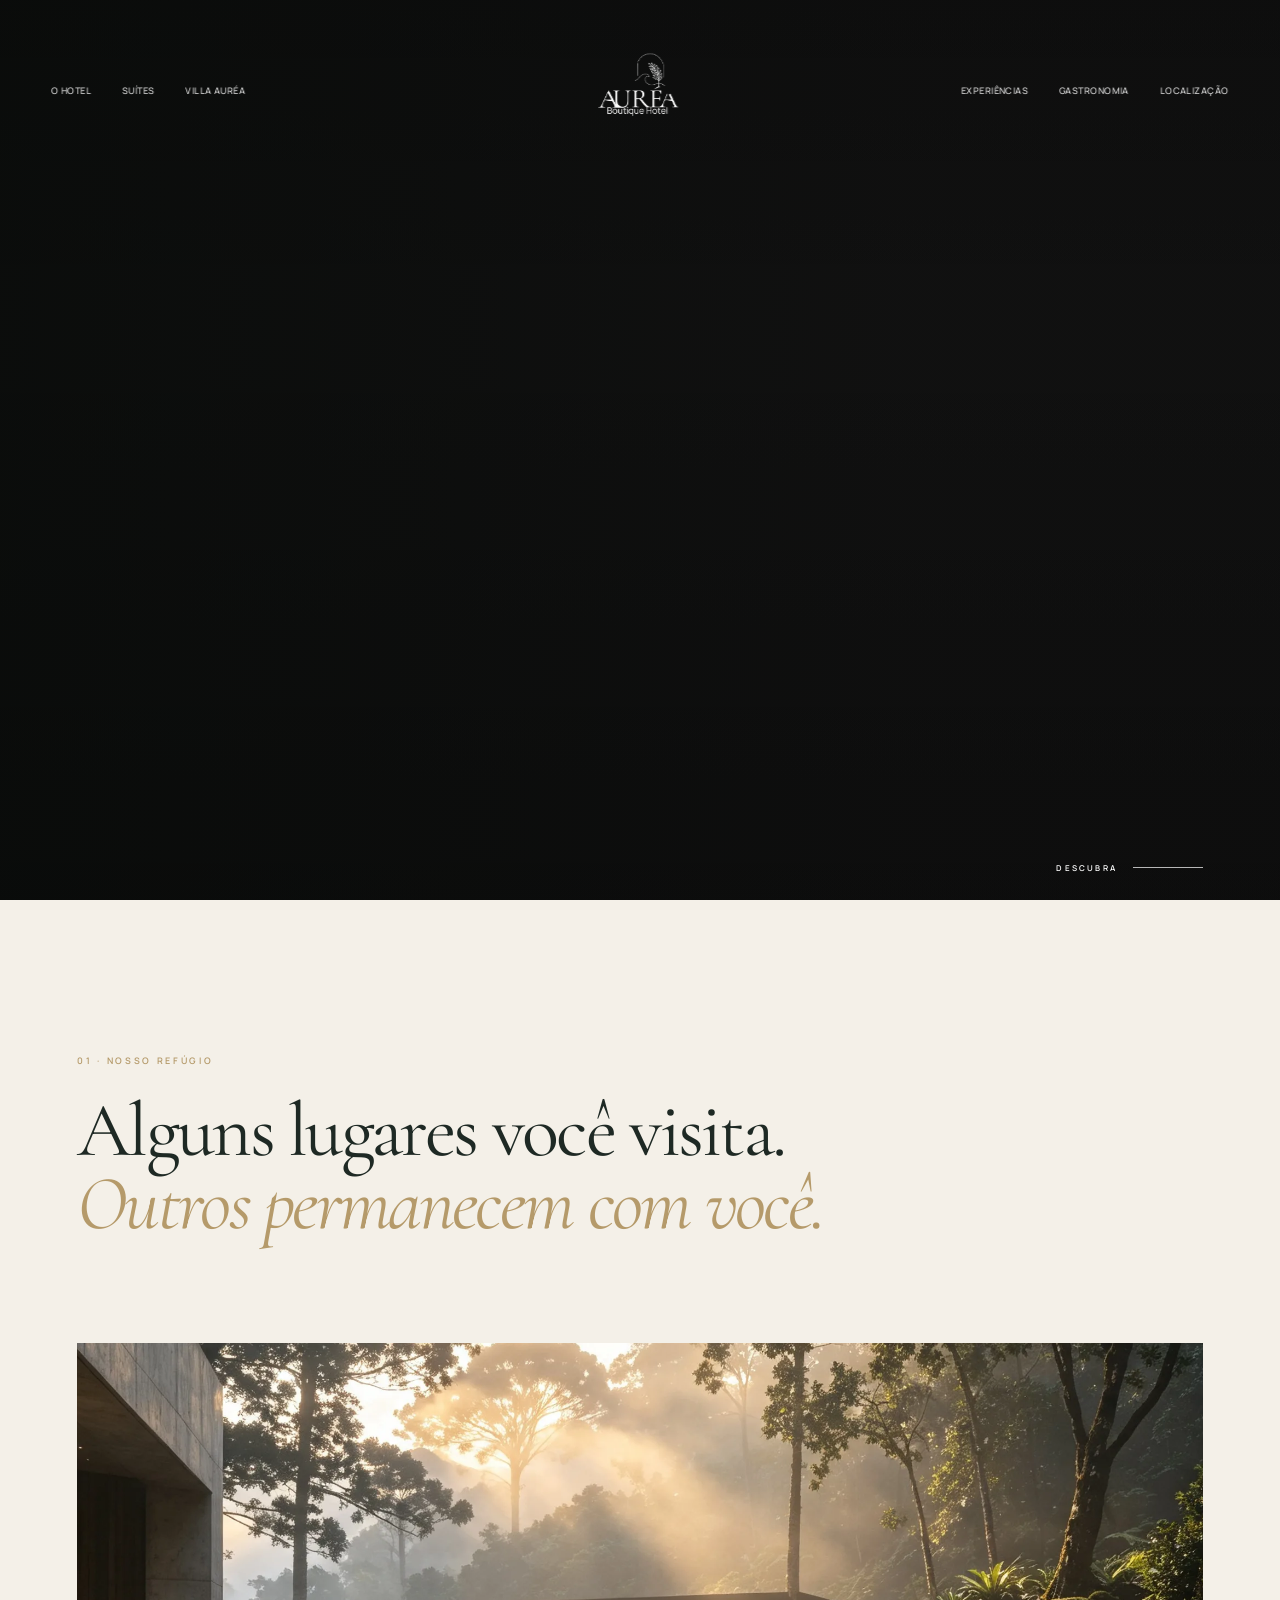
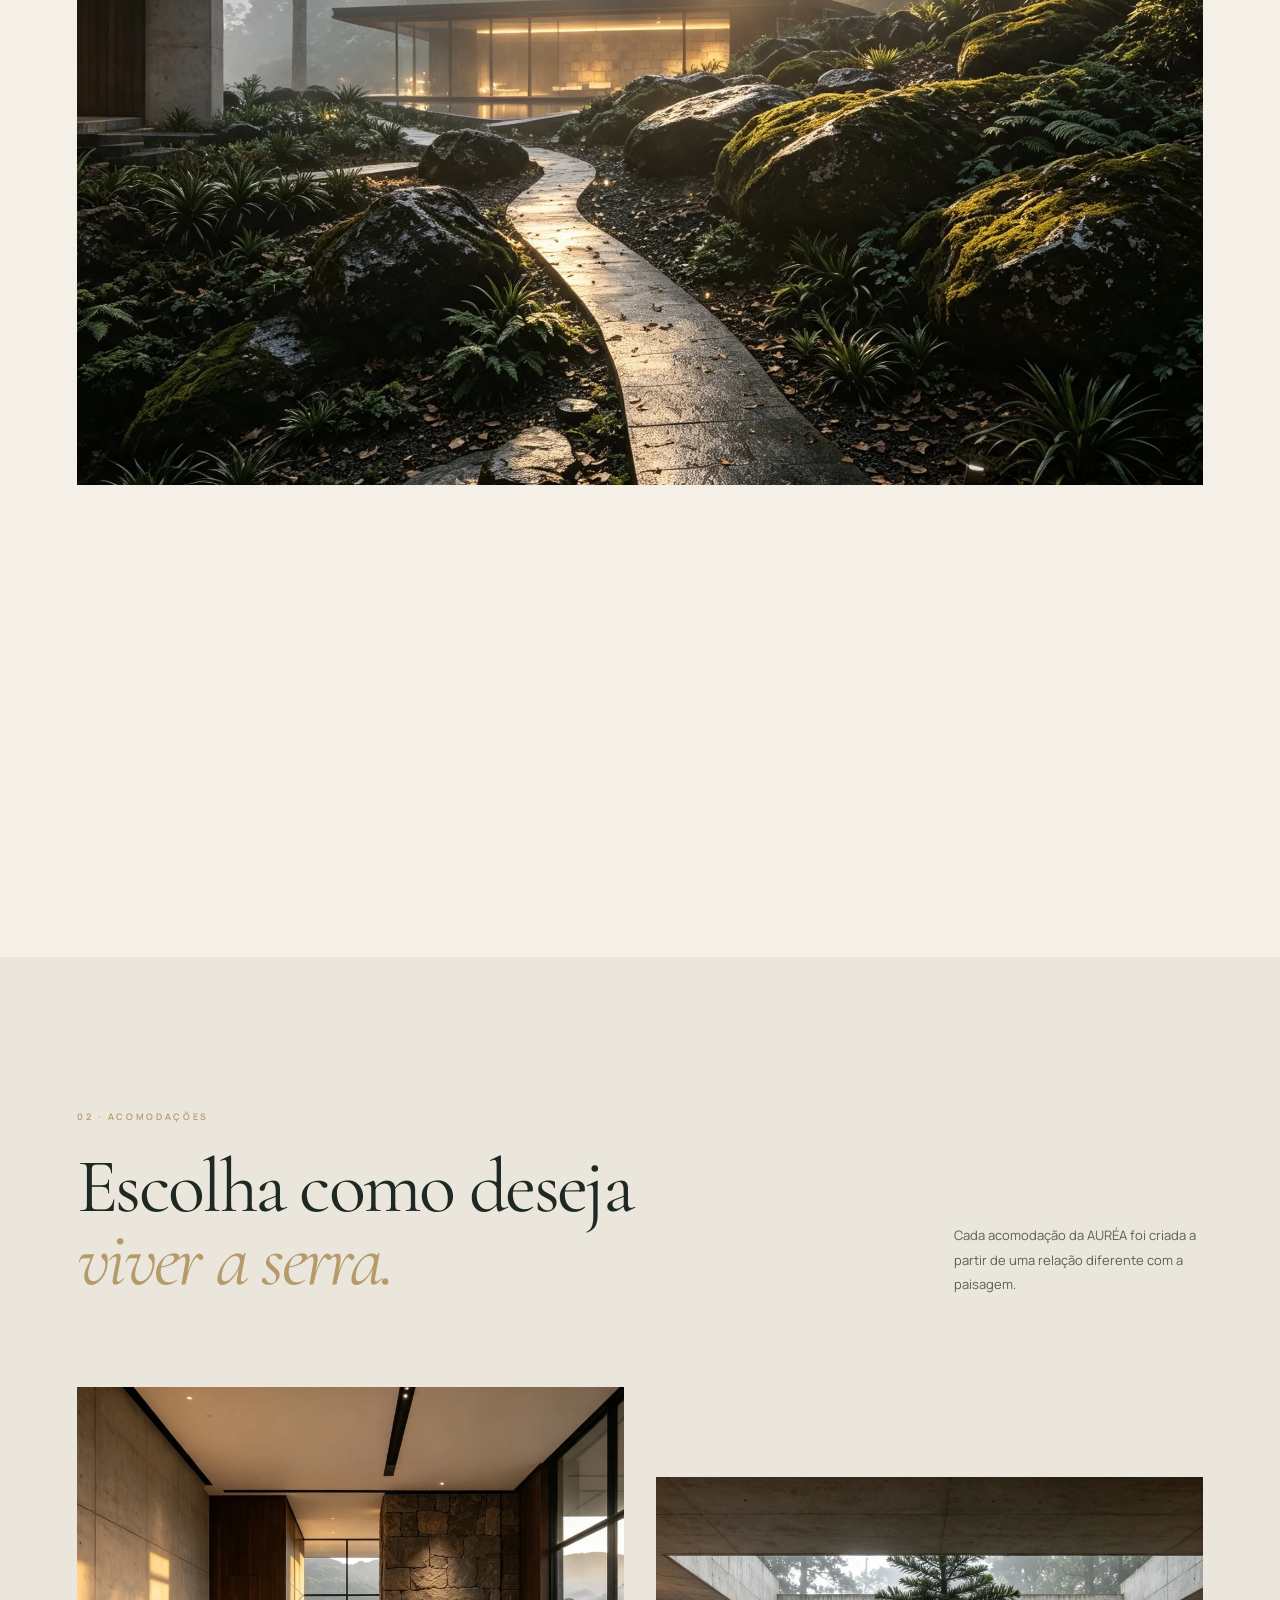
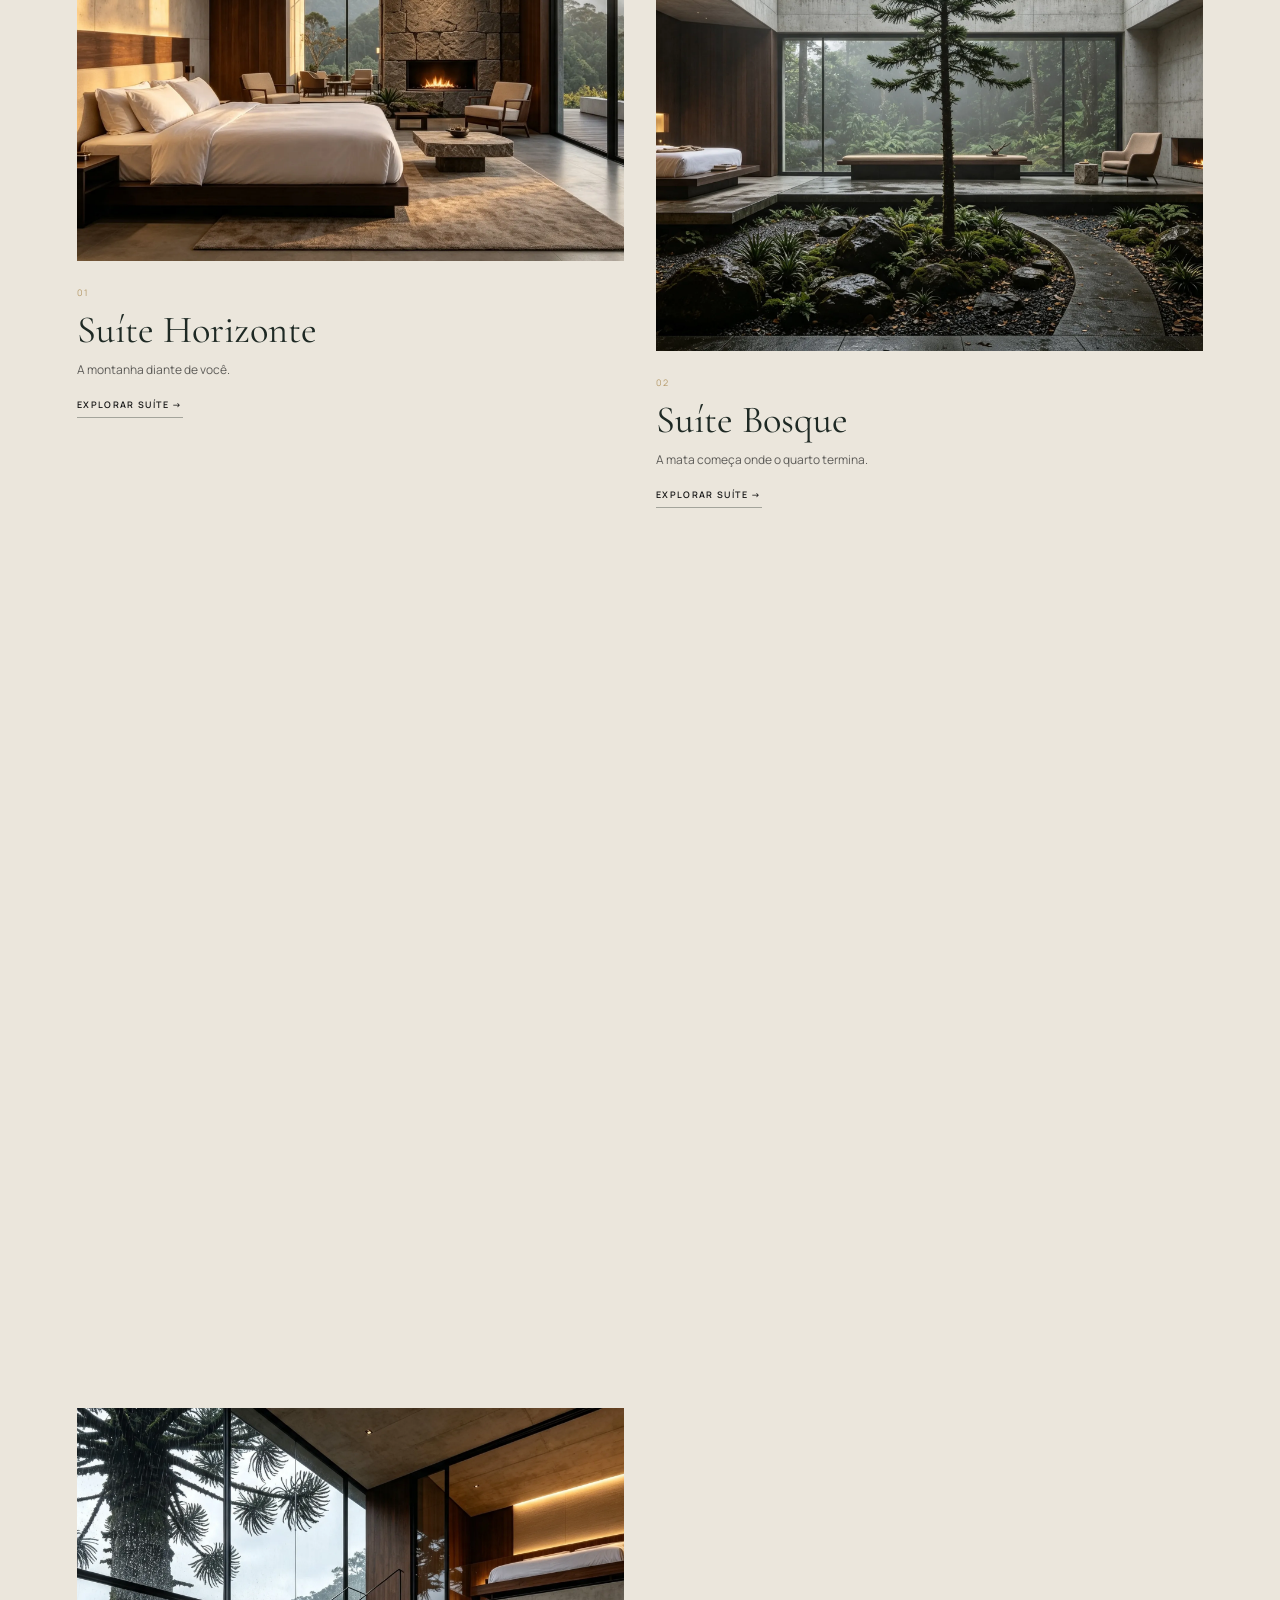
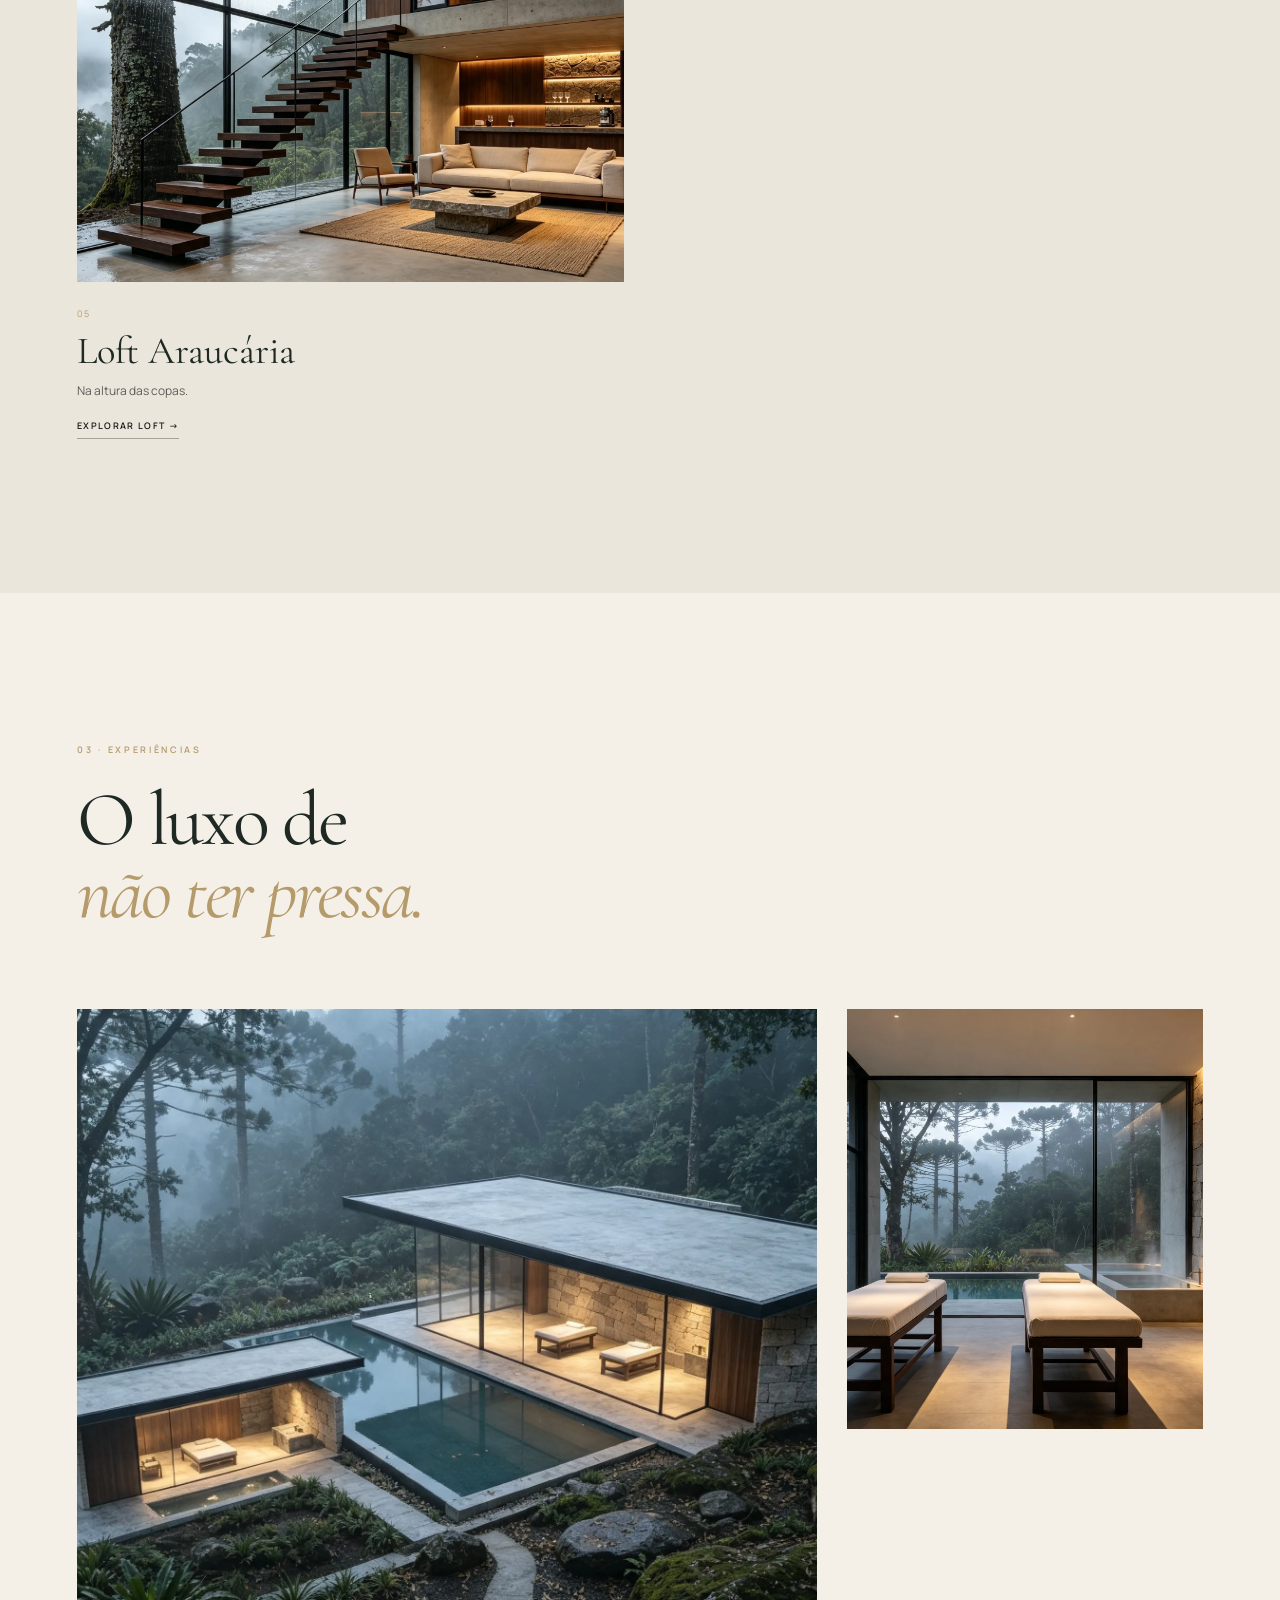
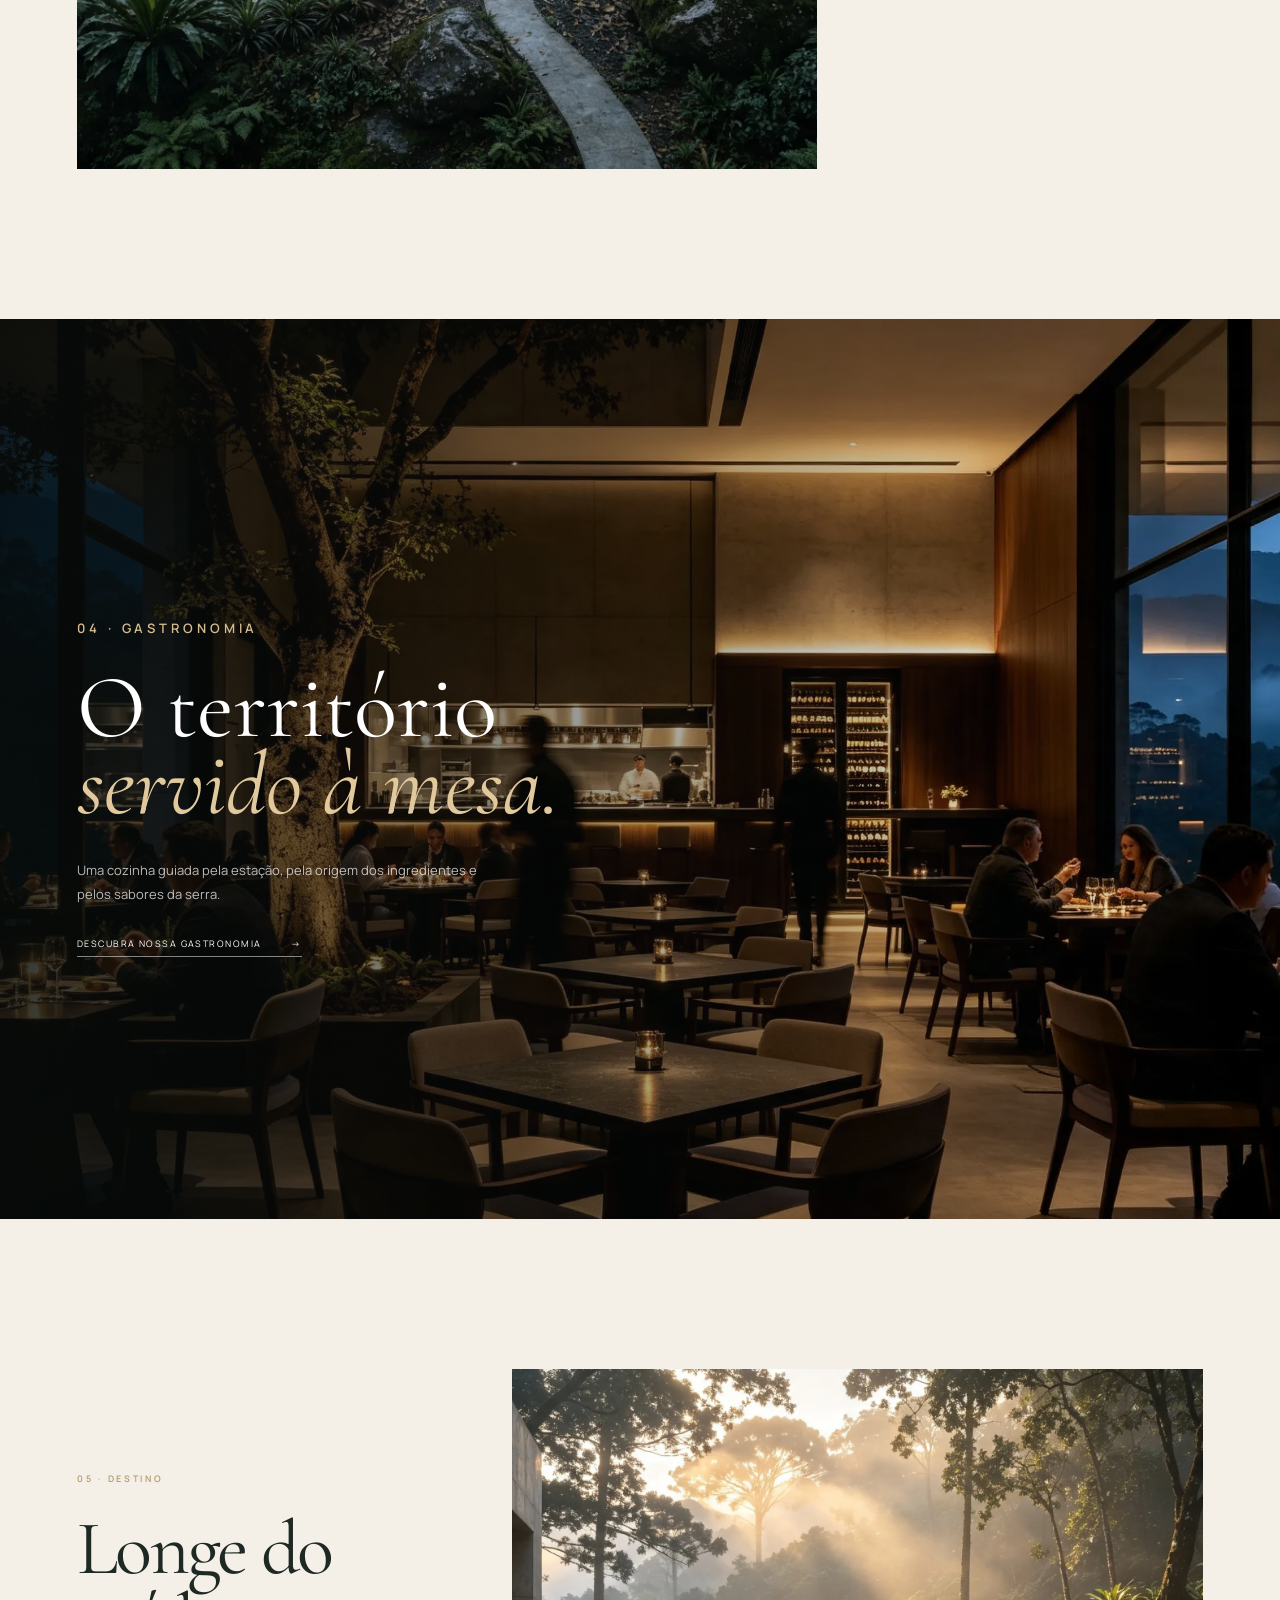
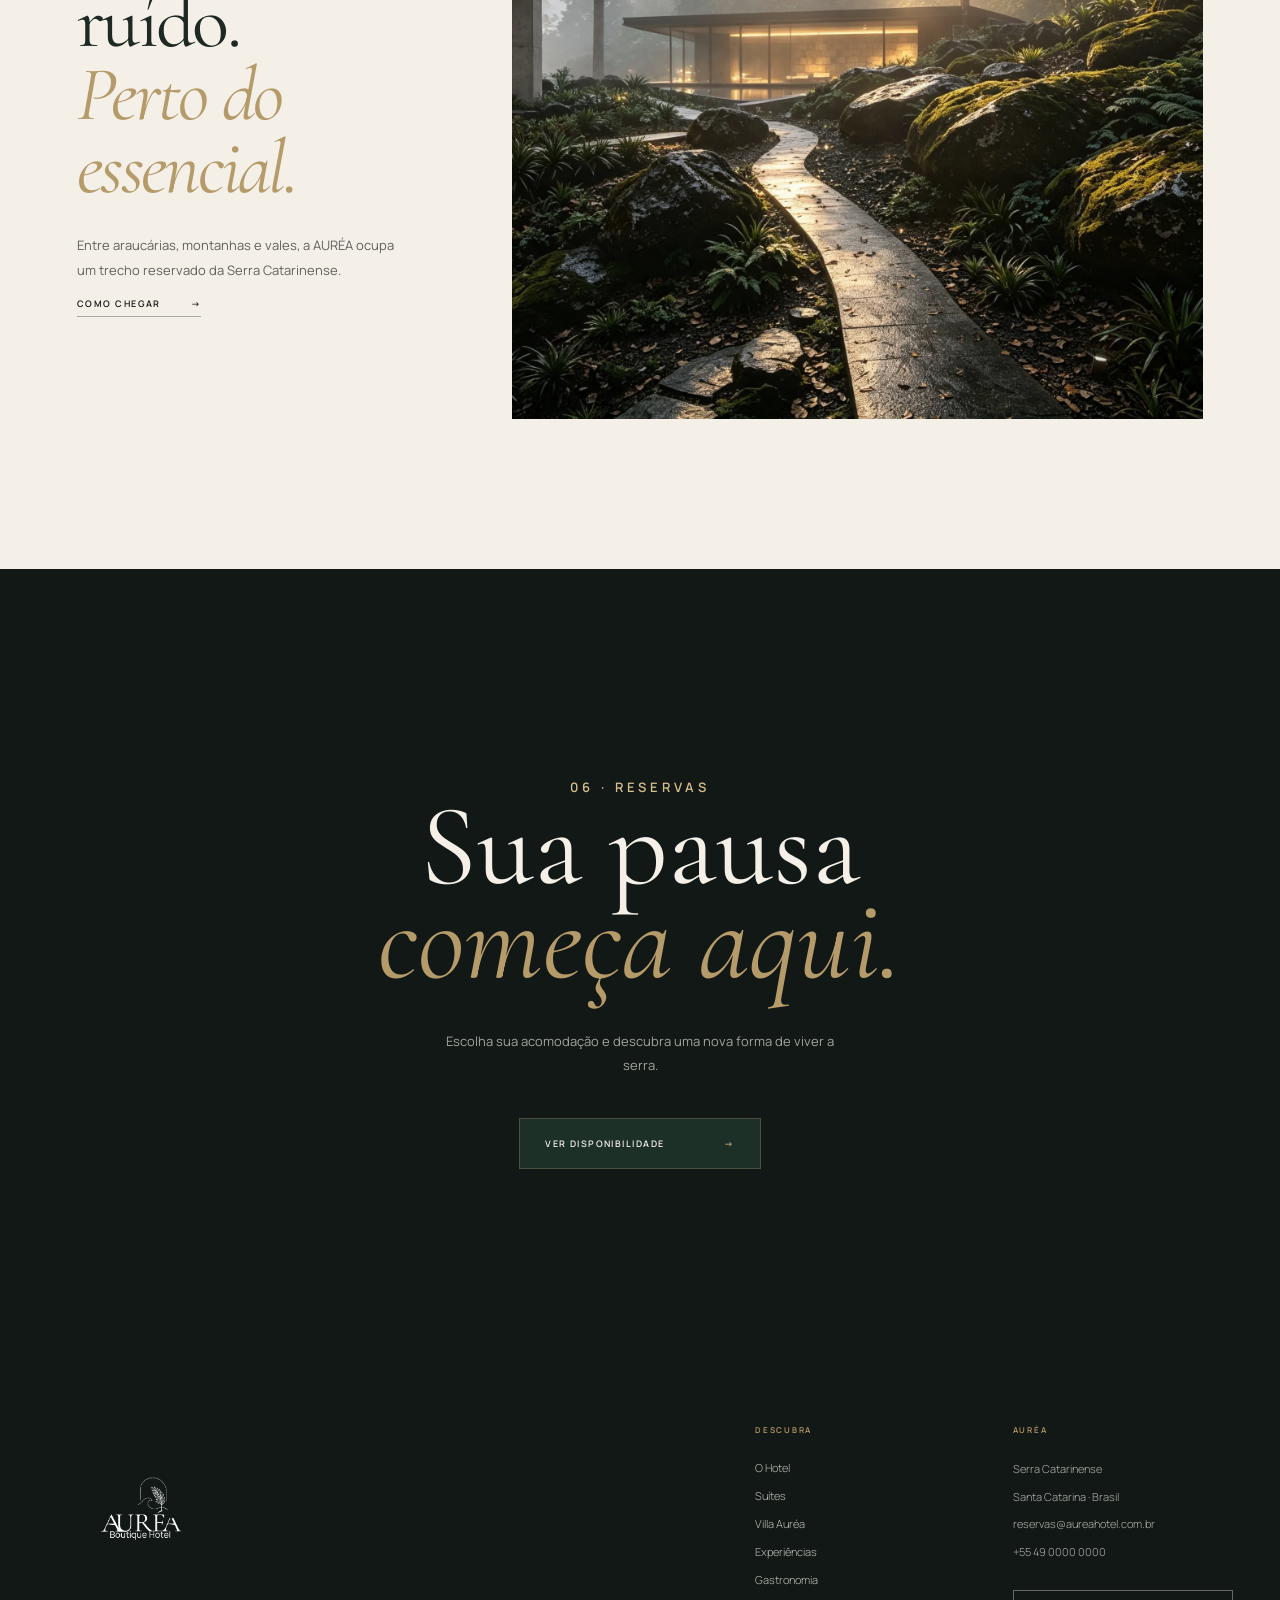
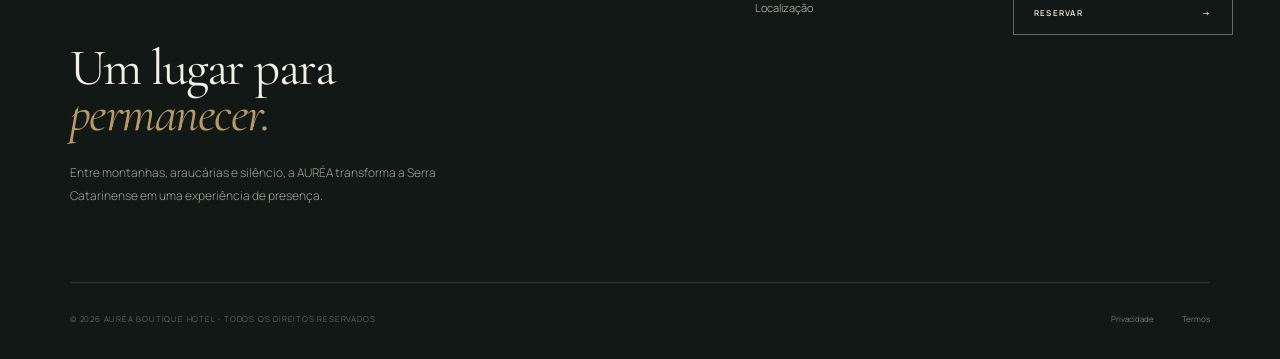
==== index.html @ 73537bba "Otimiza LCP do hero" ====
<!DOCTYPE html>
<html lang="pt-BR">

<head>

  <meta charset="UTF-8">

  <meta
    name="viewport"
    content="width=device-width, initial-scale=1.0"
  >

  <title>AURÉA Boutique Hotel | Serra Catarinense</title>

  <meta
    name="description"
    content="AURÉA Boutique Hotel — hospedagem, natureza e experiências na Serra Catarinense. Um refúgio pensado para desacelerar e viver a paisagem."
  >

  <meta
    name="robots"
    content="index, follow"
  >

  <meta
    name="theme-color"
    content="#17251f"
  >

  <link
    rel="icon"
    type="image/png"
    href="assets/favicon.png"
  >

  <!-- =====================================================
     OPEN GRAPH — COMPARTILHAMENTO
====================================================== -->

<meta
  property="og:title"
  content="AURÉA Boutique Hotel | Serra Catarinense"
>

<meta
  property="og:description"
  content="Hospedagem, natureza e experiências cuidadosamente pensadas para viver a Serra Catarinense."
>

<meta
  property="og:type"
  content="website"
>

<meta
  property="og:url"
  content="https://aurea-alpha-ten.vercel.app/"
>

<meta
  property="og:image"
  content="https://aurea-alpha-ten.vercel.app/assets/og-aurea.jpg"
>

<meta
  property="og:image:width"
  content="1200"
>

<meta
  property="og:image:height"
  content="630"
>

<meta
  property="og:image:alt"
  content="AURÉA Boutique Hotel na Serra Catarinense"
>

<meta
  property="og:site_name"
  content="AURÉA Boutique Hotel"
>

<!-- =====================================================
     X / TWITTER CARD
====================================================== -->

<meta
  property="twitter:card"
  content="summary_large_image"
>

<meta
  property="twitter:title"
  content="AURÉA Boutique Hotel | Serra Catarinense"
>

<meta
  property="twitter:description"
  content="Hospedagem, natureza e experiências cuidadosamente pensadas para viver a Serra Catarinense."
>

<meta
  property="twitter:image"
  content="https://aurea-alpha-ten.vercel.app/assets/og-aurea.jpg"
>

  <!-- =====================================================
       FONTES
  ====================================================== -->
  <!-- =====================================================
       FONTES
  ====================================================== -->

  <link
    rel="preconnect"
    href="https://fonts.googleapis.com"
  >

  <link
    rel="preconnect"
    href="https://fonts.gstatic.com"
    crossorigin
  >

  <link
    href="https://fonts.googleapis.com/css2?family=Cormorant+Garamond:ital,wght@0,400;0,500;0,600;1,400&family=Manrope:wght@300;400;500;600&display=swap"
    rel="stylesheet"
  >


  <!-- =====================================================
       CSS DA HOME
  ====================================================== -->

  <link
    rel="stylesheet"
    href="style.css"
  >


  <!-- =====================================================
       COMPONENTES GLOBAIS
  ====================================================== -->

  <link
    rel="stylesheet"
    href="header.css"
  >

  <link
    rel="stylesheet"
    href="footer.css"
  >

  <link
    rel="stylesheet"
    href="animations.css"
  >


  <!-- =====================================================
       JAVASCRIPT
  ====================================================== -->

  <script
    defer
    src="script.js"
  ></script>

  <script
    defer
    src="animations.js"
  ></script>

</head>


<body>


  <!-- =====================================================
     HEADER
===================================================== -->

<header class="site-header header-light">


  <!-- MENU ESQUERDO DESKTOP -->

  <nav class="site-nav site-nav-left">

    <a href="hotel.html">
      O Hotel
    </a>

    <a href="suites.html">
      Suítes
    </a>

    <a href="villa.html">
      Villa Auréa
    </a>

  </nav>


  <!-- LOGO -->

  <a
    href="index.html"
    class="site-logo"
    aria-label="AURÉA Boutique Hotel"
  >

    <img
      src="assets/logo-aurea.png"
      alt="AURÉA Boutique Hotel"
    >

  </a>


  <!-- MENU DIREITO DESKTOP -->

  <nav class="site-nav site-nav-right">

    <a href="experiencias.html">
      Experiências
    </a>

    <a href="gastronomia.html">
      Gastronomia
    </a>

    <a href="localizacao.html">
      Localização
    </a>

  </nav>


  <!-- =================================================
       BOTÃO MOBILE
  ================================================== -->

  <button
    class="mobile-menu-toggle"
    type="button"
    aria-label="Abrir menu"
    aria-expanded="false"
    aria-controls="mobile-menu"
  >

    <span></span>
    <span></span>

  </button>


  <!-- =================================================
       MENU MOBILE
  ================================================== -->

  <div
    class="mobile-menu"
    id="mobile-menu"
  >


    <nav class="mobile-menu-nav">

      <a href="hotel.html">
        O Hotel
      </a>

      <a href="suites.html">
        Suítes
      </a>

      <a href="villa.html">
        Villa Auréa
      </a>

      <a href="experiencias.html">
        Experiências
      </a>

      <a href="gastronomia.html">
        Gastronomia
      </a>

      <a href="localizacao.html">
        Localização
      </a>

    </nav>


    <div class="mobile-menu-footer">

      <a
        href="reservas.html"
        class="mobile-menu-reserve"
      >

        <span>
          Reservar estadia
        </span>

        <span>
          →
        </span>

      </a>

    </div>


  </div>


</header>



  <main>


    <!-- =====================================================
         HERO
    ====================================================== -->

    <section
      class="hero"
      id="inicio"
    >


      <!-- VÍDEO -->

      <video
        class="hero-video"
        autoplay
        muted
        playsinline
        preload="auto"
      >

        <source
          src="assets/aurea-entrada.mp4"
          type="video/mp4"
        >

      </video>


      <!-- OVERLAY -->

      <div class="hero-overlay"></div>


      <!-- CONTEÚDO -->

      <div class="hero-content hero-reveal">


        <p class="hero-eyebrow">
          SERRA CATARINENSE · BRASIL
        </p>


        <h1 class="hero-title">

          Uma pausa que você

          <em>
            vai querer prolongar.
          </em>

        </h1>


        <p class="hero-description">

          Hospedagem, natureza e experiências
          cuidadosamente pensadas para transformar
          sua estadia em uma memória.

        </p>


        <a
          href="reservas.html"
          class="main-button motion-button"
        >

          <span>
            Reservar minha estadia
          </span>

          <span class="arrow">
            →
          </span>

        </a>


      </div>


      <!-- INDICADOR -->

      <div class="discover">

        <span>
          Descubra
        </span>

        <span class="discover-line"></span>

      </div>


    </section>



    <!-- =====================================================
         O HOTEL
    ====================================================== -->

    <section
      class="hotel-section"
      id="hotel"
    >


      <div class="container">


        <!-- CABEÇALHO -->

        <div class="section-header reveal">


          <p class="section-number">
            01 · NOSSO REFÚGIO
          </p>


          <h2>

            Alguns lugares você visita.

            <em>
              Outros permanecem com você.
            </em>

          </h2>


        </div>


        <!-- IMAGEM -->

        <div class="hotel-landscape reveal">

          <img
            src="assets/caminho-ate-o-hotel.webp"
            alt="Caminho até o AURÉA Boutique Hotel"
          >

        </div>


        <!-- DESCRIÇÃO -->

        <div class="hotel-description reveal reveal-delay-1">


          <div class="hotel-statement">

            <p>
              Um refúgio criado para
              desacelerar o tempo.
            </p>

          </div>


          <div class="hotel-copy">

            <p>

              Cercada pela natureza da Serra Catarinense,
              a AURÉA nasceu para quem entende que luxo
              também pode significar silêncio, tempo e
              espaço para simplesmente estar.

            </p>


            <p>

              Arquitetura, paisagem e hospitalidade se
              encontram em uma experiência cuidadosamente
              pensada para transformar cada estadia em algo
              que permanece.

            </p>


            <a
              href="suites.html"
              class="editorial-link motion-link"
            >

              Descubra as acomodações

              <span>
                →
              </span>

            </a>


          </div>


        </div>


      </div>


    </section>



    <!-- =====================================================
         SUÍTES
    ====================================================== -->

    <section
      class="suites-section"
      id="suites"
    >


      <div class="container">


        <!-- HEADING -->

        <div class="suites-heading reveal">


          <div>

            <p class="section-number">
              02 · ACOMODAÇÕES
            </p>


            <h2>
              Escolha como deseja
              <em>viver a serra.</em>
            </h2>

          </div>


          <p class="suites-intro">

            Cada acomodação da AURÉA foi criada a partir
            de uma relação diferente com a paisagem.

          </p>


        </div>



        <!-- GRID -->

        <div class="suites-grid">


          <!-- =================================================
               HORIZONTE
          ================================================== -->

          <article
            class="suite-card suite-large reveal"
          >


            <div class="suite-image">

              <img
                src="assets/suite-horizonte.webp"
                alt="Suíte Horizonte"
              >

            </div>


            <div class="suite-info">


              <div>

                <span class="suite-number">
                  01
                </span>

                <h3>
                  Suíte Horizonte
                </h3>

              </div>


              <p>
                A montanha diante de você.
              </p>


              <a
                href="suites.html"
                class="motion-link"
              >
                Explorar suíte
                <span>→</span>
              </a>


            </div>


          </article>



          <!-- =================================================
               BOSQUE
          ================================================== -->

          <article
            class="suite-card reveal reveal-delay-1"
          >


            <div class="suite-image">

              <img
                src="assets/suite-bosque.webp"
                alt="Suíte Bosque"
              >

            </div>


            <div class="suite-info">


              <div>

                <span class="suite-number">
                  02
                </span>

                <h3>
                  Suíte Bosque
                </h3>

              </div>


              <p>
                A mata começa onde o quarto termina.
              </p>


              <a
                href="suites.html"
                class="motion-link"
              >
                Explorar suíte
                <span>→</span>
              </a>


            </div>


          </article>



          <!-- =================================================
               PEDRA
          ================================================== -->

          <article
            class="suite-card reveal reveal-delay-2"
          >


            <div class="suite-image">

              <img
                src="assets/suite-pedra.webp"
                alt="Suíte Pedra"
              >

            </div>


            <div class="suite-info">


              <div>

                <span class="suite-number">
                  03
                </span>

                <h3>
                  Suíte Pedra
                </h3>

              </div>


              <p>
                Pedra, água e silêncio.
              </p>


              <a
                href="suites.html"
                class="motion-link"
              >
                Explorar suíte
                <span>→</span>
              </a>


            </div>


          </article>



          <!-- =================================================
               BRUMA
          ================================================== -->

          <article
            class="suite-card reveal reveal-delay-1"
          >


            <div class="suite-image">

              <img
                src="assets/suite-bruma.webp"
                alt="Suíte Bruma"
              >

            </div>


            <div class="suite-info">


              <div>

                <span class="suite-number">
                  04
                </span>

                <h3>
                  Suíte Bruma
                </h3>

              </div>


              <p>
                Acima do vale, entre as nuvens.
              </p>


              <a
                href="suites.html"
                class="motion-link"
              >
                Explorar suíte
                <span>→</span>
              </a>


            </div>


          </article>



          <!-- =================================================
               ARAUCÁRIA
          ================================================== -->

          <article
            class="suite-card reveal reveal-delay-2"
          >


            <div class="suite-image">

              <img
                src="assets/loft-araucaria.webp"
                alt="Loft Araucária"
              >

            </div>


            <div class="suite-info">


              <div>

                <span class="suite-number">
                  05
                </span>

                <h3>
                  Loft Araucária
                </h3>

              </div>


              <p>
                Na altura das copas.
              </p>


              <a
                href="suites.html"
                class="motion-link"
              >
                Explorar loft
                <span>→</span>
              </a>


            </div>


          </article>


        </div>


      </div>


    </section>



    <!-- =====================================================
         EXPERIÊNCIAS
    ====================================================== -->

    <section
      class="experiences-section"
      id="experiencias"
    >


      <div class="container">


        <!-- HEADING -->

        <div class="experiences-heading reveal">


          <p class="section-number">
            03 · EXPERIÊNCIAS
          </p>


          <h2>

            O luxo de

            <em>
              não ter pressa.
            </em>

          </h2>


        </div>



        <!-- LAYOUT -->

        <div class="experience-layout">


          <!-- IMAGEM PRINCIPAL -->

          <div class="experience-main reveal">

            <img
              src="assets/spa-em-angulo-maior.webp"
              alt="Spa do AURÉA Boutique Hotel"
            >

          </div>


          <!-- LATERAL -->

          <div class="experience-side">


            <div
              class="experience-side-image reveal reveal-delay-1"
            >

              <img
                src="assets/spa-do-hotel.webp"
                alt="Área de spa"
              >

            </div>


            <div
              class="experience-copy reveal reveal-delay-2"
            >


              <span>
                WELLNESS
              </span>


              <h3>
                Corpo em pausa.
                Mente presente.
              </h3>


              <p>

                Rituais de bem-estar, água aquecida e
                ambientes que convidam a desacelerar.

              </p>


              <a
                href="experiencias.html"
                class="editorial-link motion-link"
              >

                Conheça as experiências

                <span>
                  →
                </span>

              </a>


            </div>


          </div>


        </div>


      </div>


    </section>



    <!-- =====================================================
         GASTRONOMIA
    ====================================================== -->

    <section
      class="gastronomy-section"
      id="gastronomia"
    >


      <!-- IMAGEM -->

      <div class="gastronomy-image reveal">

        <img
          src="assets/restaurante-hotel.webp"
          alt="Restaurante do AURÉA Boutique Hotel"
        >

      </div>


      <!-- CONTEÚDO -->

      <div class="gastronomy-content reveal reveal-delay-1">


        <p class="section-number light">
          04 · GASTRONOMIA
        </p>


        <h2>

          O território

          <em>
            servido à mesa.
          </em>

        </h2>


        <p>

          Uma cozinha guiada pela estação, pela origem
          dos ingredientes e pelos sabores da serra.

        </p>


        <a
          href="gastronomia.html"
          class="light-link motion-link"
        >

          Descubra nossa gastronomia

          <span>
            →
          </span>

        </a>


      </div>


    </section>



    <!-- =====================================================
         LOCALIZAÇÃO
    ====================================================== -->

    <section
      class="location-section"
      id="localizacao"
    >


      <div class="container">


        <div class="location-grid">


          <!-- COPY -->

          <div class="location-copy reveal">


            <p class="section-number">
              05 · DESTINO
            </p>


            <h2>

              Longe do ruído.

              <em>
                Perto do essencial.
              </em>

            </h2>


            <p>

              Entre araucárias, montanhas e vales,
              a AURÉA ocupa um trecho reservado da
              Serra Catarinense.

            </p>


            <a
              href="localizacao.html"
              class="editorial-link motion-link"
            >

              Como chegar

              <span>
                →
              </span>

            </a>


          </div>


          <!-- IMAGEM -->

          <div class="location-image reveal reveal-delay-1">

            <img
              src="assets/caminho-ate-o-hotel.webp"
              alt="Paisagem próxima ao AURÉA"
            >

          </div>


        </div>


      </div>


    </section>



    <!-- =====================================================
         RESERVAS
    ====================================================== -->

    <section
      class="booking-section"
      id="reservas"
    >


      <div class="booking-content reveal">


        <p class="section-number light">
          06 · RESERVAS
        </p>


        <h2>

          Sua pausa

          <em>
            começa aqui.
          </em>

        </h2>


        <p>

          Escolha sua acomodação e descubra
          uma nova forma de viver a serra.

        </p>


        <a
          href="reservas.html"
          class="booking-button motion-button"
        >

          Ver disponibilidade

          <span>
            →
          </span>

        </a>


      </div>


    </section>


  </main>



  <!-- =====================================================
       FOOTER GLOBAL
  ====================================================== -->

  <footer class="site-footer">


    <div class="site-footer-inner">


      <!-- =================================================
           PARTE SUPERIOR
      ================================================== -->

      <div class="site-footer-top">


        <!-- MARCA -->

        <div class="site-footer-brand reveal">


          <a
            href="index.html"
            class="site-footer-logo"
            aria-label="AURÉA Boutique Hotel"
          >

            <img
              src="assets/logo-aurea.png"
              alt="AURÉA Boutique Hotel"
            >

          </a>


          <h2>
            Um lugar para
            <em>permanecer.</em>
          </h2>


          <p>
            Entre montanhas, araucárias e silêncio,
            a AURÉA transforma a Serra Catarinense
            em uma experiência de presença.
          </p>


        </div>



        <!-- COLUNAS -->

        <div
          class="site-footer-columns reveal reveal-delay-1"
        >


          <!-- NAVEGAÇÃO -->

          <div class="site-footer-column">


            <h3>
              Descubra
            </h3>


            <nav>

              <a href="hotel.html">
                O Hotel
              </a>

              <a href="suites.html">
                Suítes
              </a>

              <a href="villa.html">
                Villa Auréa
              </a>

              <a href="experiencias.html">
                Experiências
              </a>

              <a href="gastronomia.html">
                Gastronomia
              </a>

              <a href="localizacao.html">
                Localização
              </a>

            </nav>


          </div>



          <!-- CONTATO -->

          <div class="site-footer-column">


            <h3>
              AURÉA
            </h3>


            <div class="site-footer-contact">

              <span>
                Serra Catarinense
              </span>

              <span>
                Santa Catarina · Brasil
              </span>

              <span>
                reservas@aureahotel.com.br
              </span>

              <span>
                +55 49 0000 0000
              </span>

            </div>


            <a
              href="reservas.html"
              class="site-footer-reserve motion-button"
            >

              <span>
                Reservar
              </span>

              <span>
                →
              </span>

            </a>


          </div>


        </div>


      </div>



      <!-- =================================================
           PARTE INFERIOR
      ================================================== -->

      <div class="site-footer-bottom">


        <p>
          © 2026 AURÉA BOUTIQUE HOTEL · TODOS OS DIREITOS RESERVADOS
        </p>


        <div class="site-footer-bottom-links">

          <a href="#">
            Privacidade
          </a>

          <a href="#">
            Termos
          </a>

        </div>


      </div>


    </div>


  </footer>


</body>

</html>
---- style.css ----
/* =========================================================
   AURÉA BOUTIQUE HOTEL
========================================================= */


/* =========================================================
   VARIÁVEIS
========================================================= */

:root {
  --cream: #f4f0e8;
  --cream-dark: #e7e0d3;

  --forest: #1e2924;
  --forest-dark: #111815;

  --gold: #b59a6a;

  --white: #ffffff;
  --black: #161616;

  --text: rgba(22, 22, 22, 0.66);
}


/* =========================================================
   RESET
========================================================= */

*,
*::before,
*::after {
  margin: 0;
  padding: 0;
  box-sizing: border-box;
}

html {
  scroll-behavior: smooth;
}

body {
  background: var(--cream);
  color: var(--black);

  font-family: "Manrope", sans-serif;

  overflow-x: hidden;

  -webkit-font-smoothing: antialiased;
  text-rendering: optimizeLegibility;
}

img,
video {
  display: block;
}

img {
  max-width: 100%;
}

a,
a:visited,
a:hover,
a:active {
  color: inherit;
  text-decoration: none;
}


/* =========================================================
   TIPOGRAFIA
========================================================= */

h1,
h2,
h3,
h4,
h5,
h6 {
  font-family: "Cormorant Garamond", serif;
  font-weight: 400;
}

p,
a,
span,
nav,
button {
  font-family: "Manrope", sans-serif;
}


/* =========================================================
   CONTAINER
========================================================= */

.container {
  width: min(88%, 1500px);
  margin: 0 auto;
}


/* =========================================================
   HEADER
========================================================= */

.header {
  position: absolute;

  top: 0;
  left: 0;

  z-index: 100;

  width: 100%;
  height: 102px;

  padding: 0 clamp(40px, 7vw, 110px);

  display: grid;

  grid-template-columns:
    1fr
    auto
    1fr;

  align-items: center;

  color: var(--white);
}


/* =========================================================
   LOGO
========================================================= */

.logo {
  grid-column: 2;

  justify-self: center;

  display: flex;

  align-items: center;
  justify-content: center;
}

.logo img {
  width: 165px;
  height: auto;

  max-width: none;

  object-fit: contain;

  filter:
    brightness(0)
    invert(1)
    drop-shadow(
      0 2px 10px
      rgba(0, 0, 0, 0.25)
    );
}


/* =========================================================
   NAVEGAÇÃO
========================================================= */

.nav {
  display: flex;
  align-items: center;
}

.nav-left {
  grid-column: 1;

  justify-self: end;

  gap: clamp(28px, 3vw, 55px);

  padding-right:
    clamp(
      45px,
      6vw,
      90px
    );
}

.nav-right {
  grid-column: 3;

  justify-self: start;

  gap: clamp(24px, 2.5vw, 45px);

  padding-left:
    clamp(
      45px,
      6vw,
      90px
    );
}

.nav a {
  position: relative;

  font-size: 10px;

  font-weight: 500;

  letter-spacing: 0.08em;

  text-transform: uppercase;

  white-space: nowrap;

  opacity: 0.9;

  transition: opacity 0.3s ease;
}

.nav a:hover {
  opacity: 1;
}

.nav a::after {
  content: "";

  position: absolute;

  left: 0;
  bottom: -8px;

  width: 100%;
  height: 1px;

  background: var(--white);

  transform: scaleX(0);

  transform-origin: right;

  transition: transform 0.35s ease;
}

.nav a:hover::after {
  transform: scaleX(1);

  transform-origin: left;
}


/* =========================================================
   HERO
========================================================= */

.hero {
  position: relative;

  width: 100%;

  height: 100vh;

  min-height: 650px;

  overflow: hidden;

  background: #111;
}


/* =========================================================
   VIDEO HERO
========================================================= */

.hero-video {
  position: absolute;

  top: -7%;
  left: -5%;

  z-index: 0;

  width: 110%;
  height: 114%;

  object-fit: cover;
  object-position: center 42%;

  background: #111;
}


/* =========================================================
   OVERLAY HERO
========================================================= */

.hero-overlay {
  position: absolute;

  inset: 0;

  z-index: 1;

  pointer-events: none;

  background:

    linear-gradient(
      90deg,
      rgba(7, 10, 8, 0.60) 0%,
      rgba(7, 10, 8, 0.34) 35%,
      rgba(7, 10, 8, 0.06) 70%
    ),

    linear-gradient(
      180deg,
      rgba(0, 0, 0, 0.18),
      transparent 35%,
      rgba(0, 0, 0, 0.22)
    );
}


/* =========================================================
   HERO CONTENT
========================================================= */

.hero-content {
  position: absolute;

  z-index: 5;

  top: 51%;

  left:
    clamp(
      45px,
      7vw,
      110px
    );

  transform: translateY(-50%);

  width:
    min(
      730px,
      60vw
    );

  color: var(--white);
}

.hero-eyebrow {
  margin-bottom: 24px;

  font-size: 10px;

  font-weight: 600;

  letter-spacing: 0.28em;

  text-transform: uppercase;
}

.hero-title {
  font-family: "Cormorant Garamond", serif;

  font-size:
    clamp(
      62px,
      6.8vw,
      106px
    );

  line-height: 0.89;

  letter-spacing: -0.04em;
}

.hero-title em {
  display: block;

  margin-top: 10px;

  font-family: "Cormorant Garamond", serif;

  font-style: italic;
}

.hero-description {
  margin-top: 30px;

  max-width: 430px;

  font-size: 13px;

  line-height: 1.85;

  font-weight: 300;

  color:
    rgba(
      255,
      255,
      255,
      0.8
    );
}


/* =========================================================
   BOTÃO HERO
========================================================= */

.main-button,
.hero-button {
  margin-top: 34px;

  width: 285px;
  height: 56px;

  padding: 0 22px;

  display: flex;

  align-items: center;

  justify-content: space-between;

  background: var(--cream);

  color: var(--forest);

  font-size: 9px;

  font-weight: 600;

  letter-spacing: 0.14em;

  text-transform: uppercase;

  transition:
    background 0.3s ease,
    transform 0.3s ease;
}

.main-button:hover,
.hero-button:hover {
  background: var(--white);

  transform: translateY(-2px);
}

.arrow {
  font-size: 17px;

  transition: transform 0.3s ease;
}

.main-button:hover .arrow,
.hero-button:hover .arrow {
  transform: translateX(5px);
}


/* =========================================================
   DESCUBRA
========================================================= */

.discover {
  position: absolute;

  z-index: 10;

  right: 6vw;

  bottom: 27px;

  display: flex;

  align-items: center;

  gap: 16px;

  color: var(--white);
}

.discover span:first-child {
  font-size: 8px;

  font-weight: 600;

  letter-spacing: 0.28em;

  text-transform: uppercase;
}

.discover-line {
  width: 70px;

  height: 1px;

  background:
    rgba(
      255,
      255,
      255,
      0.7
    );
}


/* =========================================================
   ELEMENTOS DE SEÇÃO
========================================================= */

.section-number,
.section-kicker {
  margin-bottom: 28px;

  font-size: 9px;

  font-weight: 600;

  letter-spacing: 0.30em;

  text-transform: uppercase;

  color: var(--gold);
}

.section-number.light {
  color: #d6bd8f;
}


/* =========================================================
   NOSSO REFÚGIO
========================================================= */

.hotel-section {
  padding:
    clamp(
      120px,
      12vw,
      200px
    )
    0;

  background: var(--cream);
}

.section-header {
  max-width: 1100px;

  margin-bottom:
    clamp(
      60px,
      8vw,
      105px
    );
}

.section-header h2,
.suites-heading h2,
.experiences-heading h2,
.location-copy h2 {
  font-size:
    clamp(
      60px,
      6vw,
      100px
    );

  line-height: 0.95;

  letter-spacing: -0.035em;

  color: var(--forest);
}

.section-header h2 em,
.suites-heading h2 em,
.experiences-heading h2 em,
.location-copy h2 em {
  display: block;

  color: var(--gold);

  font-style: italic;
}


/* =========================================================
   IMAGEM NOSSO REFÚGIO
========================================================= */

.hotel-landscape {
  position: relative;

  width: 100%;

  height:
    clamp(
      450px,
      58vw,
      750px
    );

  overflow: hidden;
}

.hotel-landscape img {
  width: 118%;
  height: 118%;

  max-width: none;

  object-fit: cover;
  object-position: center 43%;

  transform: translate(-7%, -8%);
}


/* =========================================================
   TEXTO NOSSO REFÚGIO
========================================================= */

.hotel-description {
  margin-top: 70px;

  display: grid;

  grid-template-columns:
    1.25fr
    0.65fr;

  gap: 10vw;
}

.hotel-statement p {
  max-width: 620px;

  font-family: "Cormorant Garamond", serif;

  font-size:
    clamp(
      38px,
      3.8vw,
      58px
    );

  line-height: 1.08;

  color: var(--forest);
}

.hotel-copy {
  max-width: 460px;
}

.hotel-copy p {
  margin-bottom: 20px;

  font-size: 13px;

  line-height: 1.9;

  color: var(--text);
}


/* =========================================================
   LINK EDITORIAL
========================================================= */

.editorial-link {
  display: inline-flex;

  gap: 18px;

  align-items: center;

  margin-top: 15px;

  padding-bottom: 6px;

  border-bottom:
    1px solid
    rgba(
      30,
      41,
      36,
      0.35
    );

  font-size: 9px;

  font-weight: 600;

  letter-spacing: 0.16em;

  text-transform: uppercase;
}


/* =========================================================
   SUÍTES
========================================================= */

.suites-section {
  padding:
    clamp(
      120px,
      12vw,
      200px
    )
    0;

  background: #ebe6dc;
}

.suites-heading {
  display: grid;

  grid-template-columns:
    1.5fr
    0.5fr;

  gap: 10vw;

  align-items: end;

  margin-bottom: 90px;
}

.suites-heading h2 {
  max-width: 900px;
}

.suites-intro {
  max-width: 400px;

  font-size: 13px;

  line-height: 1.9;

  color: var(--text);
}


/* =========================================================
   GRID SUÍTES
========================================================= */

.suites-grid {
  display: grid;

  grid-template-columns:
    repeat(
      2,
      minmax(0, 1fr)
    );

  gap:
    90px
    32px;
}

.suite-card {
  display: flex;

  flex-direction: column;
}

.suite-card:nth-child(even) {
  margin-top: 90px;
}

.suite-image {
  height:
    clamp(
      300px,
      37vw,
      560px
    );

  overflow: hidden;
}

.suite-image img {
  width: 100%;
  height: 100%;

  object-fit: cover;

  transition:
    transform
    0.8s
    cubic-bezier(
      0.16,
      1,
      0.3,
      1
    );
}

.suite-card:hover img {
  transform: scale(1.035);
}

.suite-info {
  padding-top: 25px;
}

.suite-number {
  display: block;

  margin-bottom: 8px;

  font-size: 9px;

  letter-spacing: 0.22em;

  color: var(--gold);
}

.suite-info h3 {
  font-size:
    clamp(
      35px,
      3vw,
      48px
    );

  color: var(--forest);
}

.suite-info p {
  margin-top: 8px;

  font-size: 12px;

  color: var(--text);
}

.suite-info a {
  display: inline-block;

  margin-top: 20px;

  padding-bottom: 6px;

  border-bottom:
    1px solid
    rgba(
      30,
      41,
      36,
      0.35
    );

  font-size: 9px;

  font-weight: 600;

  letter-spacing: 0.15em;

  text-transform: uppercase;
}


/* =========================================================
   VILLA
========================================================= */

.villa-section {
  padding:
    150px
    0;

  background: var(--forest);

  color: var(--cream);
}

.villa-heading {
  max-width: 750px;

  margin-bottom: 75px;
}

.villa-heading h2 {
  font-size:
    clamp(
      75px,
      9vw,
      150px
    );

  line-height: 0.75;
}

.villa-heading h2 em {
  display: block;

  color: var(--gold);

  font-style: italic;
}

.villa-heading > p:last-child {
  margin-top: 45px;

  max-width: 470px;

  font-size: 13px;

  line-height: 1.9;

  color:
    rgba(
      244,
      240,
      232,
      0.66
    );
}


/* =========================================================
   VILLA PRINCIPAL
========================================================= */

.villa-main-image {
  position: relative;

  height:
    min(
      70vw,
      800px
    );

  overflow: hidden;
}

.villa-main-image img {
  width: 120%;
  height: 120%;

  max-width: none;

  object-fit: cover;
  object-position: center 42%;

  transform: translate(-8%, -9%);
}


/* =========================================================
   GALERIA VILLA
========================================================= */

.villa-gallery {
  margin-top: 30px;

  display: grid;

  grid-template-columns:
    repeat(
      2,
      1fr
    );

  gap: 30px;
}

.villa-gallery-item {
  position: relative;

  height: 470px;

  overflow: hidden;
}

.villa-gallery-item img {
  width: 100%;
  height: 100%;

  object-fit: cover;
  object-position: center center;
}

.villa-gallery-item span {
  position: absolute;

  z-index: 3;

  left: 25px;
  bottom: 20px;

  padding:
    8px
    12px;

  background:
    rgba(
      17,
      24,
      21,
      0.55
    );

  backdrop-filter: blur(10px);

  color: var(--white);

  font-size: 9px;

  letter-spacing: 0.18em;

  text-transform: uppercase;
}

.villa-wide {
  grid-column:
    1 / -1;

  height: 620px;
}

.villa-wide img {
  width: 122%;
  height: 122%;

  max-width: none;

  object-fit: cover;
  object-position: center 42%;

  transform: translate(-9%, -10%);
}

.villa-button {
  display: inline-flex;

  align-items: center;

  gap: 60px;

  margin-top: 55px;

  padding:
    18px
    24px;

  background: var(--cream);

  color: var(--forest);

  font-size: 9px;

  font-weight: 600;

  letter-spacing: 0.16em;

  text-transform: uppercase;
}


/* =========================================================
   EXPERIÊNCIAS
========================================================= */

.experiences-section {
  padding:
    150px
    0;

  background: var(--cream);
}

.experiences-heading {
  max-width: 900px;

  margin-bottom: 80px;
}

.experience-layout {
  display: grid;

  grid-template-columns:
    1.35fr
    0.65fr;

  gap: 30px;
}

.experience-main {
  height: 760px;

  overflow: hidden;
}

.experience-main img,
.experience-side-image img {
  width: 100%;
  height: 100%;

  object-fit: cover;
}

.experience-side {
  display: flex;

  flex-direction: column;
}

.experience-side-image {
  height: 420px;

  overflow: hidden;
}

.experience-copy {
  padding:
    45px
    10px
    0;
}

.experience-copy > span {
  font-size: 9px;

  color: var(--gold);

  letter-spacing: 0.22em;
}

.experience-copy h3 {
  margin-top: 14px;

  font-size:
    clamp(
      36px,
      3vw,
      52px
    );

  line-height: 1;

  color: var(--forest);
}

.experience-copy p {
  margin-top: 20px;

  max-width: 400px;

  font-size: 13px;

  line-height: 1.9;

  color: var(--text);
}


/* =========================================================
   GASTRONOMIA
========================================================= */

.gastronomy-section {
  position: relative;

  min-height: 100vh;

  overflow: hidden;

  display: flex;

  align-items: center;

  background: #101512;
}

.gastronomy-image {
  position: absolute;

  inset: 0;

  overflow: hidden;
}

.gastronomy-image img {
  width: 120%;
  height: 120%;

  max-width: none;

  object-fit: cover;
  object-position: center 41%;

  transform: translate(-8%, -9%);
}

.gastronomy-image::after {
  content: "";

  position: absolute;

  inset: 0;

  background:

    linear-gradient(
      90deg,

      rgba(
        8,
        12,
        10,
        0.82
      ),

      rgba(
        8,
        12,
        10,
        0.37
      ),

      transparent
    );
}

.gastronomy-content {
  position: relative;

  z-index: 3;

  width:
    min(
      88%,
      1500px
    );

  margin: auto;

  color: var(--white);
}

.gastronomy-content h2 {
  max-width: 700px;

  font-size:
    clamp(
      70px,
      7vw,
      120px
    );

  line-height: 0.86;
}

.gastronomy-content h2 em {
  display: block;

  color: #e1c99d;

  font-style: italic;
}

.gastronomy-content > p {
  margin-top: 35px;

  max-width: 420px;

  font-size: 13px;

  line-height: 1.9;

  color:
    rgba(
      255,
      255,
      255,
      0.72
    );
}

.light-link {
  display: inline-flex;

  gap: 20px;

  margin-top: 30px;

  padding-bottom: 6px;

  border-bottom:
    1px solid
    rgba(
      255,
      255,
      255,
      0.5
    );

  font-size: 9px;

  letter-spacing: 0.16em;

  text-transform: uppercase;
}


/* =========================================================
   LOCALIZAÇÃO
========================================================= */

.location-section {
  padding:
    150px
    0;

  background: var(--cream);
}

.location-grid {
  display: grid;

  grid-template-columns:
    0.65fr
    1.35fr;

  gap: 8vw;

  align-items: center;
}

.location-copy p:not(.section-number) {
  margin-top: 28px;

  max-width: 400px;

  font-size: 13px;

  line-height: 1.9;

  color: var(--text);
}

.location-image {
  height: 650px;

  overflow: hidden;
}

.location-image img {
  width: 100%;
  height: 100%;

  object-fit: cover;
}


/* =========================================================
   RESERVAS
========================================================= */

.booking-section {
  min-height: 85vh;

  padding:
    120px
    7vw;

  display: flex;

  align-items: center;

  justify-content: center;

  text-align: center;

  background: var(--forest-dark);

  color: var(--cream);
}

.booking-content {
  max-width: 900px;
}

.booking-content h2 {
  font-size:
    clamp(
      75px,
      9vw,
      145px
    );

  line-height: 0.82;
}

.booking-content h2 em {
  display: block;

  color: var(--gold);

  font-style: italic;
}

.booking-content > p {
  margin:
    40px auto 0;

  max-width: 420px;

  font-size: 13px;

  line-height: 1.9;

  color:
    rgba(
      244,
      240,
      232,
      0.65
    );
}

.booking-button {
  display: inline-flex;

  gap: 60px;

  margin-top: 40px;

  padding:
    18px
    25px;

  background: var(--cream);

  color: var(--forest);

  font-size: 9px;

  font-weight: 600;

  letter-spacing: 0.16em;

  text-transform: uppercase;
}


/* =========================================================
   TABLET
========================================================= */

@media (max-width: 1100px) {

  .nav {
    display: none;
  }

  .header {
    display: flex;

    justify-content: center;
  }

  .logo img {
    width: 150px;
  }

  .hotel-description,
  .suites-heading,
  .location-grid {
    grid-template-columns: 1fr;

    gap: 50px;
  }

  .experience-layout {
    grid-template-columns: 1fr;
  }

  .experience-main {
    height: 620px;
  }

  .hero-video {
    top: -8%;
    left: -7%;

    width: 114%;
    height: 116%;
  }

  .hotel-landscape img {
    width: 120%;
    height: 120%;

    transform: translate(-8%, -9%);
  }

  .villa-main-image img {
    width: 122%;
    height: 122%;

    transform: translate(-9%, -10%);
  }

  .villa-wide img {
    width: 124%;
    height: 124%;

    transform: translate(-10%, -11%);
  }

  .gastronomy-image img {
    width: 122%;
    height: 122%;

    transform: translate(-9%, -10%);
  }

}


/* =========================================================
   MOBILE
========================================================= */

@media (max-width: 700px) {

  .container {
    width:
      calc(
        100% - 40px
      );
  }

  .header {
    height: 88px;
  }

  .logo img {
    width: 135px;
  }

  .hero {
    height: 100svh;
  }

  .hero-video {
    top: -10%;
    left: -10%;

    width: 120%;
    height: 120%;

    object-position: center 40%;
  }

  .hero-content {
    left: 22px;
    right: 22px;

    width: auto;
  }

  .hero-title {
    font-size:
      clamp(
        46px,
        13vw,
        65px
      );
  }

  .main-button,
  .hero-button {
    width: 260px;
  }

  .discover {
    right: 22px;
  }


  /* NOSSO REFÚGIO */

  .hotel-landscape {
    height: 420px;
  }

  .hotel-landscape img {
    width: 124%;
    height: 124%;

    transform: translate(-10%, -11%);
  }


  /* SUÍTES */

  .suites-grid {
    grid-template-columns: 1fr;
  }

  .suite-card:nth-child(even) {
    margin-top: 0;
  }

  .suite-image {
    height: 360px;
  }


  /* VILLA */

  .villa-main-image {
    height: 480px;
  }

  .villa-main-image img {
    width: 126%;
    height: 126%;

    transform: translate(-11%, -12%);
  }

  .villa-gallery {
    grid-template-columns: 1fr;
  }

  .villa-gallery-item,
  .villa-wide {
    grid-column: auto;

    height: 380px;
  }

  .villa-wide img {
    width: 128%;
    height: 128%;

    transform: translate(-12%, -13%);
  }


  /* EXPERIÊNCIAS */

  .experience-main {
    height: 470px;
  }


  /* GASTRONOMIA */

  .gastronomy-section {
    min-height: 800px;
  }

  .gastronomy-image img {
    width: 126%;
    height: 126%;

    transform: translate(-11%, -12%);
  }

  .gastronomy-content h2 {
    font-size: 65px;
  }


  /* LOCALIZAÇÃO */

  .location-image {
    height: 450px;
  }

}


/* =========================================================
   AJUSTE DE POSIÇÃO — HERO HOME
========================================================= */

@media (min-width: 80px) {
  .hero .hero-content {
    margin-top: -155px;
  }
}

.main-button,
.main-button span,
.main-button .arrow {
  color: #17251f !important;
}

/* =========================================================
   CTA RESERVAS — HOME
========================================================= */

.booking-button {
  background: #1d3028 !important;
  color: #f4f0e8 !important;

  border: 1px solid rgba(199, 180, 138, 0.25);
}

.booking-button span {
  color: #f4f0e8 !important;
}

.booking-button .arrow,
.booking-button span:last-child {
  color: #c7b48a !important;
}


/* HOVER — DESKTOP */

.booking-button:hover {
  background: #243a31 !important;
  border-color: rgba(199, 180, 138, 0.5);
}
---- header.css ----
/* =========================================================
   AURÉA — HEADER GLOBAL
========================================================= */


/* =========================================================
   HEADER
========================================================= */

.site-header {
  position: absolute;

  top: 0;
  left: 50%;

  transform: translateX(-50%);

  z-index: 1000;

  width: min(92%, 1320px);
  height: 120px;

  display: grid;

  grid-template-columns:
    minmax(0, 1fr)
    170px
    minmax(0, 1fr);

  align-items: center;
}


/* =========================================================
   LOGO
========================================================= */

.site-logo {
  grid-column: 2;

  justify-self: center;

  display: flex;

  align-items: center;
  justify-content: center;

  width: 145px;

  position: relative;
  z-index: 1002;
}


.site-logo img {
  display: block;

  width: 100%;
  height: auto;

  object-fit: contain;
}


/* =========================================================
   NAVEGAÇÃO DESKTOP
========================================================= */

.site-nav {
  display: flex;

  align-items: center;

  gap:
    clamp(
      22px,
      2.4vw,
      46px
    );
}


/* MENU ESQUERDO */

.site-nav-left {
  grid-column: 1;

  justify-self: start;
}


/* MENU DIREITO */

.site-nav-right {
  grid-column: 3;

  justify-self: end;
}


/* =========================================================
   LINKS
========================================================= */

.site-nav a {
  position: relative;

  padding:
    8px
    0;

  font-family:
    "Manrope",
    sans-serif;

  font-size: 9px;

  font-weight: 500;

  line-height: 1;

  letter-spacing: 0.05em;

  text-transform: uppercase;

  white-space: nowrap;

  transition:
    color 0.3s ease,
    opacity 0.3s ease;

  text-decoration: none;
}


/* =========================================================
   HEADER CLARO
   usado sobre imagem/fundo escuro
========================================================= */

.header-light .site-logo img {
  filter:
    brightness(0)
    invert(1);
}


.header-light .site-nav a {
  color:
    rgba(
      255,
      255,
      255,
      0.88
    );
}


.header-light .site-nav a:hover,
.header-light .site-nav a.active {
  color: #ffffff;
}


/* =========================================================
   HEADER ESCURO
   usado sobre fundo claro
========================================================= */

.header-dark .site-logo img {
  filter:
    brightness(0)
    saturate(100%)
    invert(14%)
    sepia(18%)
    saturate(700%)
    hue-rotate(102deg)
    brightness(82%);
}


.header-dark .site-nav a {
  color:
    rgba(
      23,
      37,
      31,
      0.80
    );
}


.header-dark .site-nav a:hover,
.header-dark .site-nav a.active {
  color: #17251f;
}


/* =========================================================
   LINHA DO MENU
========================================================= */

.site-nav a::after {
  content: "";

  position: absolute;

  left: 0;
  bottom: 0;

  width: 0;
  height: 1px;

  background:
    currentColor;

  transition:
    width
    0.3s ease;
}


.site-nav a:hover::after,
.site-nav a.active::after {
  width: 100%;
}


/* =========================================================
   BOTÃO MOBILE
   invisível no desktop
========================================================= */

.mobile-menu-toggle {
  display: none;

  position: relative;
  z-index: 1003;

  width: 42px;
  height: 42px;

  padding: 0;

  border: 0;
  background: transparent;

  cursor: pointer;
}


/* LINHAS DO ÍCONE */

.mobile-menu-toggle span {
  position: absolute;

  left: 8px;

  width: 26px;
  height: 1px;

  background: currentColor;

  transition:
    transform 0.45s cubic-bezier(0.76, 0, 0.24, 1),
    top 0.45s cubic-bezier(0.76, 0, 0.24, 1),
    opacity 0.3s ease;
}


.mobile-menu-toggle span:nth-child(1) {
  top: 16px;
}


.mobile-menu-toggle span:nth-child(2) {
  top: 25px;
}


/* CORES DO HAMBÚRGUER */

.header-light .mobile-menu-toggle {
  color: #ffffff;
}


.header-dark .mobile-menu-toggle {
  color: #17251f;
}


/* =========================================================
   MENU MOBILE FULLSCREEN
   invisível no desktop
========================================================= */

.mobile-menu {
  position: fixed;

  inset: 0;

  z-index: 1001;

  display: flex;

  flex-direction: column;

  justify-content: center;

  padding:
    130px
    clamp(28px, 8vw, 70px)
    50px;

  background: #17251f;

  opacity: 0;
  visibility: hidden;

  pointer-events: none;

  transform: translateY(-12px);

  transition:
    opacity 0.45s ease,
    visibility 0.45s ease,
    transform 0.55s cubic-bezier(0.76, 0, 0.24, 1);
}


/* MENU ABERTO */

.site-header.menu-open .mobile-menu {
  opacity: 1;
  visibility: visible;

  pointer-events: auto;

  transform: translateY(0);
}


/* =========================================================
   LINKS DO MENU MOBILE
========================================================= */

.mobile-menu-nav {
  display: flex;

  flex-direction: column;

  align-items: flex-start;

  gap: 4px;
}


.mobile-menu-nav a {
  display: inline-block;

  color: #f4f0e8;

  font-family:
    "Cormorant Garamond",
    serif;

  font-size:
    clamp(
      38px,
      10vw,
      64px
    );

  font-weight: 400;

  line-height: 1.05;

  letter-spacing: -0.025em;

  text-decoration: none;

  opacity: 0;

  transform: translateY(24px);

  transition:
    color 0.3s ease,
    opacity 0.55s ease,
    transform 0.55s ease;
}


.mobile-menu-nav a:hover,
.mobile-menu-nav a.active {
  color: #c7b48a;
}


/* ANIMAÇÃO DOS LINKS */

.site-header.menu-open .mobile-menu-nav a {
  opacity: 1;

  transform: translateY(0);
}


.site-header.menu-open .mobile-menu-nav a:nth-child(1) {
  transition-delay: 0.10s;
}


.site-header.menu-open .mobile-menu-nav a:nth-child(2) {
  transition-delay: 0.15s;
}


.site-header.menu-open .mobile-menu-nav a:nth-child(3) {
  transition-delay: 0.20s;
}


.site-header.menu-open .mobile-menu-nav a:nth-child(4) {
  transition-delay: 0.25s;
}


.site-header.menu-open .mobile-menu-nav a:nth-child(5) {
  transition-delay: 0.30s;
}


.site-header.menu-open .mobile-menu-nav a:nth-child(6) {
  transition-delay: 0.35s;
}


/* =========================================================
   RODAPÉ DO MENU MOBILE
========================================================= */

.mobile-menu-footer {
  margin-top: 50px;

  padding-top: 28px;

  border-top:
    1px solid
    rgba(255, 255, 255, 0.16);

  opacity: 0;

  transform: translateY(18px);

  transition:
    opacity 0.5s ease,
    transform 0.5s ease;
}


.site-header.menu-open .mobile-menu-footer {
  opacity: 1;

  transform: translateY(0);

  transition-delay: 0.4s;
}


/* BOTÃO RESERVAR */

.mobile-menu-reserve {
  display: flex;

  align-items: center;
  justify-content: space-between;

  width: 100%;

  padding:
    18px
    0;

  color: #f4f0e8;

  font-family:
    "Manrope",
    sans-serif;

  font-size: 10px;

  font-weight: 500;

  letter-spacing: 0.14em;

  text-transform: uppercase;

  text-decoration: none;
}


.mobile-menu-reserve span:last-child {
  font-size: 18px;

  transition:
    transform
    0.3s ease;
}


.mobile-menu-reserve:hover span:last-child {
  transform: translateX(5px);
}


/* =========================================================
   ESTADO ABERTO — HAMBÚRGUER VIRA X
========================================================= */

.site-header.menu-open .mobile-menu-toggle {
  color: #f4f0e8;
}


.site-header.menu-open .mobile-menu-toggle span:nth-child(1) {
  top: 21px;

  transform: rotate(45deg);
}


.site-header.menu-open .mobile-menu-toggle span:nth-child(2) {
  top: 21px;

  transform: rotate(-45deg);
}


/* LOGO BRANCA QUANDO MENU ESTIVER ABERTO */

.site-header.menu-open .site-logo img {
  filter:
    brightness(0)
    invert(1);
}


/* =========================================================
   TABLET
========================================================= */

@media (max-width: 1150px) {

  .site-header {
    width: 94%;

    grid-template-columns:
      minmax(0, 1fr)
      135px
      minmax(0, 1fr);
  }


  .site-logo {
    width: 120px;
  }


  .site-nav {
    gap: 18px;
  }


  .site-nav a {
    font-size: 8px;
  }

}


/* =========================================================
   MOBILE
========================================================= */

@media (max-width: 850px) {

  .site-header {
    width:
      calc(
        100% - 40px
      );

    height: 90px;

    display: flex;

    align-items: center;
    justify-content: space-between;
  }


  /* ESCONDE MENU DESKTOP */

  .site-nav {
    display: none;
  }


  /* LOGO */

  .site-logo {
    width: 115px;

    margin: 0;

    justify-self: auto;
  }


  /* MOSTRA BOTÃO */

  .mobile-menu-toggle {
    display: block;
  }


  /* MENU FULLSCREEN */

  .mobile-menu {
    display: flex;
  }

}


/* =========================================================
   MOBILE PEQUENO
========================================================= */

@media (max-width: 480px) {

  .site-header {
    width:
      calc(
        100% - 32px
      );

    height: 82px;
  }


  .site-logo {
    width: 105px;
  }


  .mobile-menu {
    padding:
      115px
      24px
      38px;
  }


  .mobile-menu-nav a {
    font-size:
      clamp(
        35px,
        11vw,
        50px
      );
  }


  .mobile-menu-footer {
    margin-top: 38px;
  }

}


/* =========================================================
   EVITA SCROLL QUANDO MENU ESTÁ ABERTO
========================================================= */

body.menu-open {
  overflow: hidden;
}

/* =========================================================
   CORREÇÃO MENU MOBILE — TELA REAL
========================================================= */

@media (max-width: 850px) {

  .mobile-menu {
    position: fixed;

    top: 0;
    left: 0;

    width: 100vw;
    height: 100dvh;

    box-sizing: border-box;

    padding:
      120px
      40px
      35px;

    background: #17251f;

    overflow-y: auto;

    justify-content: space-between;
  }


  /* LINKS */

  .mobile-menu-nav {
    display: flex;

    flex-direction: column;

    gap: 2px;

    width: 100%;
  }


  .mobile-menu-nav a {
    font-size: clamp(38px, 11vw, 52px);

    line-height: 0.95;

    letter-spacing: -0.03em;
  }


  /* PARTE INFERIOR */

  .mobile-menu-footer {
    width: 100%;

    margin-top: 35px;

    padding-top: 22px;
  }


  .mobile-menu-reserve {
    width: 100%;

    padding: 15px 0;
  }

}


/* CELULARES MENORES */

@media (max-width: 480px) {

  .mobile-menu {
    padding:
      105px
      28px
      28px;
  }


  .mobile-menu-nav a {
    font-size: clamp(36px, 10.5vw, 48px);

    line-height: 0.98;
  }

}

/* =========================================================
   REFINAMENTO FINAL — MENU MOBILE
========================================================= */

@media (max-width: 850px) {

  /* DISTRIBUIÇÃO DO MENU */

  .mobile-menu {
    justify-content: flex-start;
  }


  /* LINKS */

  .mobile-menu-nav {
    margin-top: 55px;
  }


  .mobile-menu-nav a {
    font-size: clamp(38px, 10.5vw, 50px);

    line-height: 1.02;
  }


  /* CTA INFERIOR */

  .mobile-menu-footer {
    margin-top: auto;

    padding-top: 22px;

    border-top:
      1px solid
      rgba(244, 240, 232, 0.22);
  }


  .mobile-menu-reserve,
  .mobile-menu-reserve span {
    color: #f4f0e8 !important;
  }


  .mobile-menu-reserve {
    font-size: 10px;

    letter-spacing: 0.14em;
  }


  .mobile-menu-reserve span:last-child {
    color: #c7b48a !important;
  }

}
---- footer.css ----
/* =========================================================
   AURÉA — FOOTER GLOBAL
========================================================= */


/* =========================================================
   BASE
========================================================= */

.site-footer {
  background: #111815;
  color: #f4f0e8;

  padding:
    90px
    0
    35px;
}


.site-footer-inner {
  width:
    min(
      calc(100% - 140px),
      1440px
    );

  margin:
    0 auto;
}


/* =========================================================
   TOPO
========================================================= */

.site-footer-top {
  display: grid;

  grid-template-columns:
    1.1fr
    0.9fr;

  gap:
    clamp(
      70px,
      10vw,
      170px
    );

  align-items: start;

  padding-bottom: 75px;

  border-bottom:
    1px solid
    rgba(
      244,
      240,
      232,
      0.14
    );
}


/* =========================================================
   MARCA
========================================================= */

.site-footer-brand {
  max-width: 560px;
}


.site-footer-logo {
  display: inline-block;

  width: 145px;

  margin-bottom: 35px;
}


.site-footer-logo img {
  display: block;

  width: 100%;
  height: auto;

  filter:
    brightness(0)
    invert(1);
}


.site-footer-brand h2 {
  margin: 0;

  max-width: 540px;

  font-family:
    "Cormorant Garamond",
    serif;

  font-size:
    clamp(
      48px,
      4vw,
      72px
    );

  font-weight: 400;

  line-height: 0.9;

  letter-spacing: -0.03em;
}


.site-footer-brand h2 em {
  display: block;

  color: #b89a67;

  font-style: italic;
}


.site-footer-brand p {
  max-width: 430px;

  margin-top: 25px;

  font-family:
    "Manrope",
    sans-serif;

  font-size: 12px;

  font-weight: 300;

  line-height: 1.85;

  color:
    rgba(
      244,
      240,
      232,
      0.64
    );
}


/* =========================================================
   NAVEGAÇÃO
========================================================= */

.site-footer-columns {
  display: grid;

  grid-template-columns:
    repeat(
      2,
      minmax(0, 1fr)
    );

  gap: 60px;
}


.site-footer-column h3 {
  margin:
    0
    0
    25px;

  font-family:
    "Manrope",
    sans-serif;

  font-size: 8px;

  font-weight: 600;

  letter-spacing: 0.22em;

  text-transform: uppercase;

  color: #b89a67;
}


.site-footer-column nav {
  display: flex;

  flex-direction: column;

  align-items: flex-start;

  gap: 13px;
}


.site-footer-column a {
  position: relative;

  font-family:
    "Manrope",
    sans-serif;

  font-size: 11px;

  font-weight: 300;

  color:
    rgba(
      244,
      240,
      232,
      0.76
    );

  text-decoration: none;

  transition:
    color
    0.3s ease;
}


.site-footer-column a:hover {
  color:
    #ffffff;
}


/* =========================================================
   CONTATO
========================================================= */

.site-footer-contact {
  display: flex;

  flex-direction: column;

  gap: 10px;
}


.site-footer-contact span {
  font-family:
    "Manrope",
    sans-serif;

  font-size: 11px;

  font-weight: 300;

  line-height: 1.6;

  color:
    rgba(
      244,
      240,
      232,
      0.70
    );
}


/* =========================================================
   CTA
========================================================= */

.site-footer-reserve {
  display: inline-flex;

  align-items: center;

  justify-content: space-between;

  gap: 40px;

  margin-top: 30px;

  min-width: 220px;

  padding:
    16px
    20px;

  border:
    1px solid
    rgba(
      244,
      240,
      232,
      0.38
    );

  font-size: 8px !important;

  font-weight: 600 !important;

  letter-spacing: 0.16em;

  text-transform: uppercase;

  color:
    #f4f0e8 !important;

  transition:
    background
    0.3s ease,
    color
    0.3s ease;
}


.site-footer-reserve:hover {
  background:
    #f4f0e8;

  color:
    #111815 !important;
}


/* =========================================================
   RODAPÉ INFERIOR
========================================================= */

.site-footer-bottom {
  display: flex;

  align-items: center;

  justify-content: space-between;

  gap: 30px;

  padding-top: 30px;
}


.site-footer-bottom p {
  margin: 0;

  font-family:
    "Manrope",
    sans-serif;

  font-size: 8px;

  font-weight: 300;

  letter-spacing: 0.10em;

  color:
    rgba(
      244,
      240,
      232,
      0.42
    );
}


.site-footer-bottom-links {
  display: flex;

  gap: 28px;
}


.site-footer-bottom-links a {
  font-family:
    "Manrope",
    sans-serif;

  font-size: 8px;

  color:
    rgba(
      244,
      240,
      232,
      0.46
    );

  text-decoration: none;
}


.site-footer-bottom-links a:hover {
  color:
    rgba(
      244,
      240,
      232,
      0.90
    );
}


/* =========================================================
   TABLET
========================================================= */

@media (max-width: 1000px) {

  .site-footer-inner {
    width:
      calc(
        100% - 80px
      );
  }


  .site-footer-top {
    grid-template-columns:
      1fr;

    gap: 70px;
  }


  .site-footer-columns {
    max-width: 700px;
  }

}


/* =========================================================
   MOBILE
========================================================= */

@media (max-width: 700px) {

  .site-footer {
    padding:
      75px
      0
      30px;
  }


  .site-footer-inner {
    width:
      calc(
        100% - 40px
      );
  }


  .site-footer-top {
    padding-bottom: 55px;
  }


  .site-footer-logo {
    width: 125px;
  }


  .site-footer-brand h2 {
    font-size:
      clamp(
        48px,
        13vw,
        66px
      );
  }


  .site-footer-columns {
    grid-template-columns:
      1fr;

    gap: 45px;
  }


  .site-footer-bottom {
    flex-direction: column;

    align-items: flex-start;

    gap: 18px;
  }


  .site-footer-bottom-links {
    flex-direction: column;

    gap: 10px;
  }

}
---- animations.css ----
/* =========================================================
   AURÉA — ANIMAÇÕES GLOBAIS
========================================================= */


/* =========================================================
   ELEMENTOS ANIMÁVEIS
========================================================= */

.reveal {
  opacity: 0;

  transform:
    translateY(28px);

  transition:
    opacity 0.9s ease,
    transform 0.9s
    cubic-bezier(
      0.22,
      1,
      0.36,
      1
    );

  will-change:
    opacity,
    transform;
}


.reveal.is-visible {
  opacity: 1;

  transform:
    translateY(0);
}


/* =========================================================
   DELAYS
========================================================= */

.reveal-delay-1 {
  transition-delay:
    0.08s;
}


.reveal-delay-2 {
  transition-delay:
    0.16s;
}


.reveal-delay-3 {
  transition-delay:
    0.24s;
}


.reveal-delay-4 {
  transition-delay:
    0.32s;
}


/* =========================================================
   REVEAL LATERAL
========================================================= */

.reveal-left {
  opacity: 0;

  transform:
    translateX(-30px);

  transition:
    opacity 0.9s ease,
    transform 0.9s
    cubic-bezier(
      0.22,
      1,
      0.36,
      1
    );
}


.reveal-left.is-visible {
  opacity: 1;

  transform:
    translateX(0);
}


.reveal-right {
  opacity: 0;

  transform:
    translateX(30px);

  transition:
    opacity 0.9s ease,
    transform 0.9s
    cubic-bezier(
      0.22,
      1,
      0.36,
      1
    );
}


.reveal-right.is-visible {
  opacity: 1;

  transform:
    translateX(0);
}


/* =========================================================
   REVEAL DE IMAGEM
========================================================= */

.image-reveal {
  position: relative;

  overflow: hidden;
}


.image-reveal::after {
  content: "";

  position: absolute;

  inset: 0;

  z-index: 5;

  background:
    #f4f0e8;

  transform:
    translateX(0);

  transition:
    transform 1.1s
    cubic-bezier(
      0.77,
      0,
      0.18,
      1
    );
}


.image-reveal.is-visible::after {
  transform:
    translateX(101%);
}


/* =========================================================
   REVEAL ESCURO
   para imagens em fundo verde/escuro
========================================================= */

.image-reveal-dark::after {
  background:
    #111815;
}


/* =========================================================
   ZOOM SUAVE EM IMAGEM
========================================================= */

.image-reveal img {
  transform:
    scale(1.04);

  transition:
    transform 1.4s
    cubic-bezier(
      0.22,
      1,
      0.36,
      1
    );
}


.image-reveal.is-visible img {
  transform:
    scale(1);
}


/* =========================================================
   FADE SIMPLES
========================================================= */

.fade-in {
  opacity: 0;

  transition:
    opacity 1s ease;
}


.fade-in.is-visible {
  opacity: 1;
}


/* =========================================================
   PARALLAX
========================================================= */

.parallax-image {
  will-change:
    transform;

  transform:
    translateY(0);
}


/* =========================================================
   HOVERS GLOBAIS DE LINKS
========================================================= */

.motion-link {
  display: inline-flex;

  align-items: center;

  gap: 30px;
}


.motion-link span:last-child {
  transition:
    transform
    0.3s ease;
}


.motion-link:hover
span:last-child {
  transform:
    translateX(5px);
}


/* =========================================================
   MICROINTERAÇÃO DE BOTÃO
========================================================= */

.motion-button {
  transition:
    transform 0.3s ease,
    box-shadow 0.3s ease,
    background 0.3s ease,
    color 0.3s ease;
}


.motion-button:hover {
  transform:
    translateY(-2px);
}


/* =========================================================
   HEADER — APARECER SUAVEMENTE
========================================================= */

.site-header {
  animation:
    headerFade
    0.9s ease
    both;
}


@keyframes headerFade {

  from {
    opacity: 0;

    transform:
      translateX(-50%)
      translateY(-10px);
  }

  to {
    opacity: 1;

    transform:
      translateX(-50%)
      translateY(0);
  }

}


/* =========================================================
   HERO — ENTRADA INICIAL
========================================================= */

.hero-reveal {
  opacity: 0;

  transform:
    translateY(24px);

  animation:
    heroContentReveal
    1s
    0.2s
    cubic-bezier(
      0.22,
      1,
      0.36,
      1
    )
    forwards;
}


@keyframes heroContentReveal {

  to {
    opacity: 1;

    transform:
      translateY(0);
  }

}


/* =========================================================
   RESPEITO À ACESSIBILIDADE
========================================================= */

@media (
  prefers-reduced-motion:
  reduce
) {

  *,
  *::before,
  *::after {
    animation-duration:
      0.01ms !important;

    animation-iteration-count:
      1 !important;

    transition-duration:
      0.01ms !important;

    scroll-behavior:
      auto !important;
  }


  .reveal,
  .reveal-left,
  .reveal-right,
  .fade-in,
  .hero-reveal {
    opacity: 1;

    transform: none;
  }


  .image-reveal::after {
    display: none;
  }

}
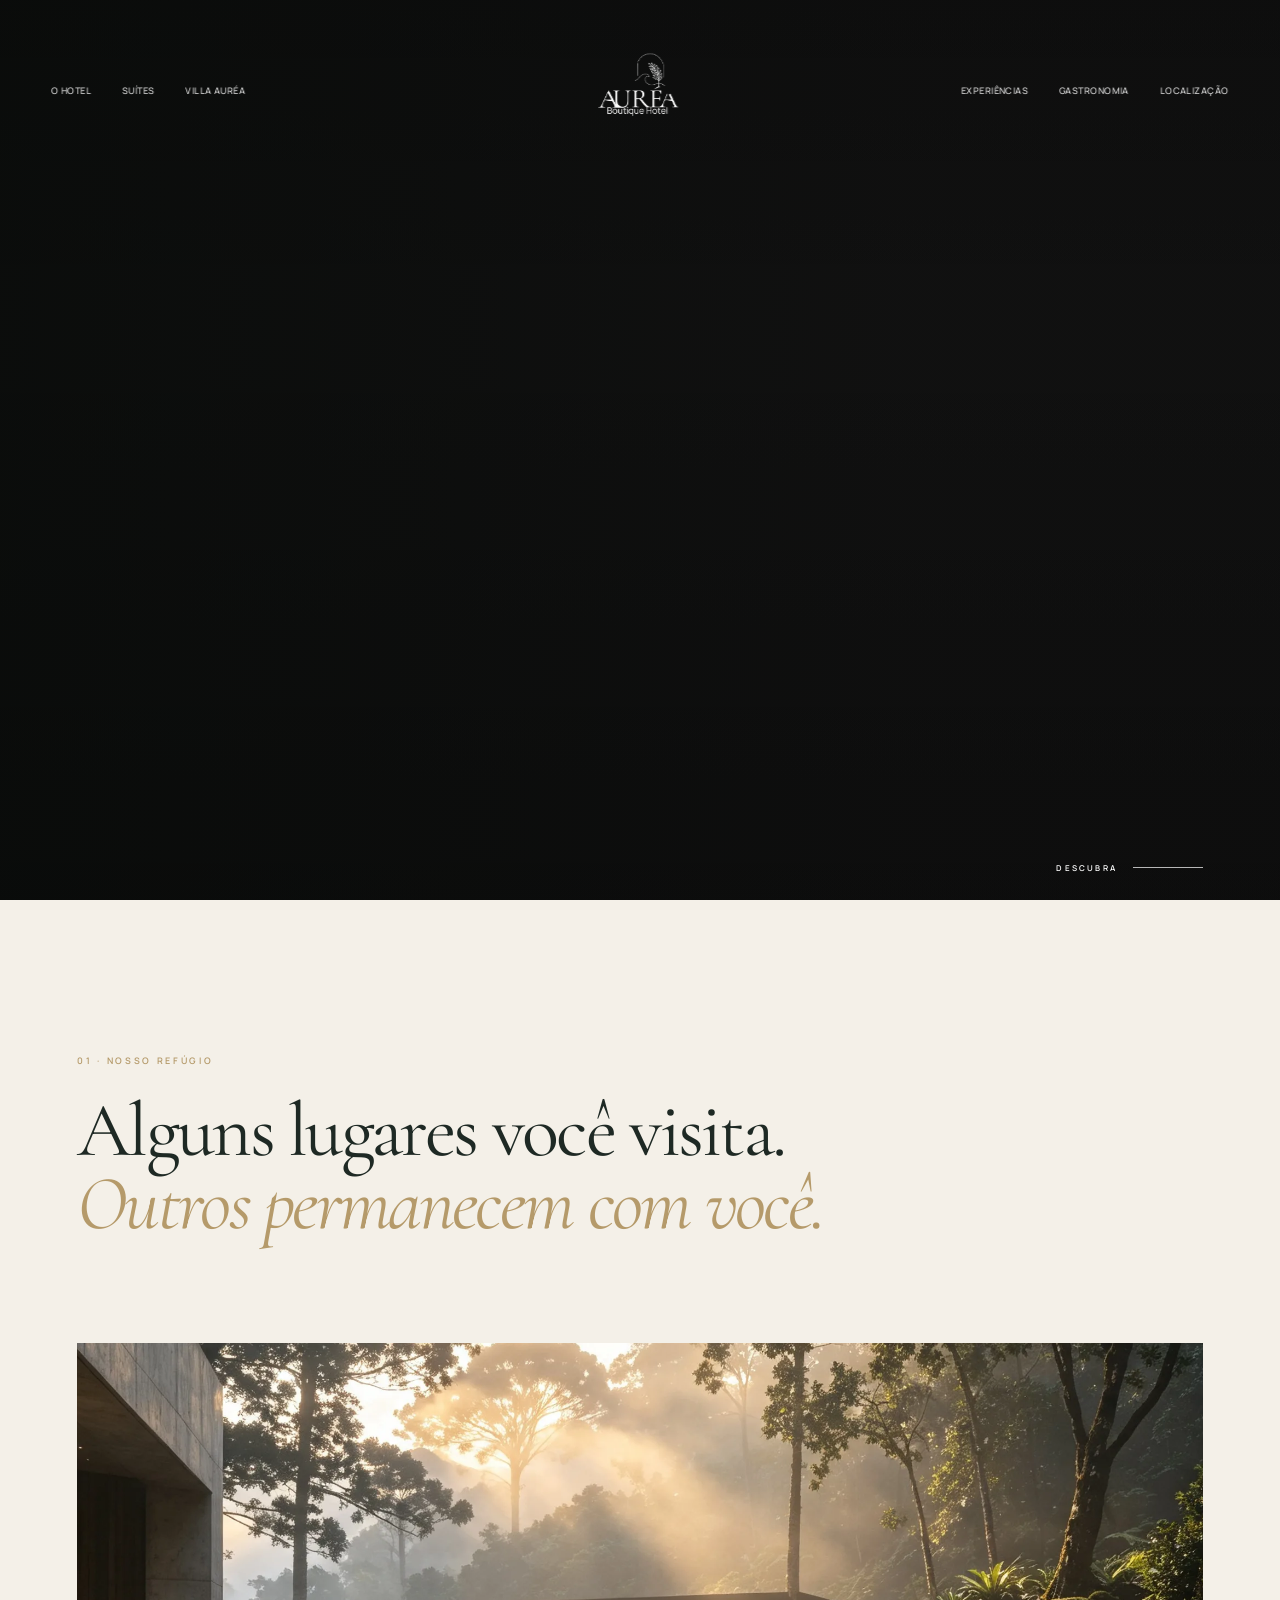
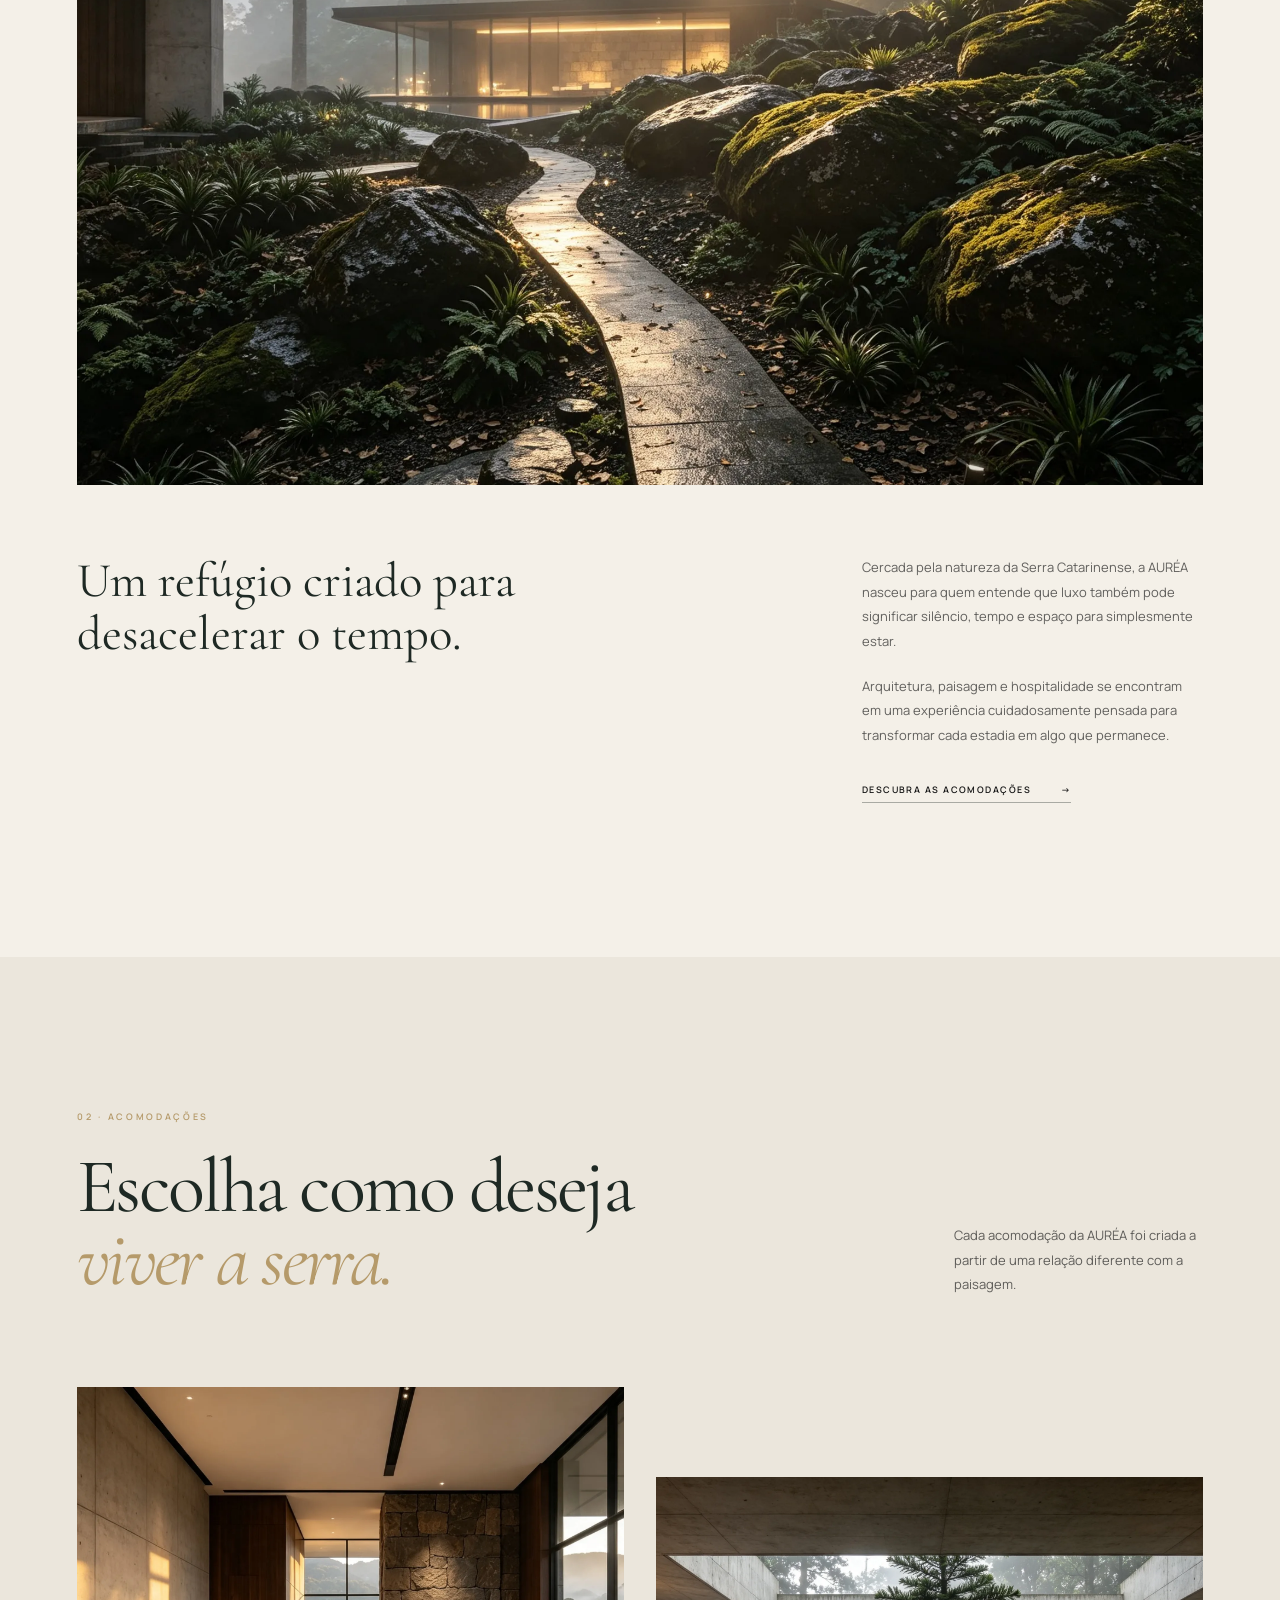
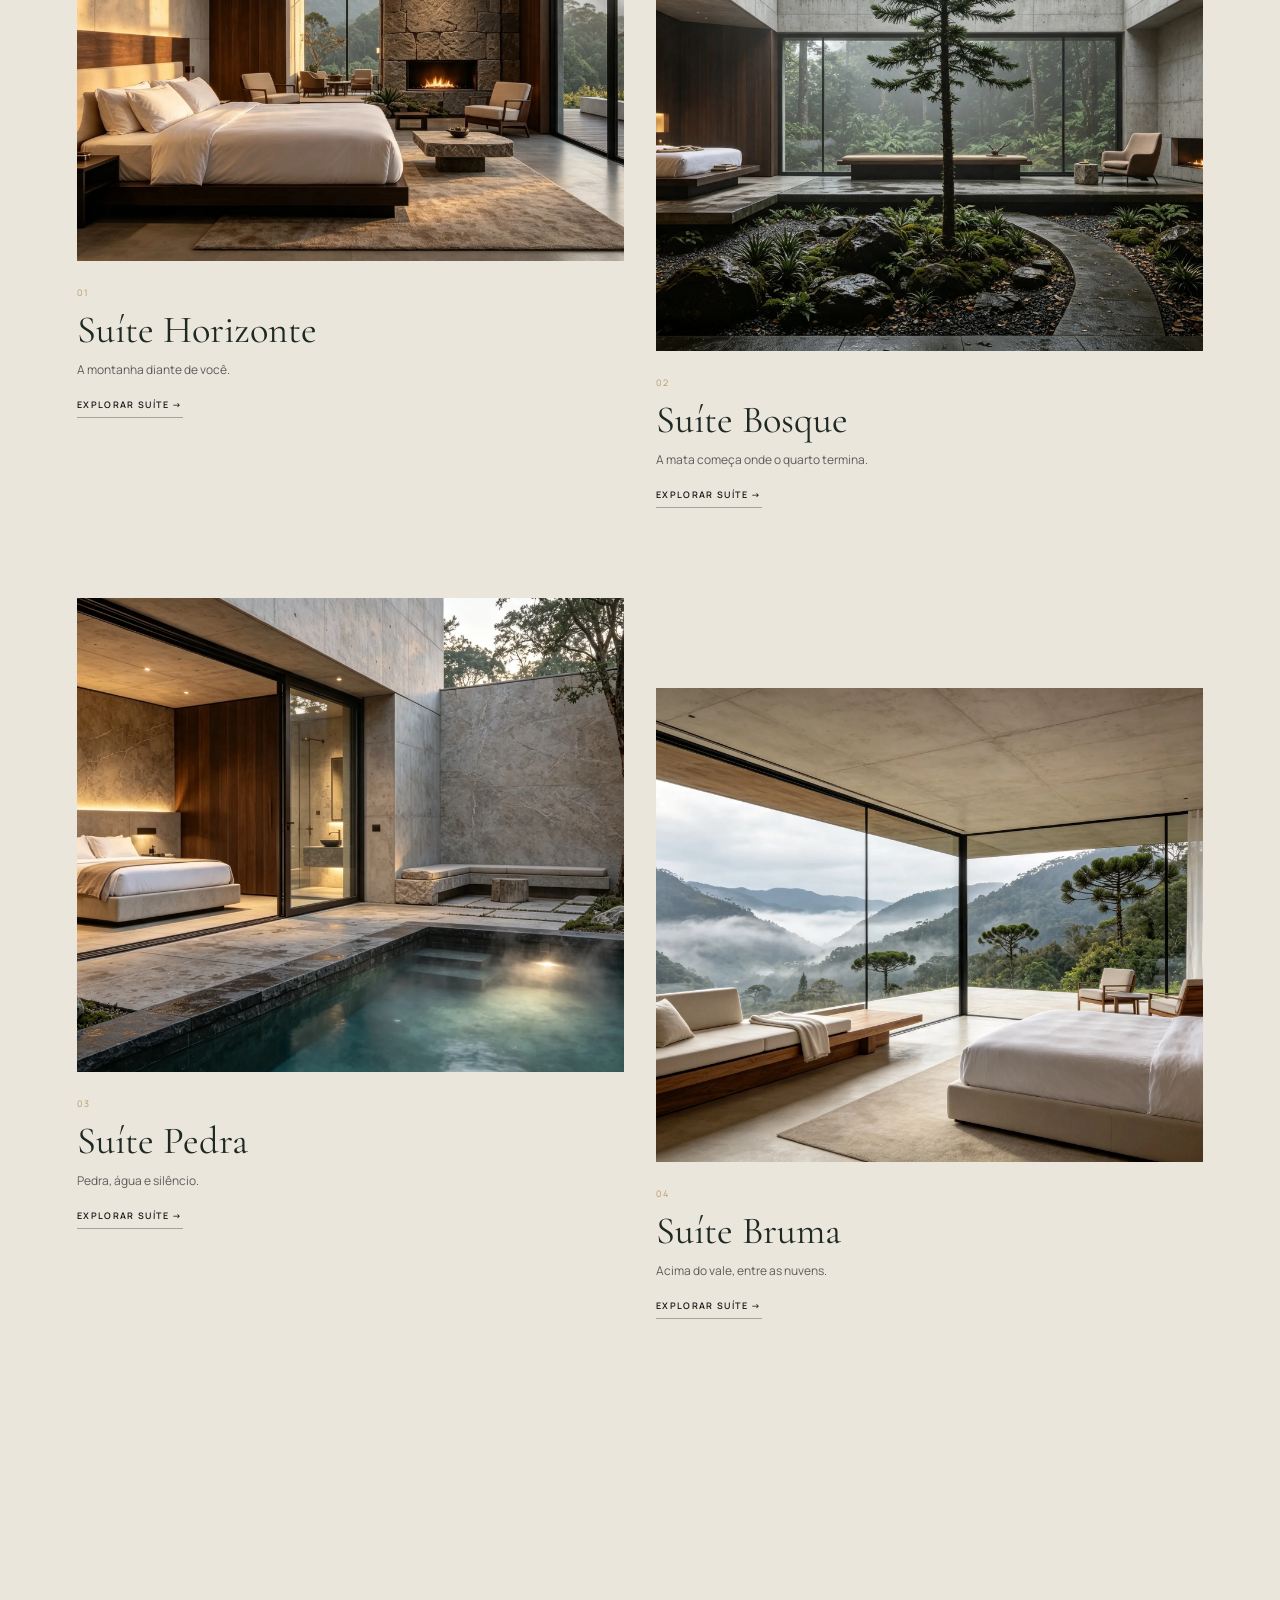
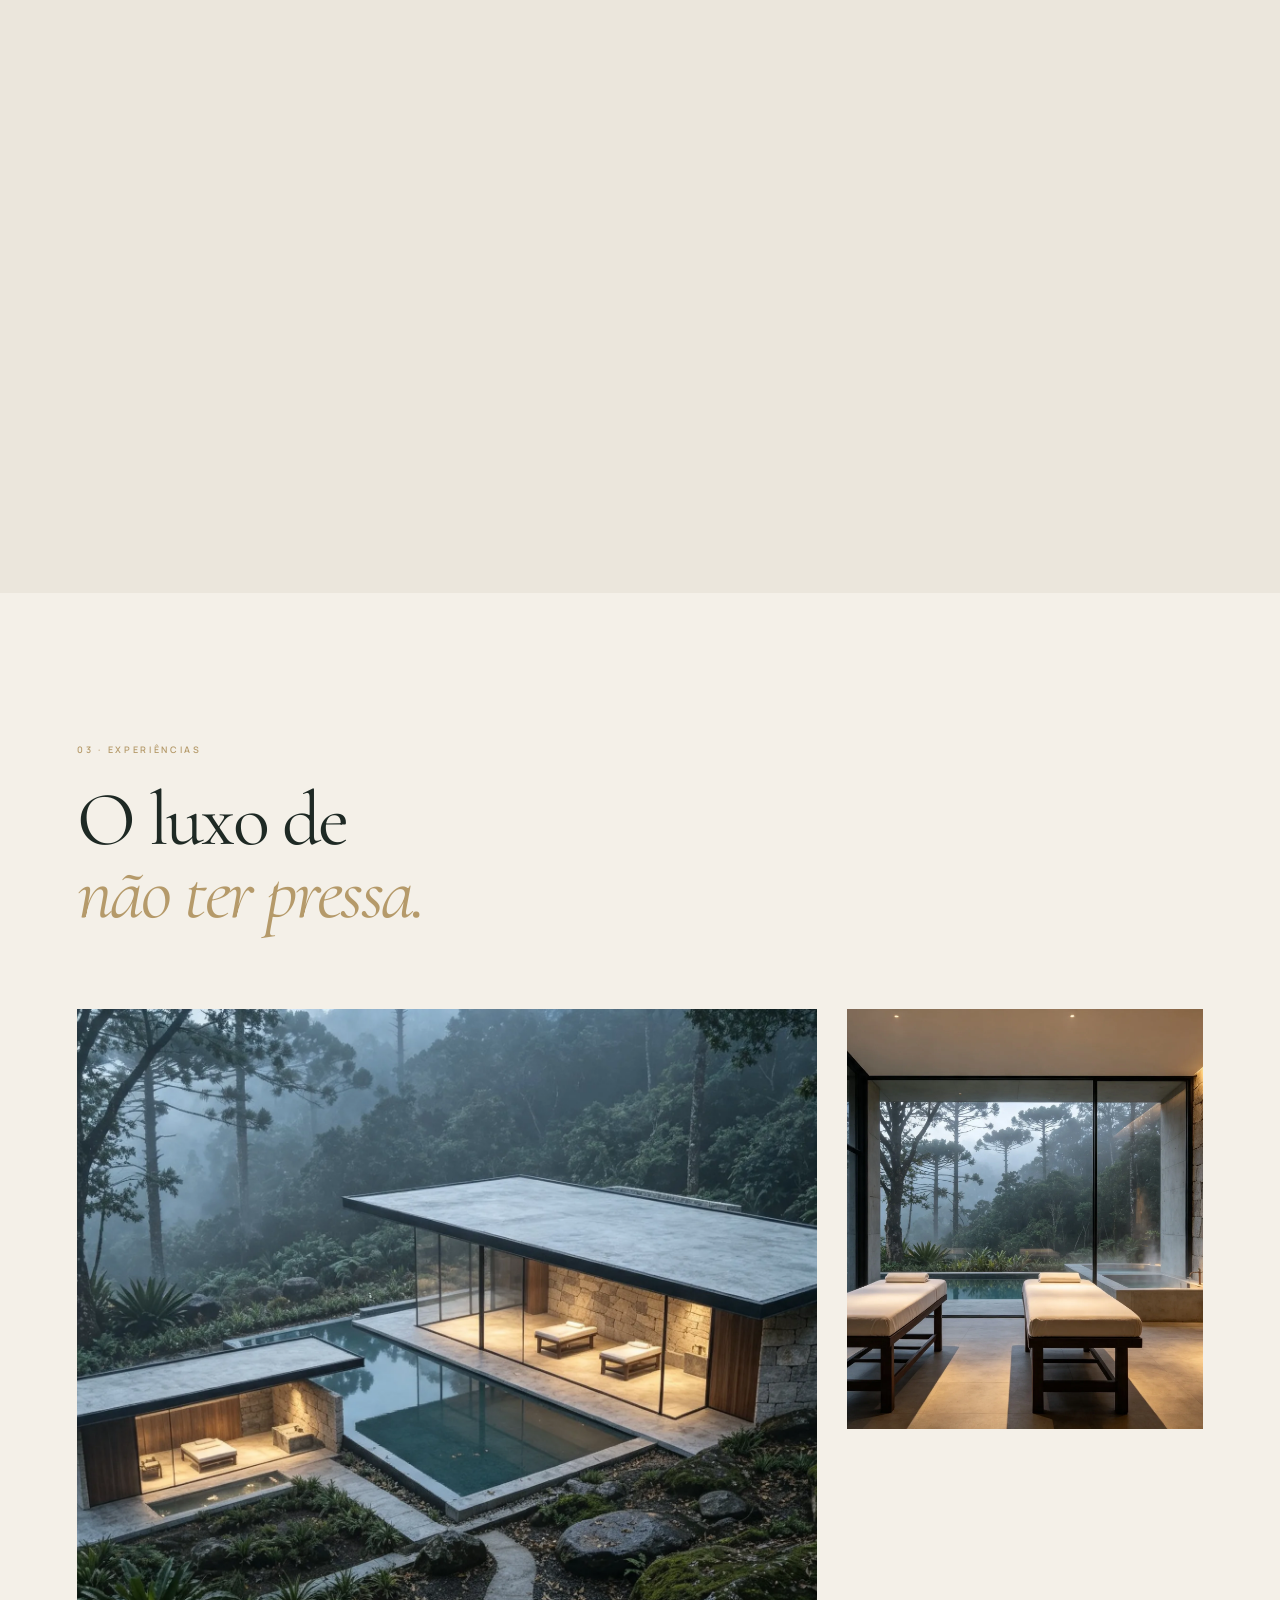
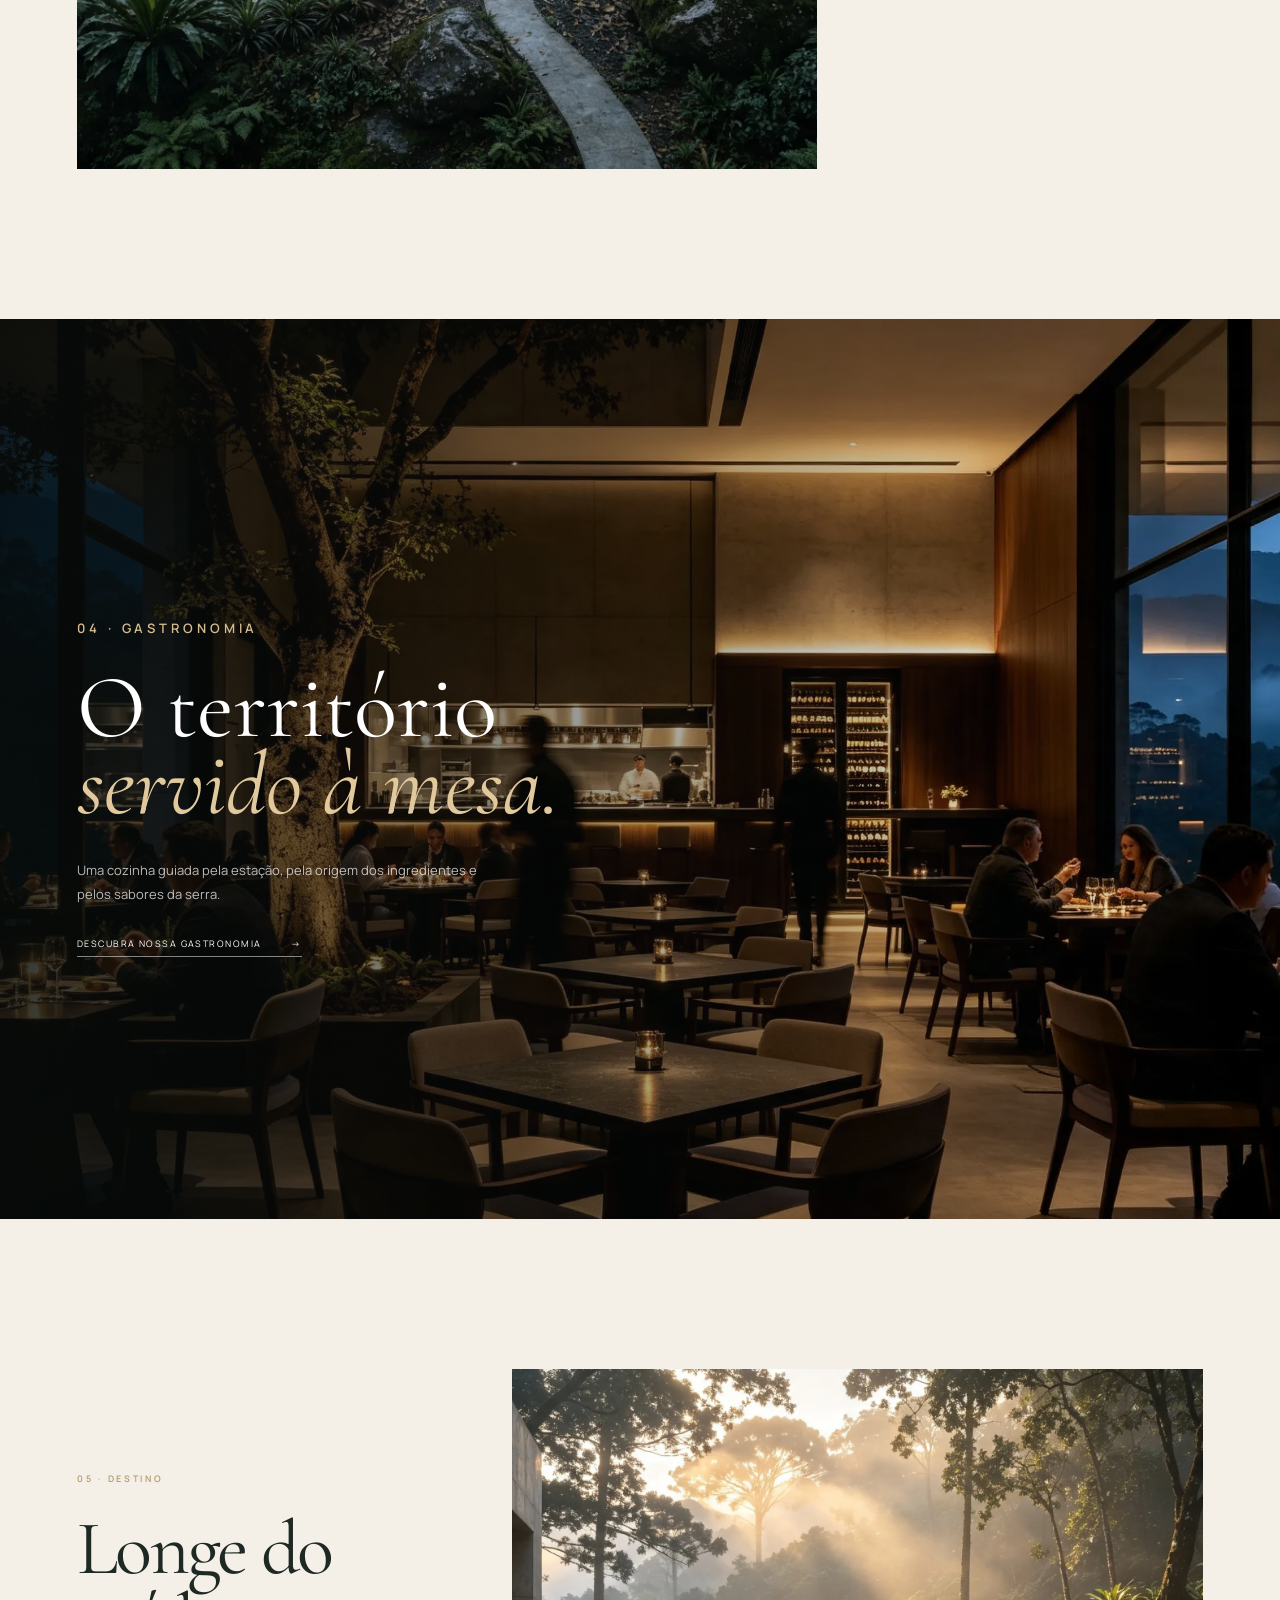
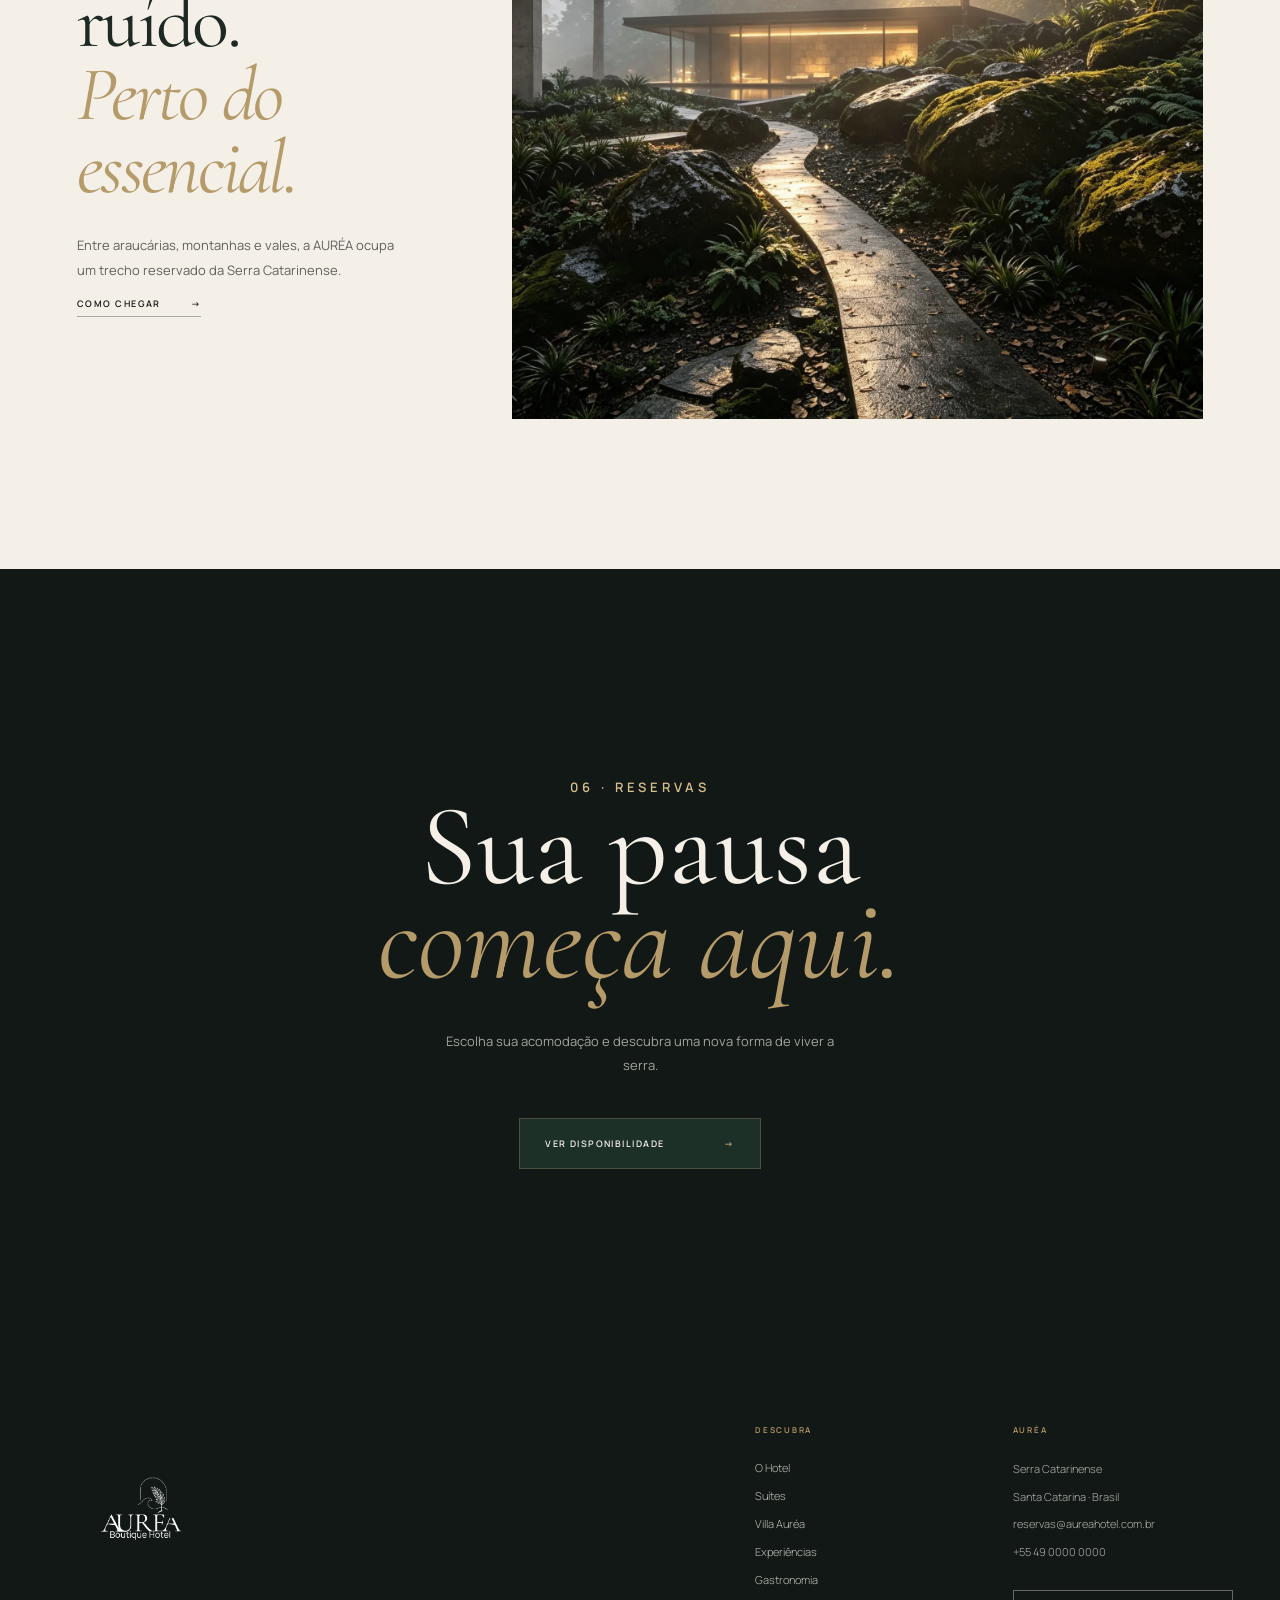
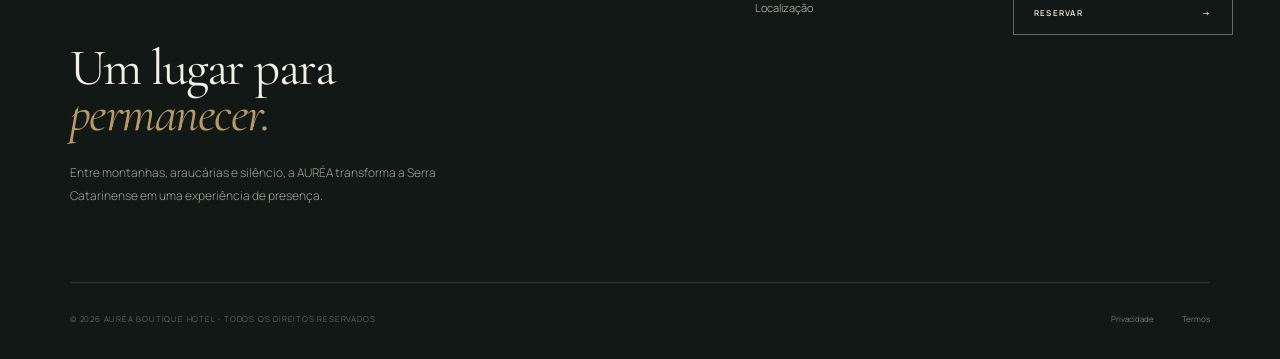
==== commit da0bff18: "Otimiza recursos que bloqueiam renderização" ====
--- a/index.html
+++ b/index.html
@@ -119,10 +119,18 @@
   >
 
   <link
-    rel="preconnect"
-    href="https://fonts.gstatic.com"
-    crossorigin
+  rel="preload"
+  as="style"
+  href="https://fonts.googleapis.com/css2?family=Cormorant+Garamond:ital,wght@0,400;0,500;0,600;1,400&family=Manrope:wght@300;400;500;600&display=swap"
+  onload="this.onload=null;this.rel='stylesheet'"
+>
+
+<noscript>
+  <link
+    rel="stylesheet"
+    href="https://fonts.googleapis.com/css2?family=Cormorant+Garamond:ital,wght@0,400;0,500;0,600;1,400&family=Manrope:wght@300;400;500;600&display=swap"
   >
+</noscript>
 
   <link
     href="https://fonts.googleapis.com/css2?family=Cormorant+Garamond:ital,wght@0,400;0,500;0,600;1,400&family=Manrope:wght@300;400;500;600&display=swap"
@@ -150,15 +158,32 @@
   >
 
   <link
+  rel="preload"
+  href="footer.css"
+  as="style"
+  onload="this.onload=null;this.rel='stylesheet'"
+>
+
+<noscript>
+  <link
     rel="stylesheet"
     href="footer.css"
   >
-
+</noscript>
+
+  <link
+  rel="preload"
+  href="animations.css"
+  as="style"
+  onload="this.onload=null;this.rel='stylesheet'"
+>
+
+<noscript>
   <link
     rel="stylesheet"
     href="animations.css"
   >
-
+</noscript>
 
   <!-- =====================================================
        JAVASCRIPT
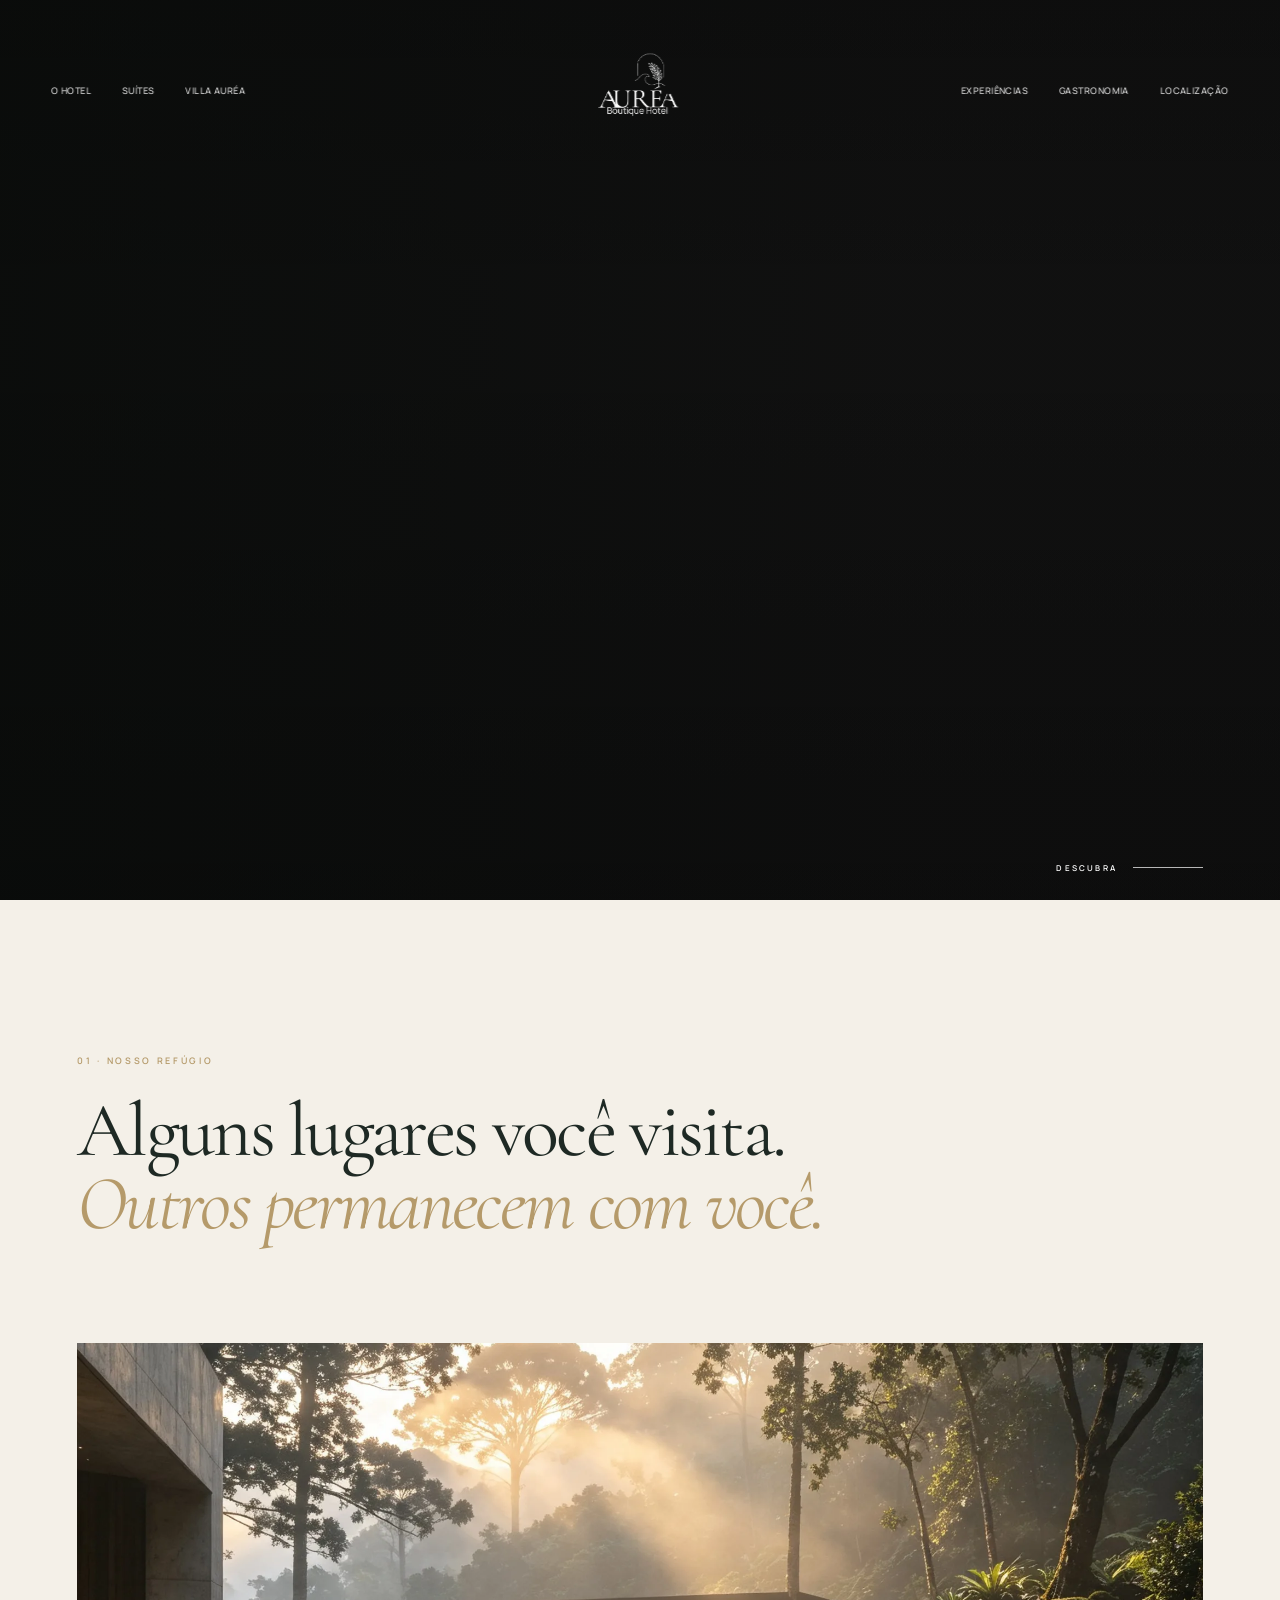
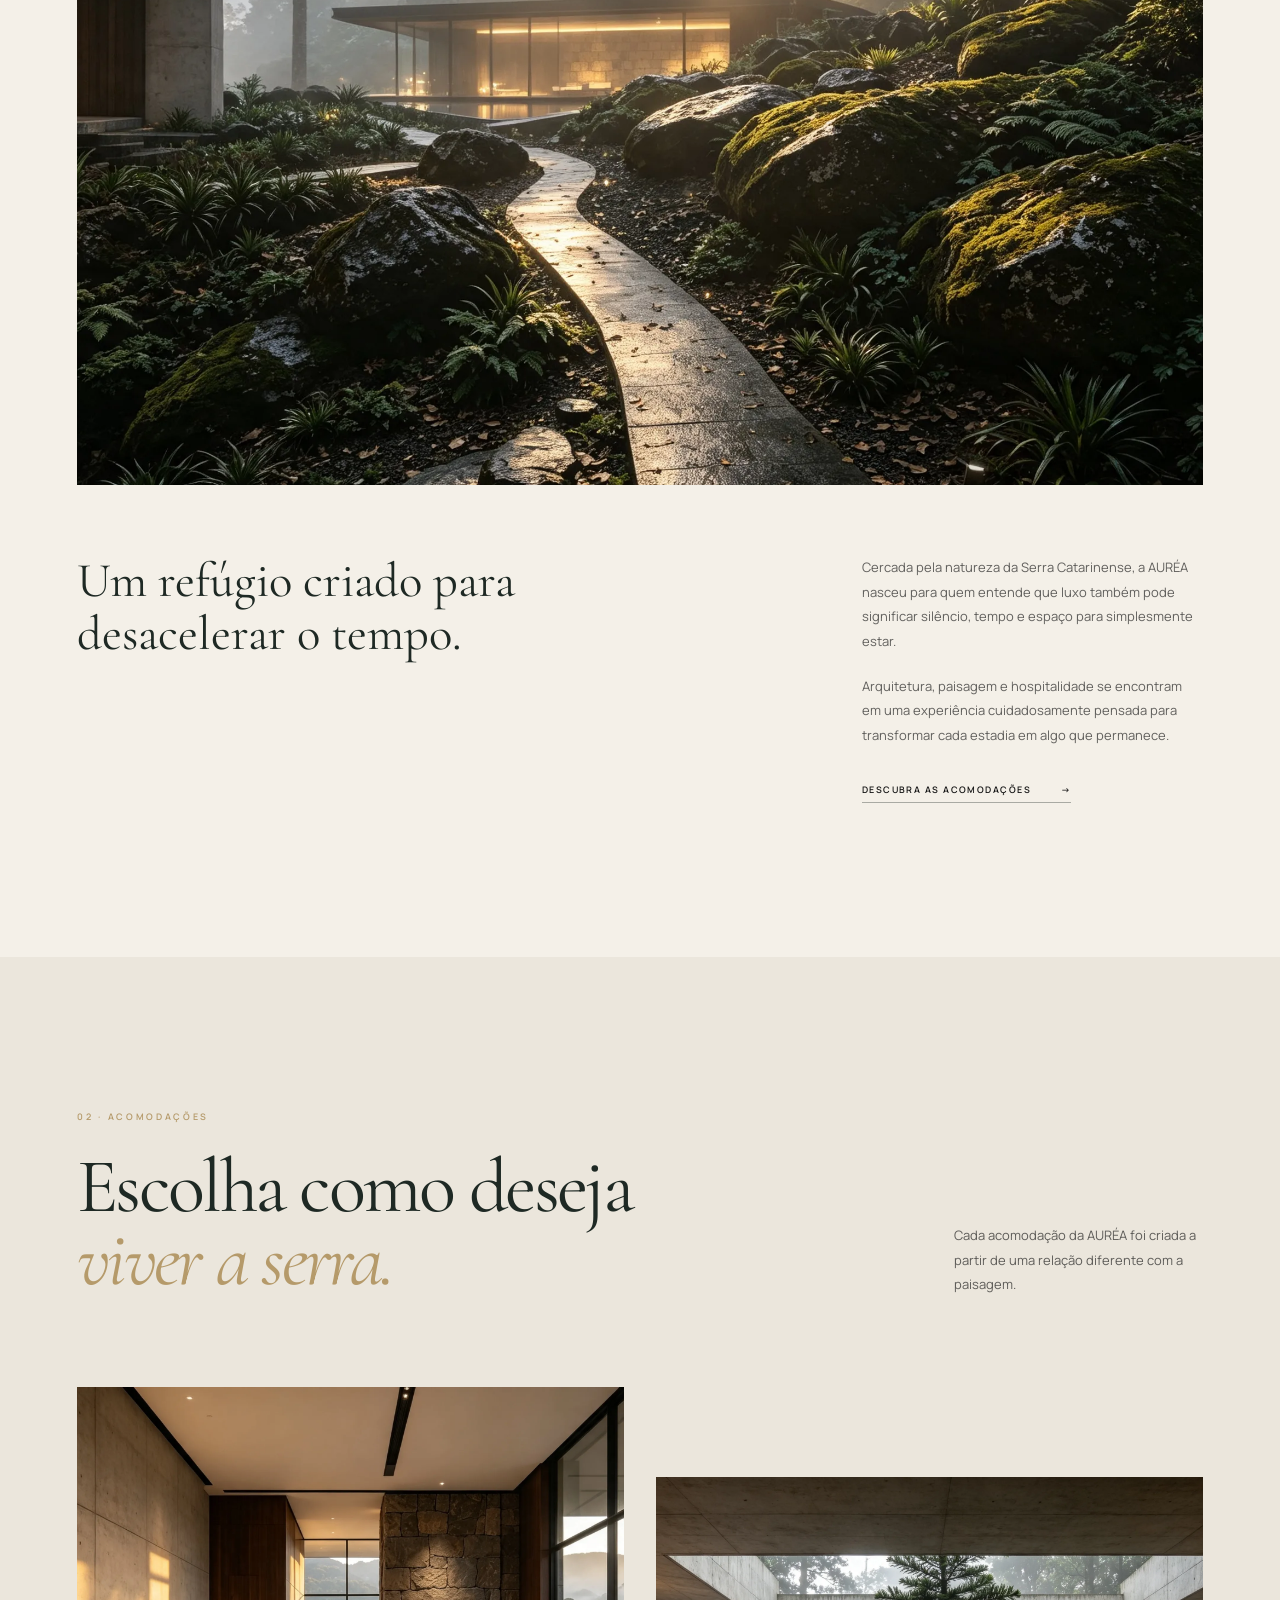
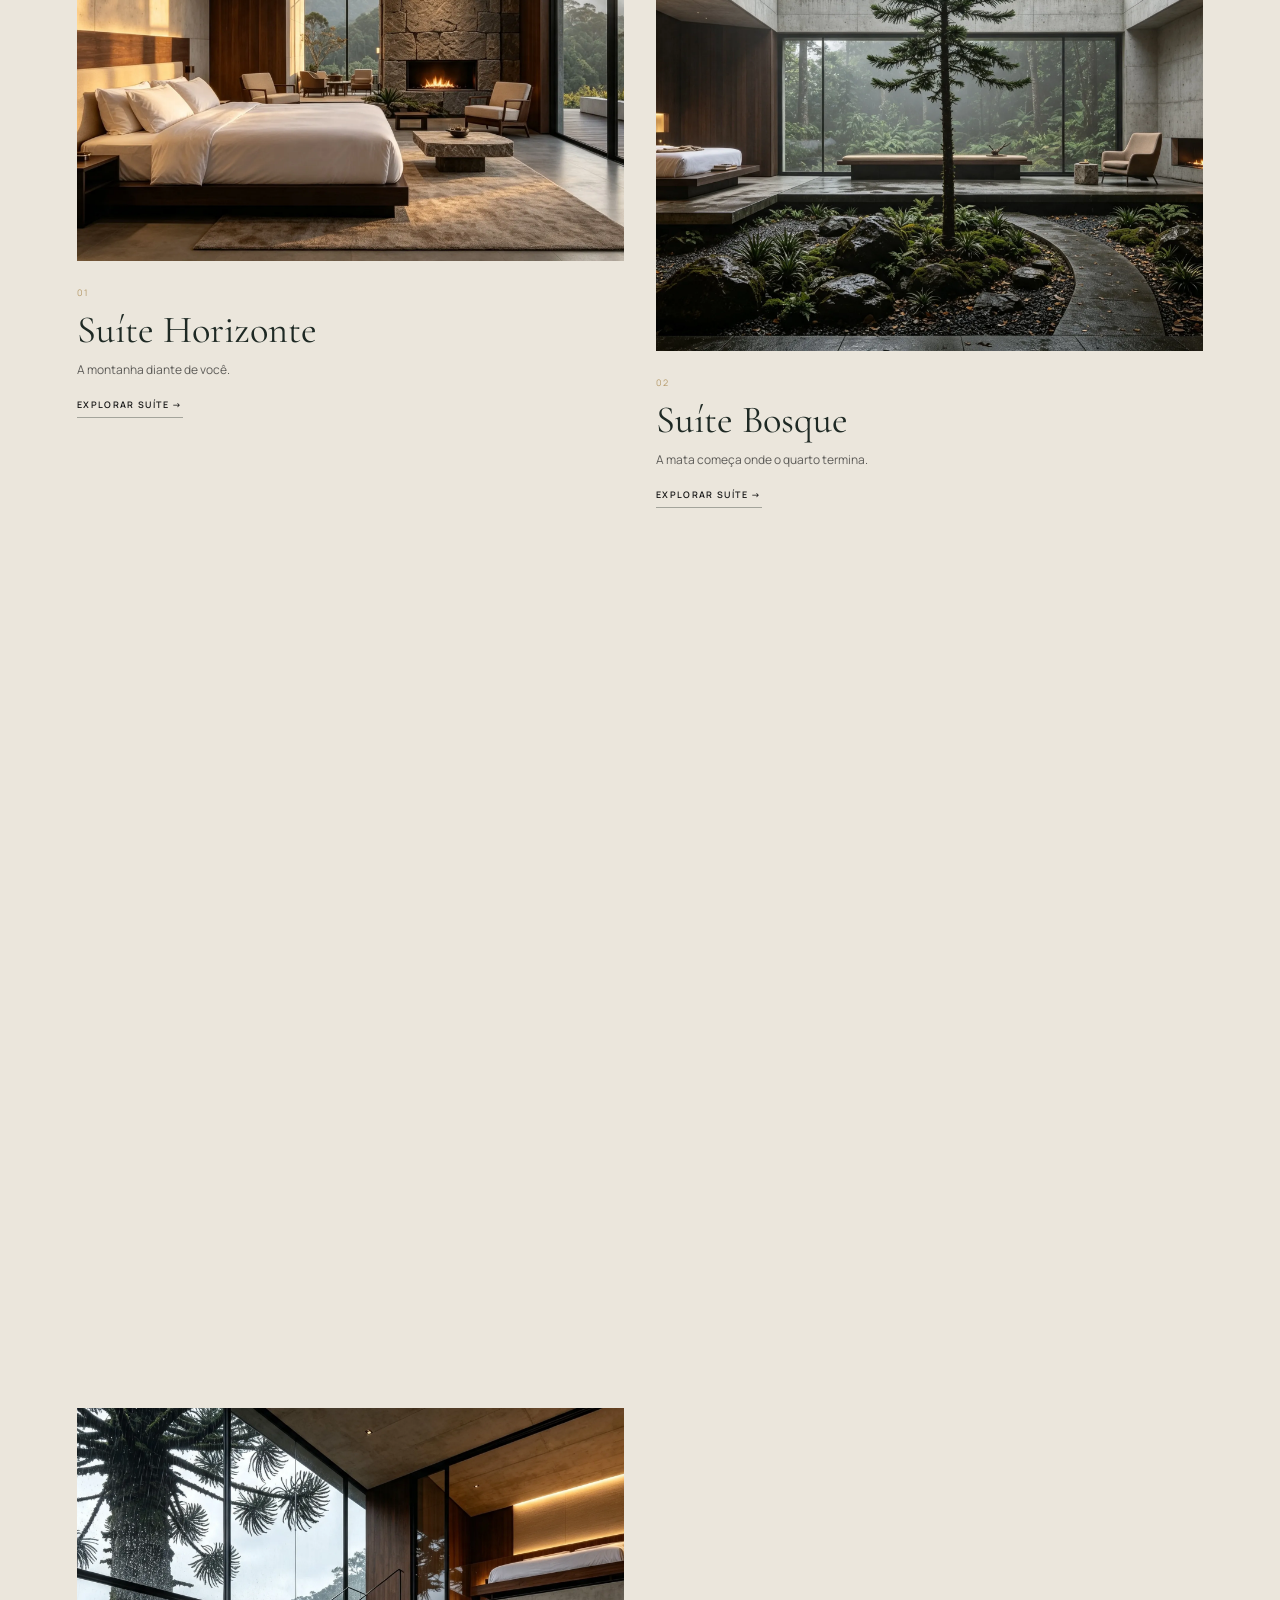
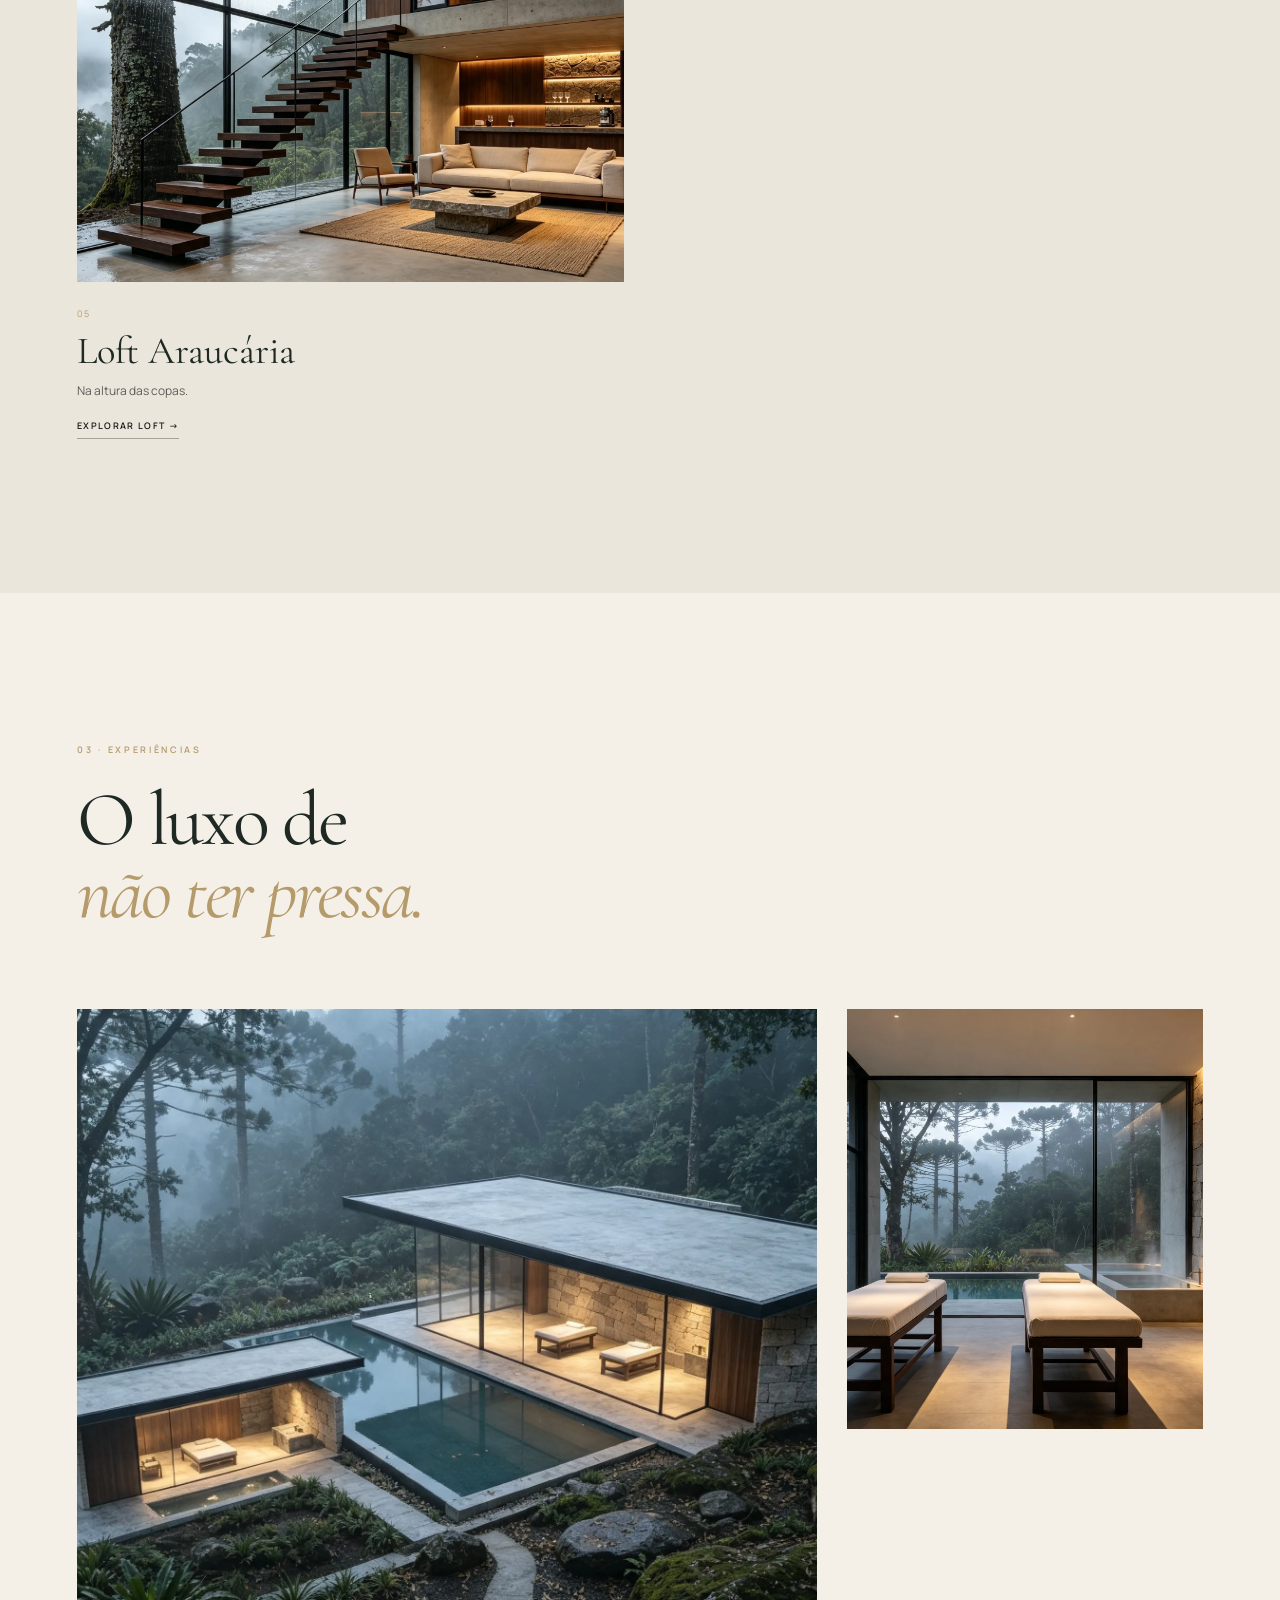
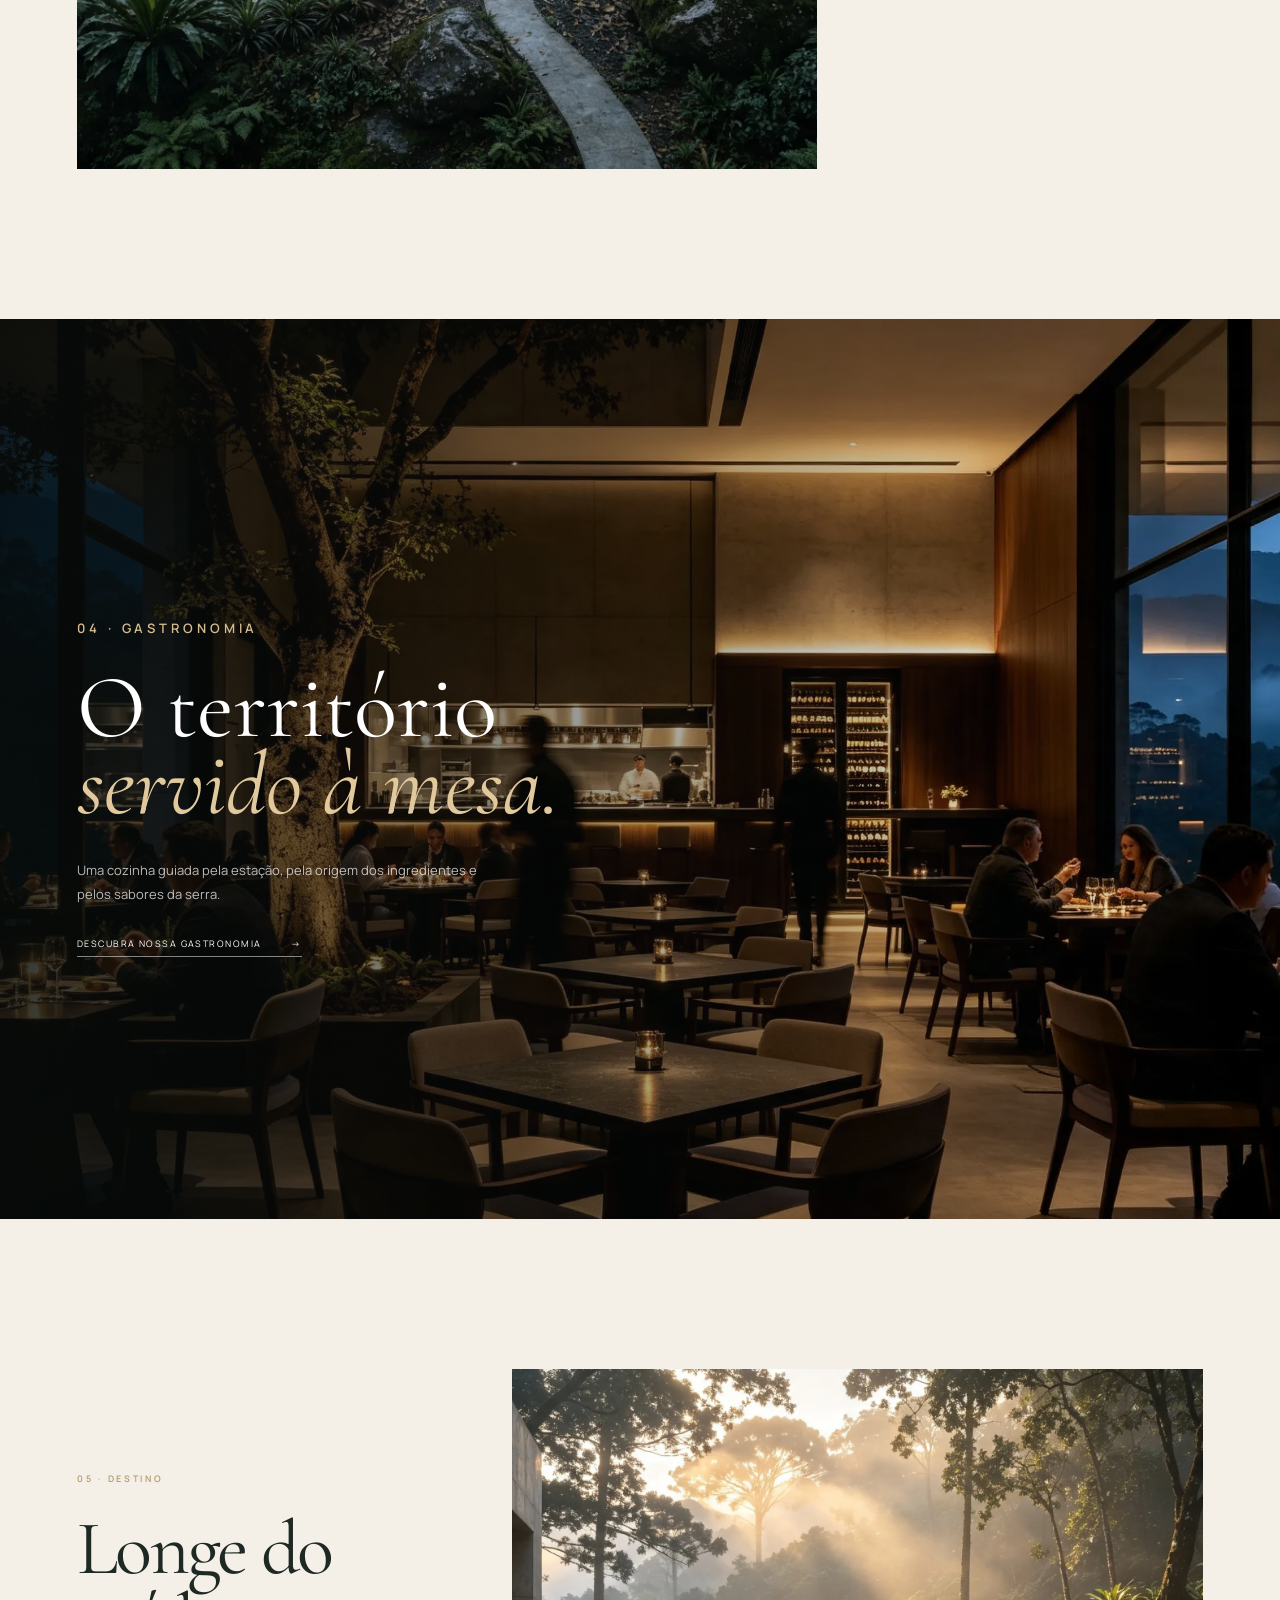
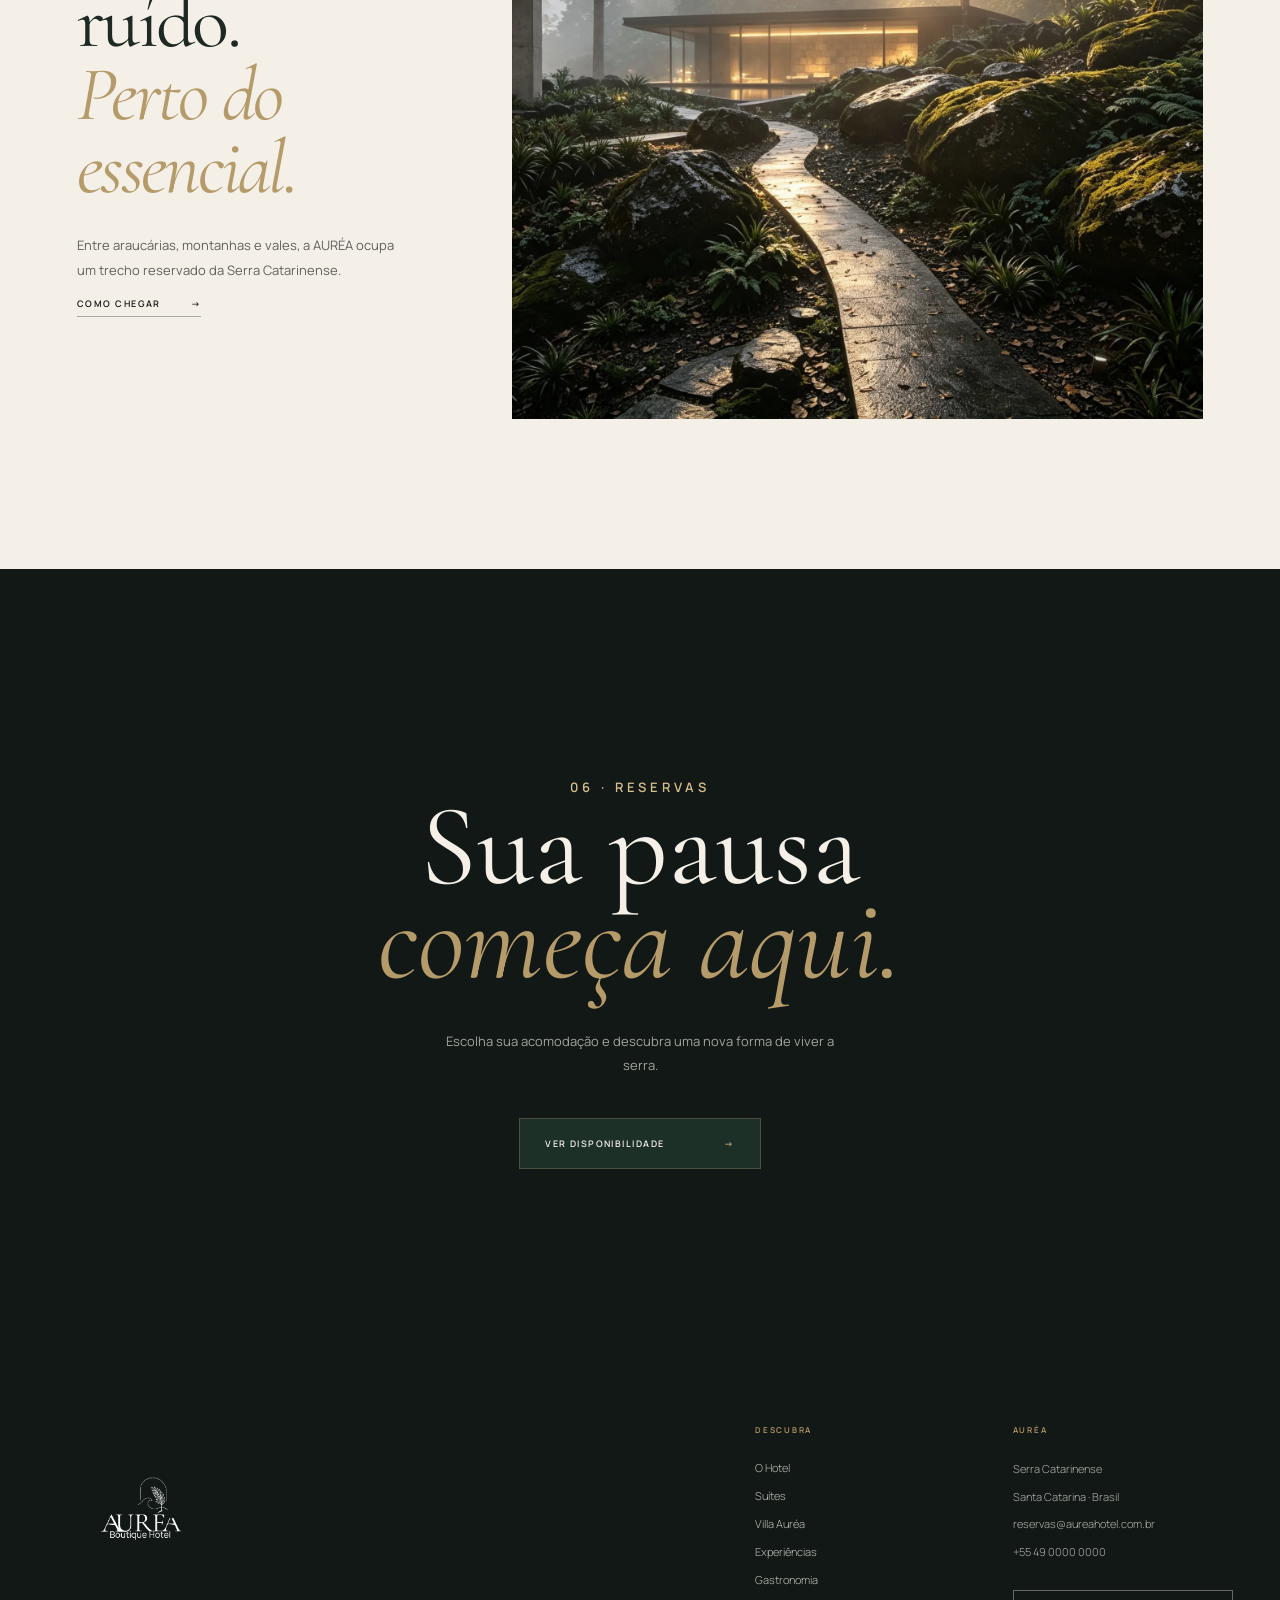
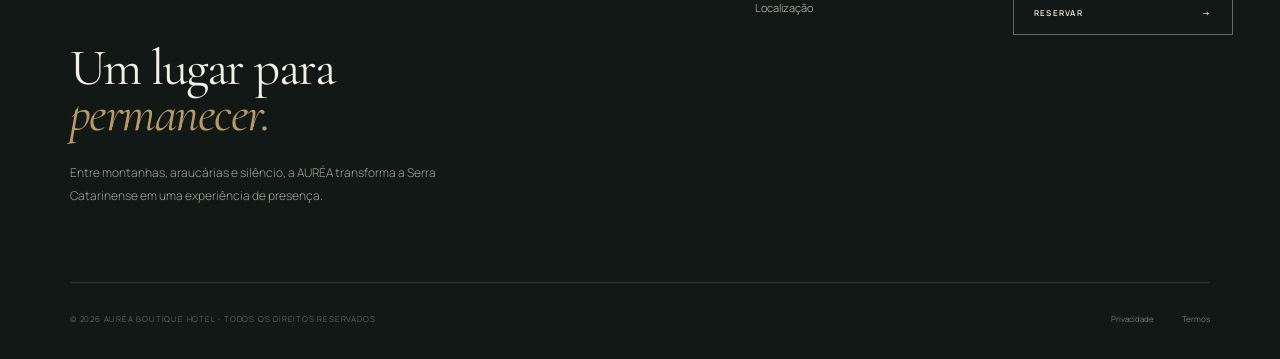
==== commit b5aec39e: "video compactado" ====
--- a/index.html
+++ b/index.html
@@ -365,20 +365,18 @@
 
       <!-- VÍDEO -->
 
-      <video
-        class="hero-video"
-        autoplay
-        muted
-        playsinline
-        preload="auto"
-      >
-
-        <source
-          src="assets/aurea-entrada.mp4"
-          type="video/mp4"
-        >
-
-      </video>
+     <video
+  class="hero-video"
+  autoplay
+  muted
+  playsinline
+  preload="metadata"
+>
+  <source
+    src="assets/aurea-entrada.mp4"
+    type="video/mp4"
+  >
+</video>
 
 
       <!-- OVERLAY -->
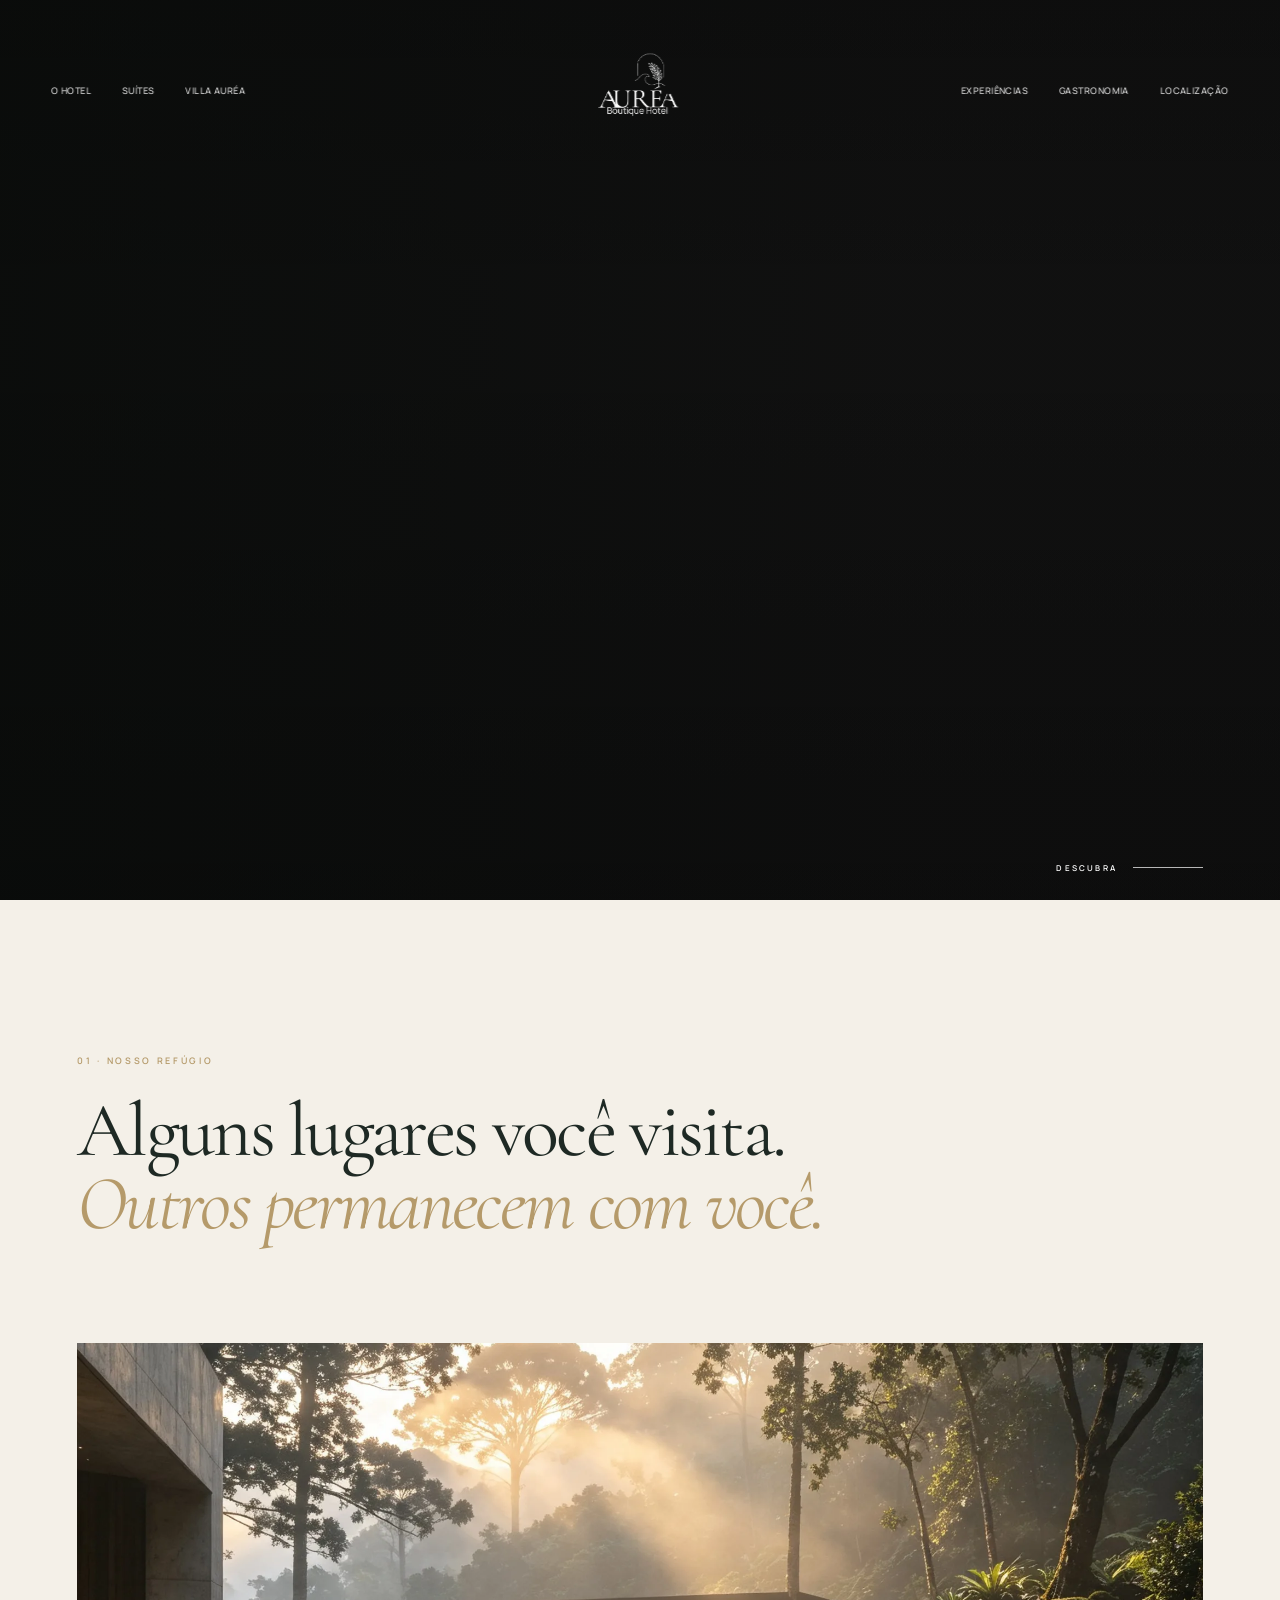
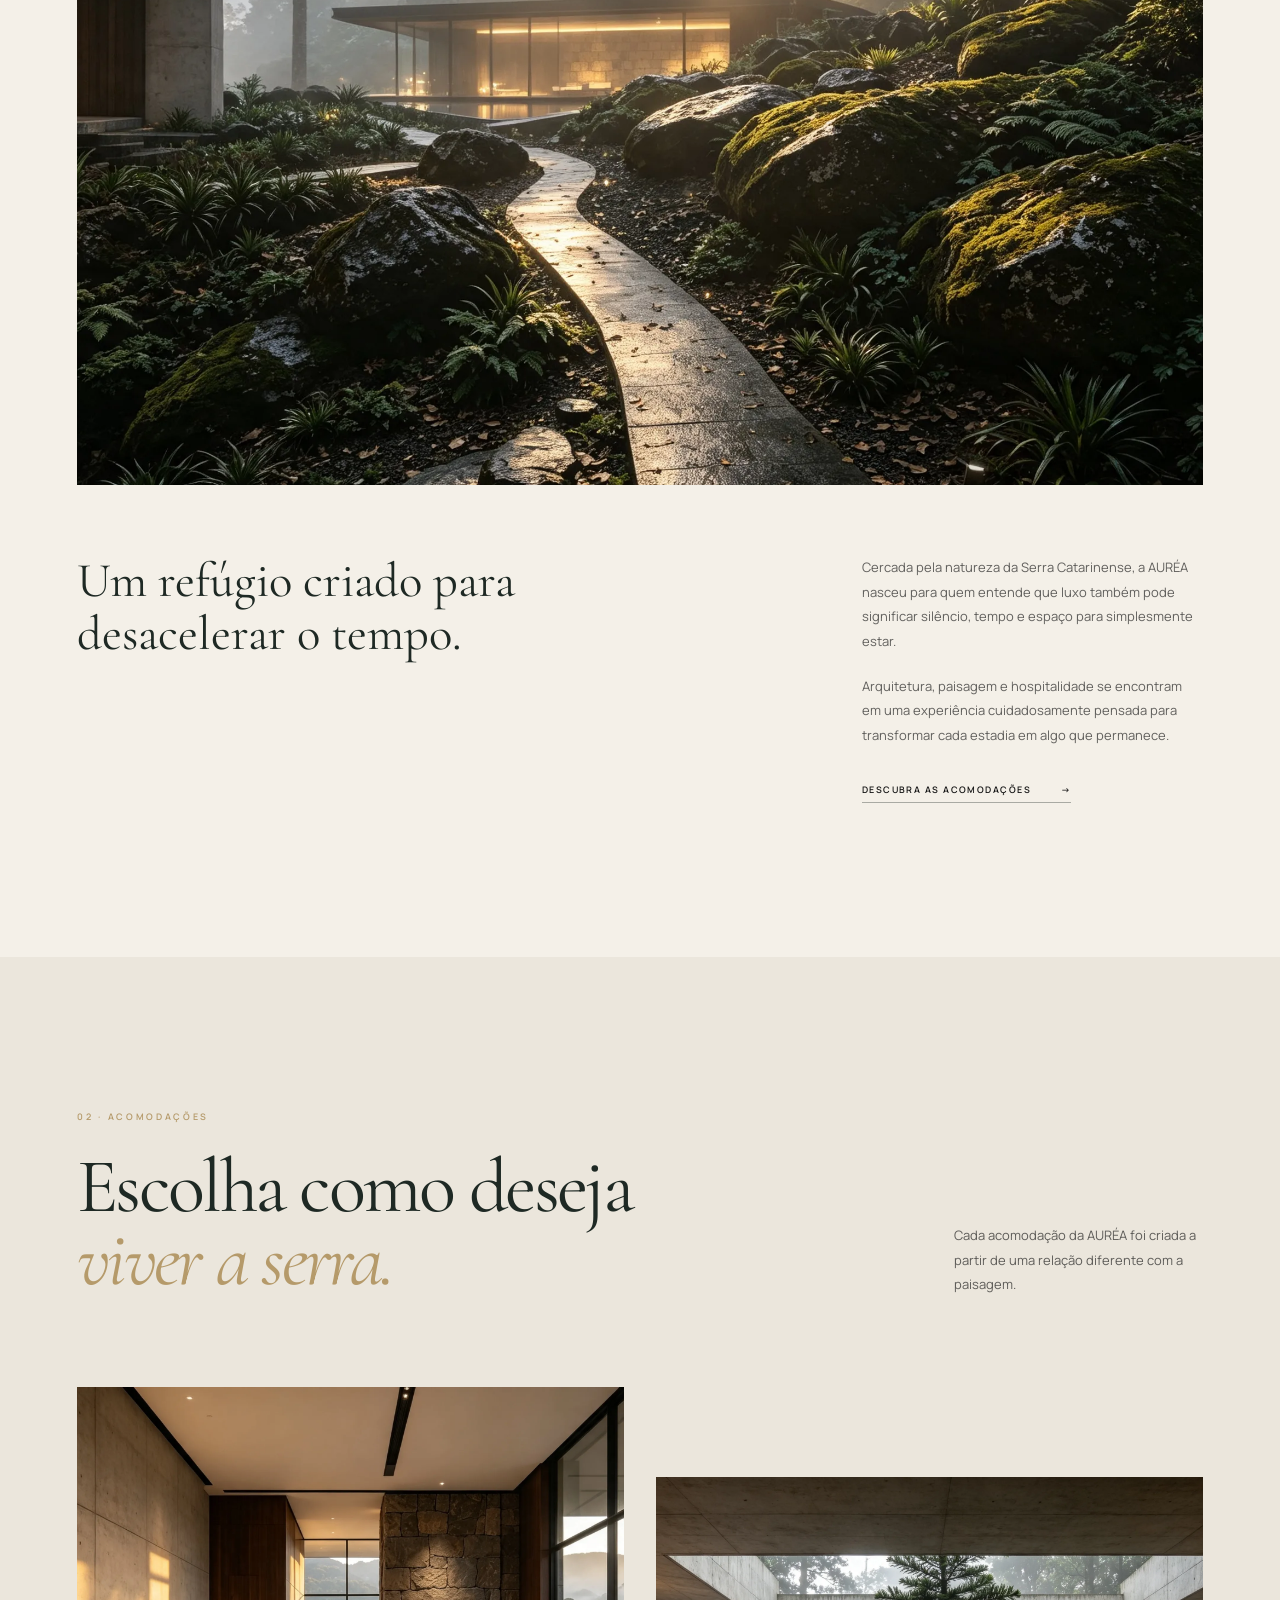
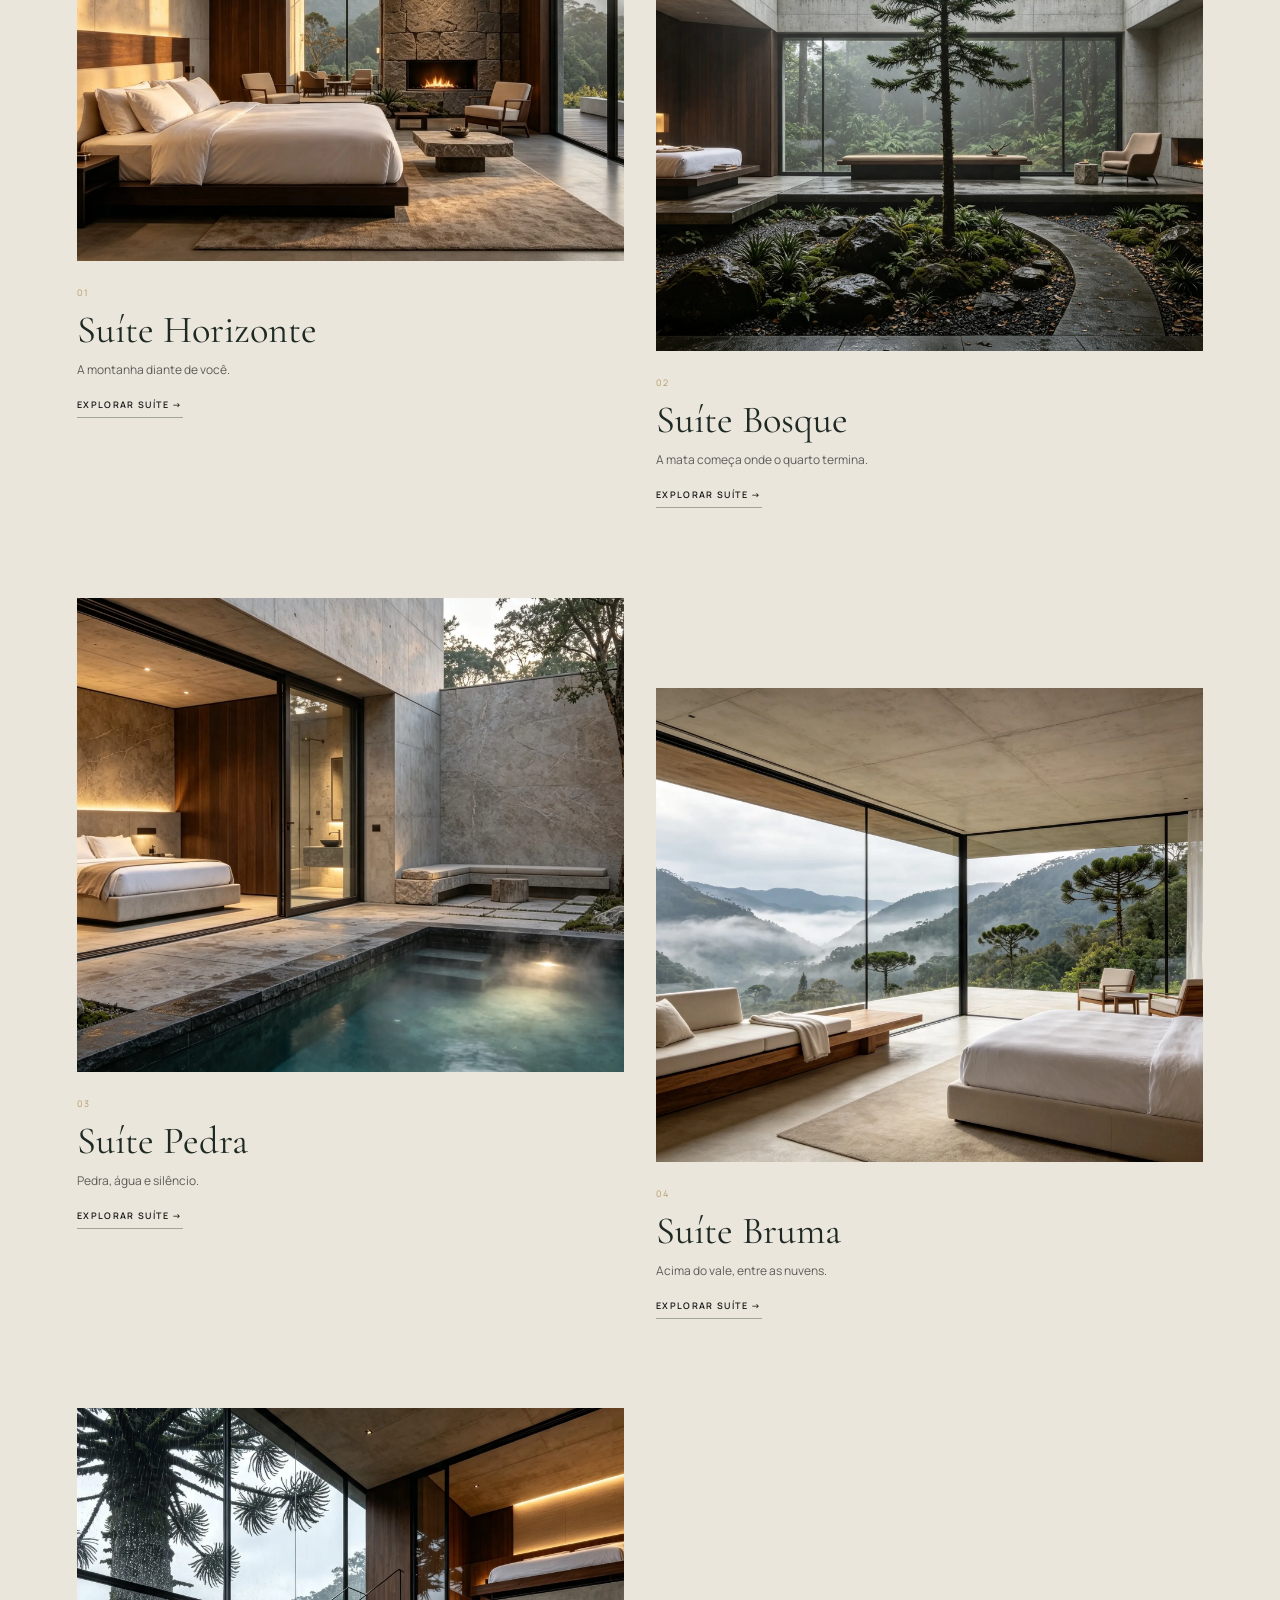
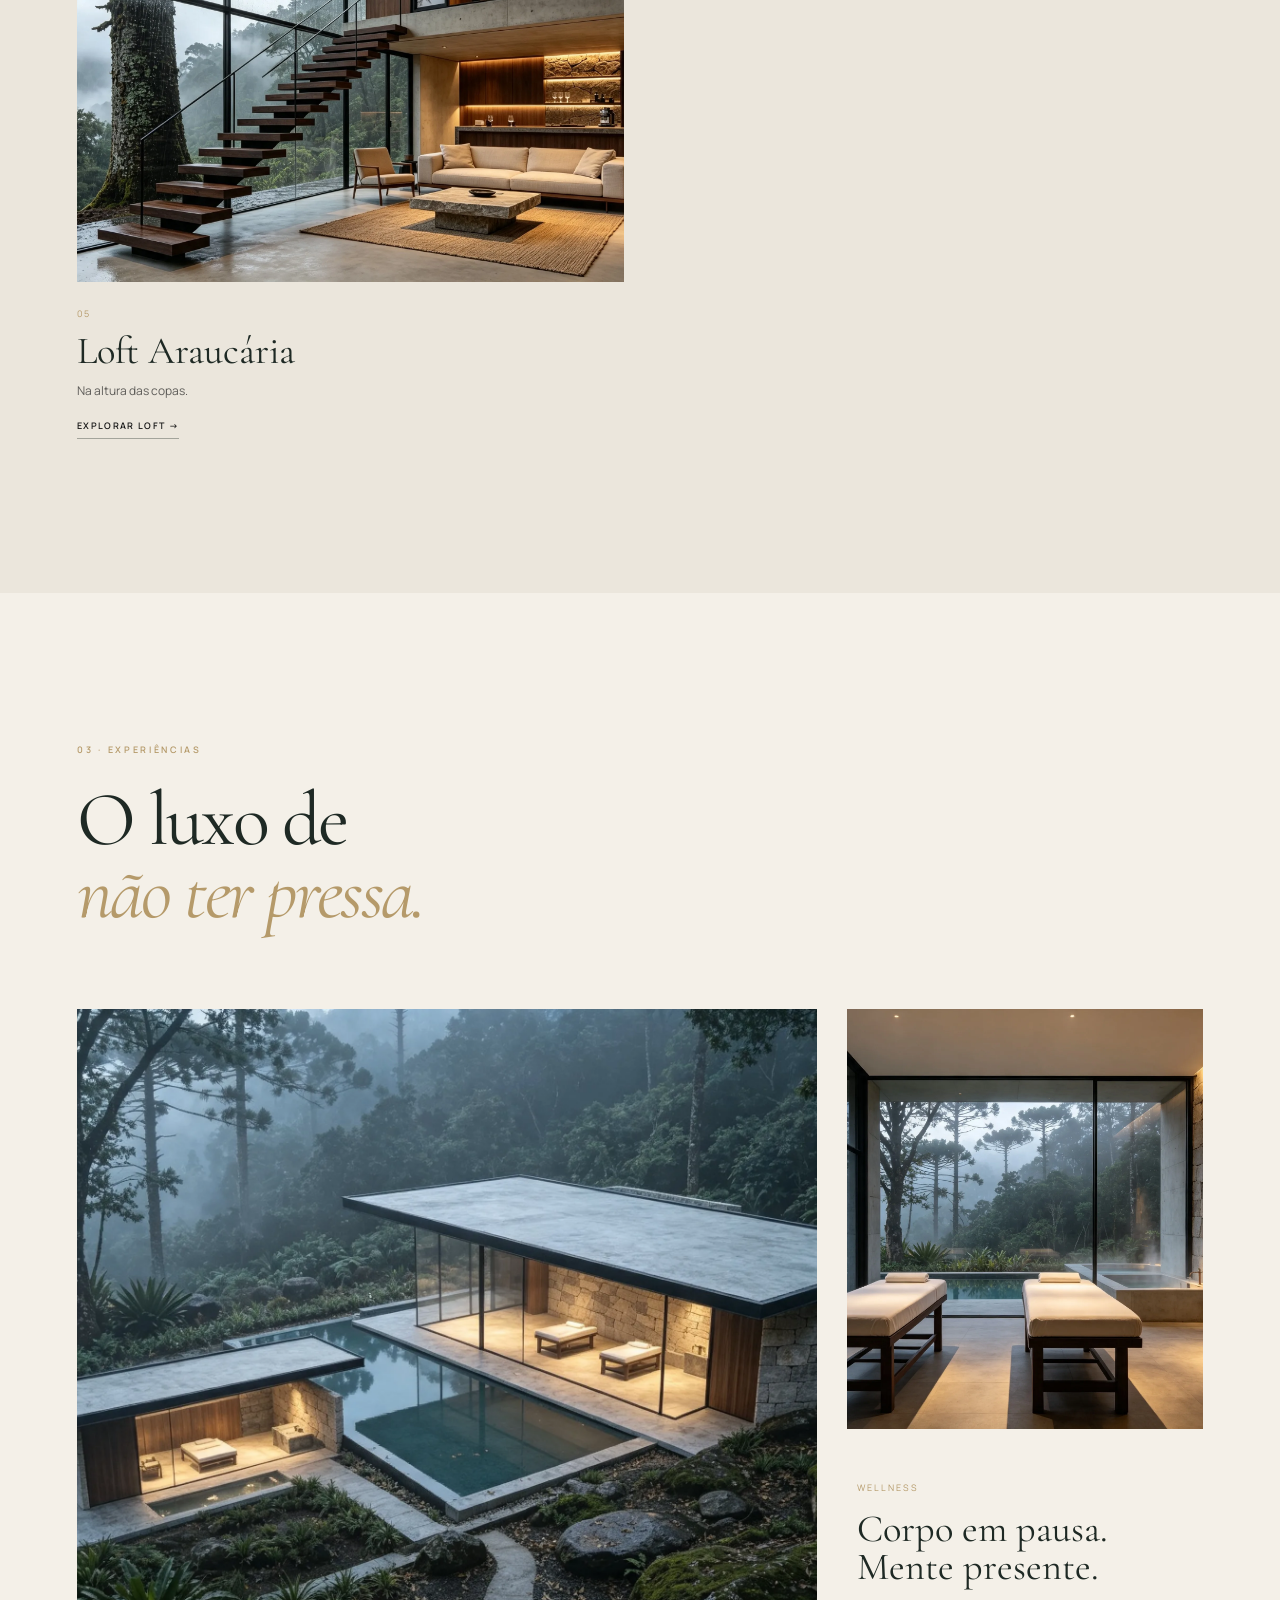
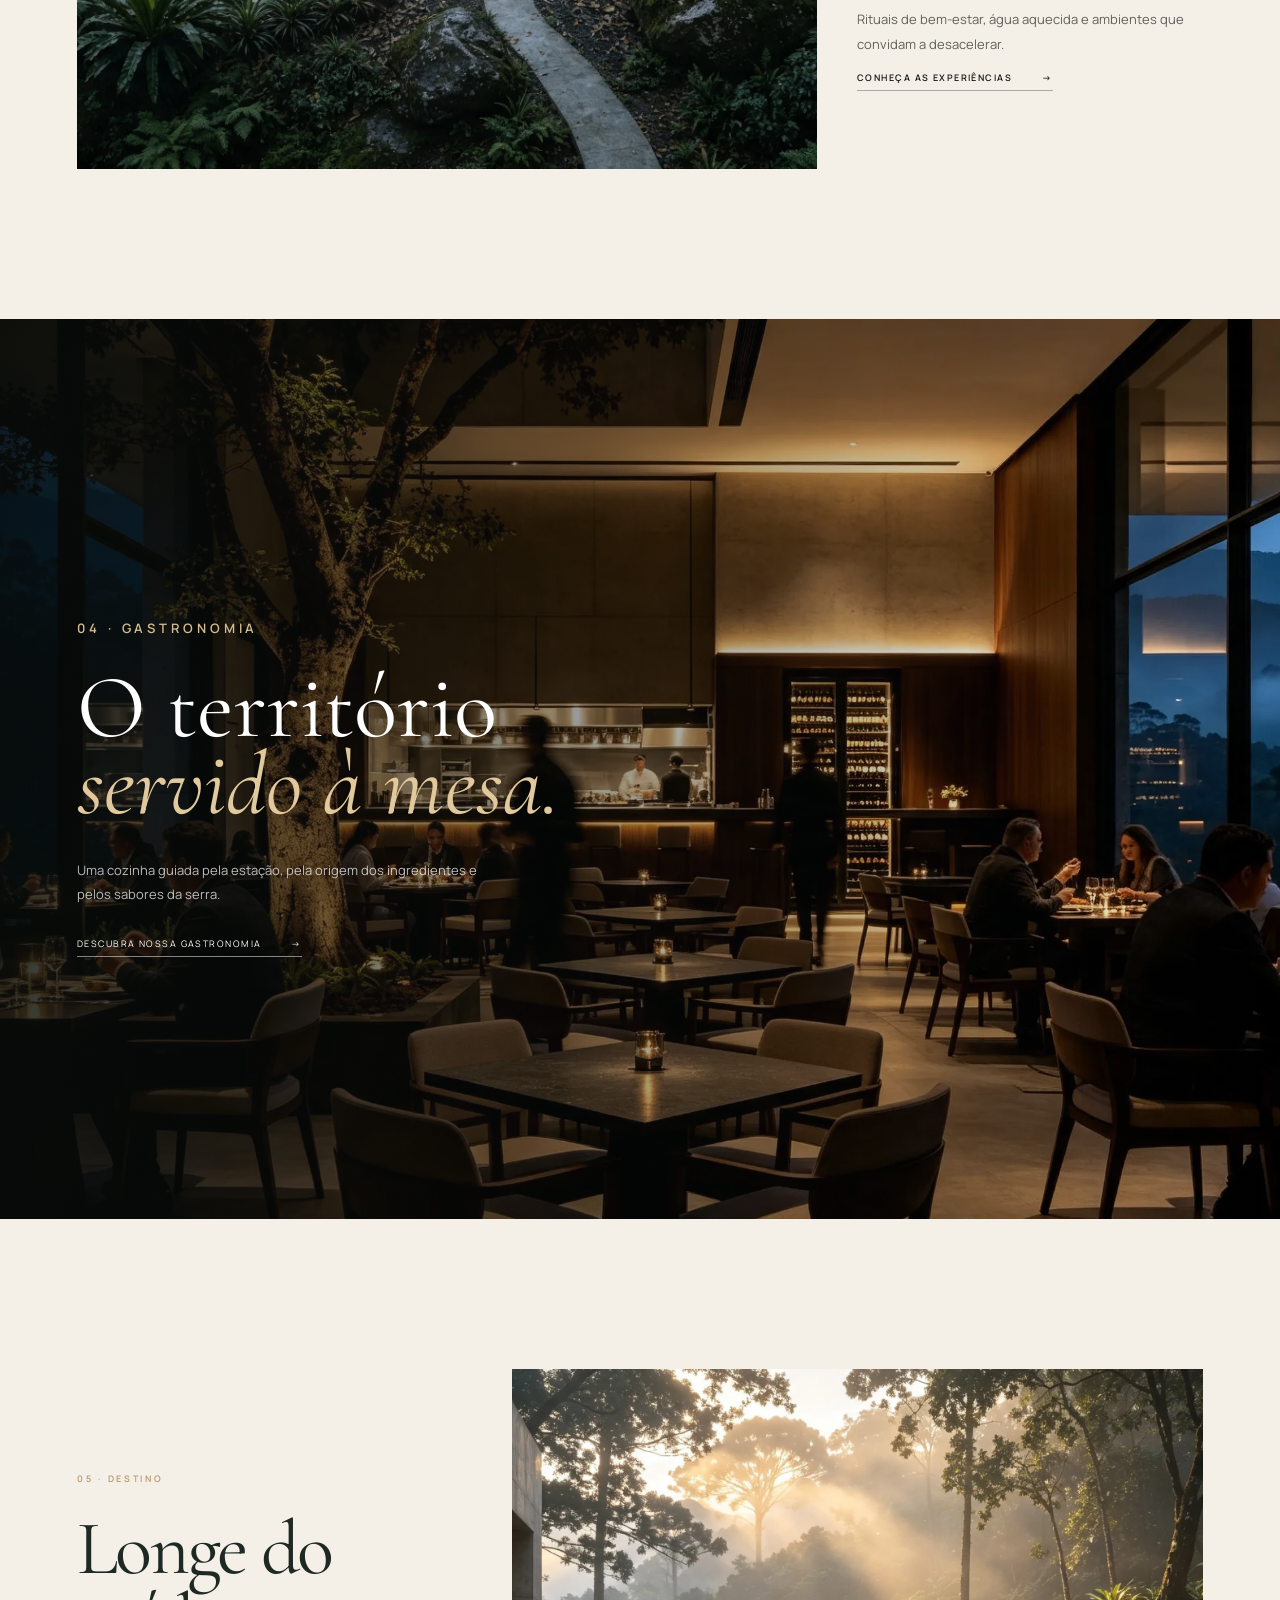
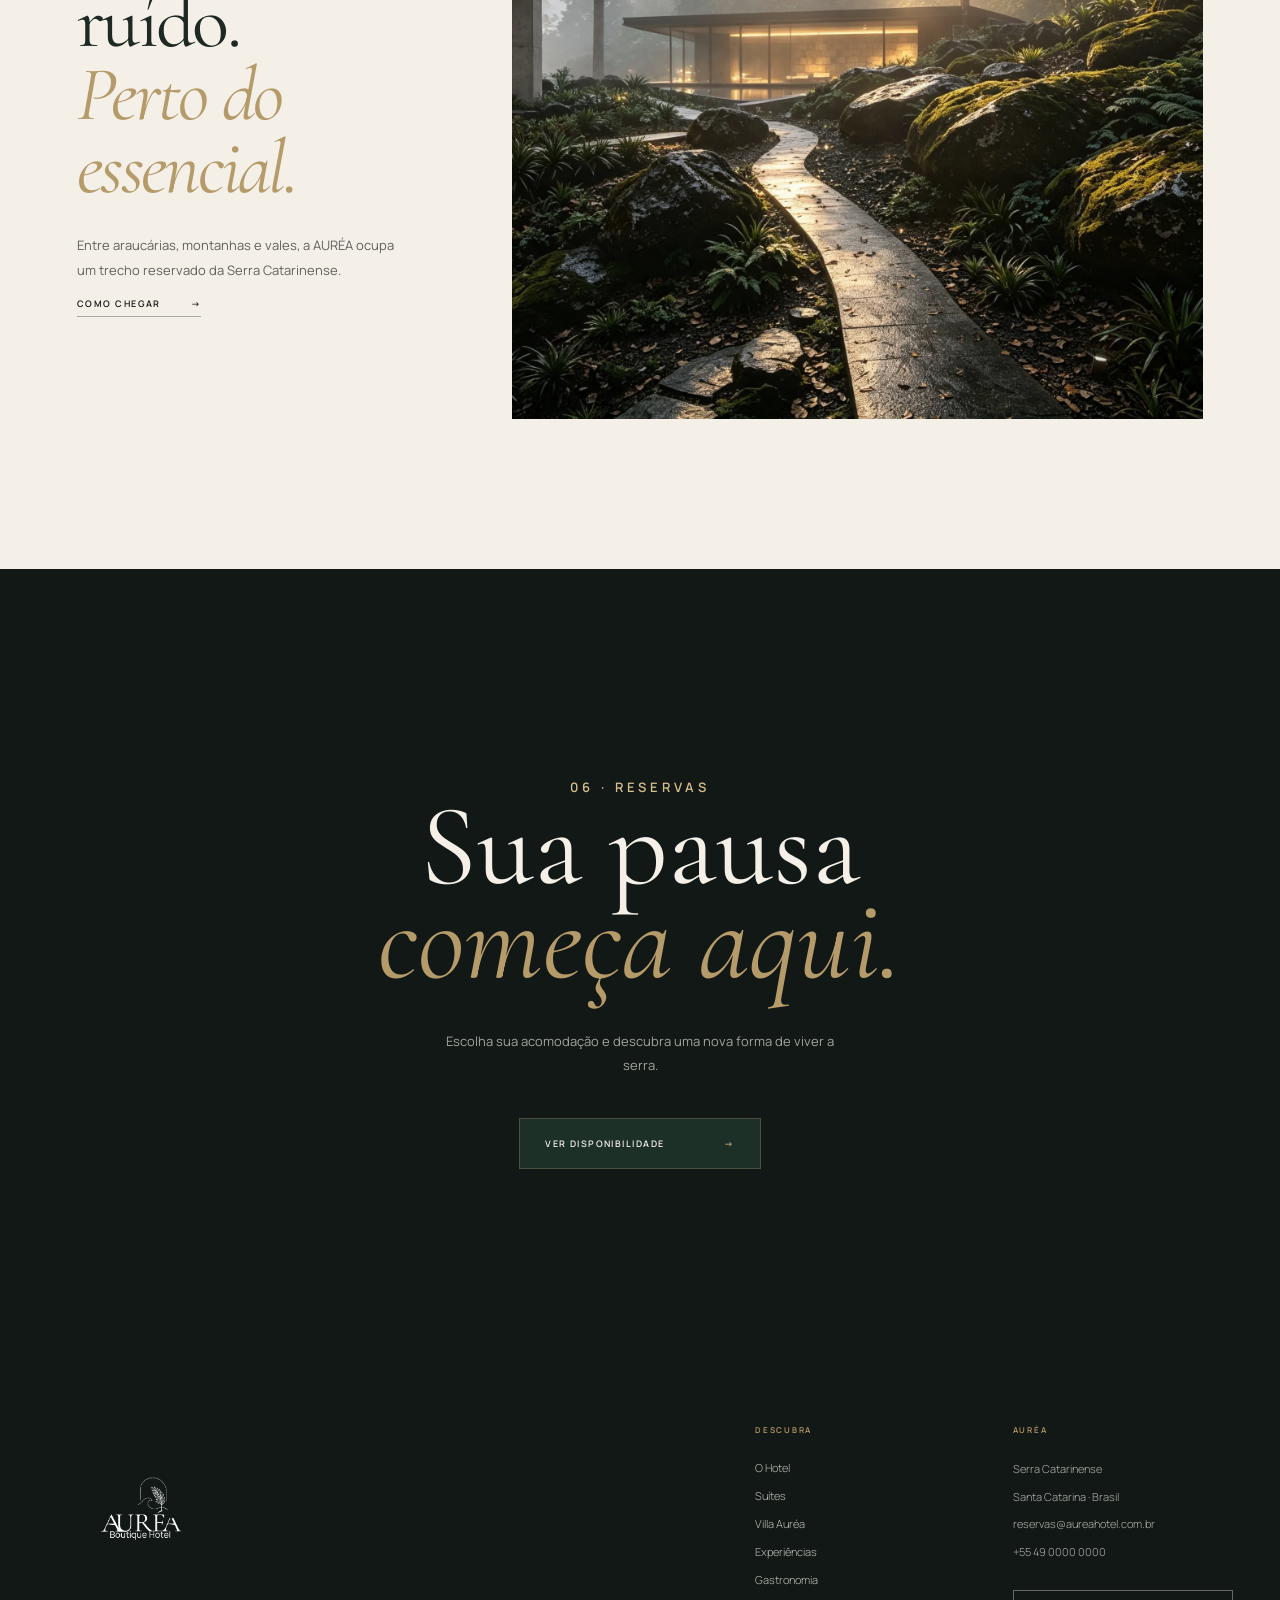
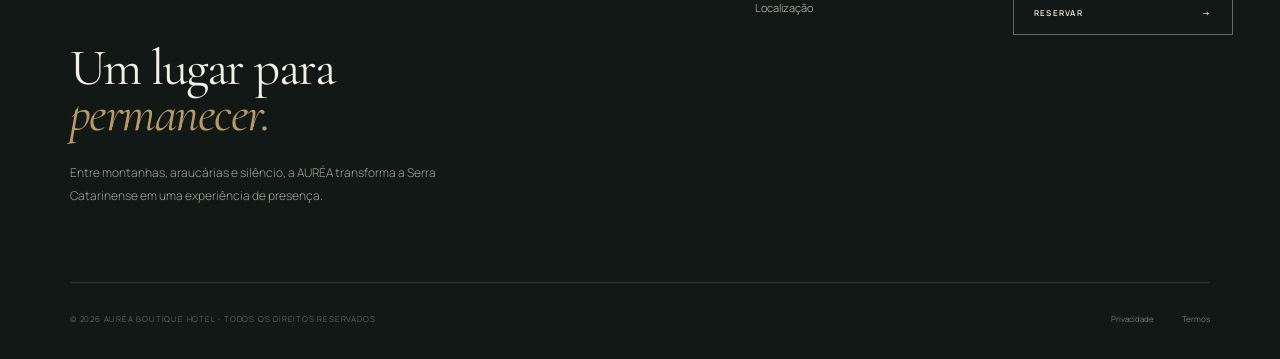
==== commit 7313e3d9: "Corrige carregamento duplicado das fontes" ====
--- a/index.html
+++ b/index.html
@@ -132,10 +132,6 @@
   >
 </noscript>
 
-  <link
-    href="https://fonts.googleapis.com/css2?family=Cormorant+Garamond:ital,wght@0,400;0,500;0,600;1,400&family=Manrope:wght@300;400;500;600&display=swap"
-    rel="stylesheet"
-  >
 
 
   <!-- =====================================================
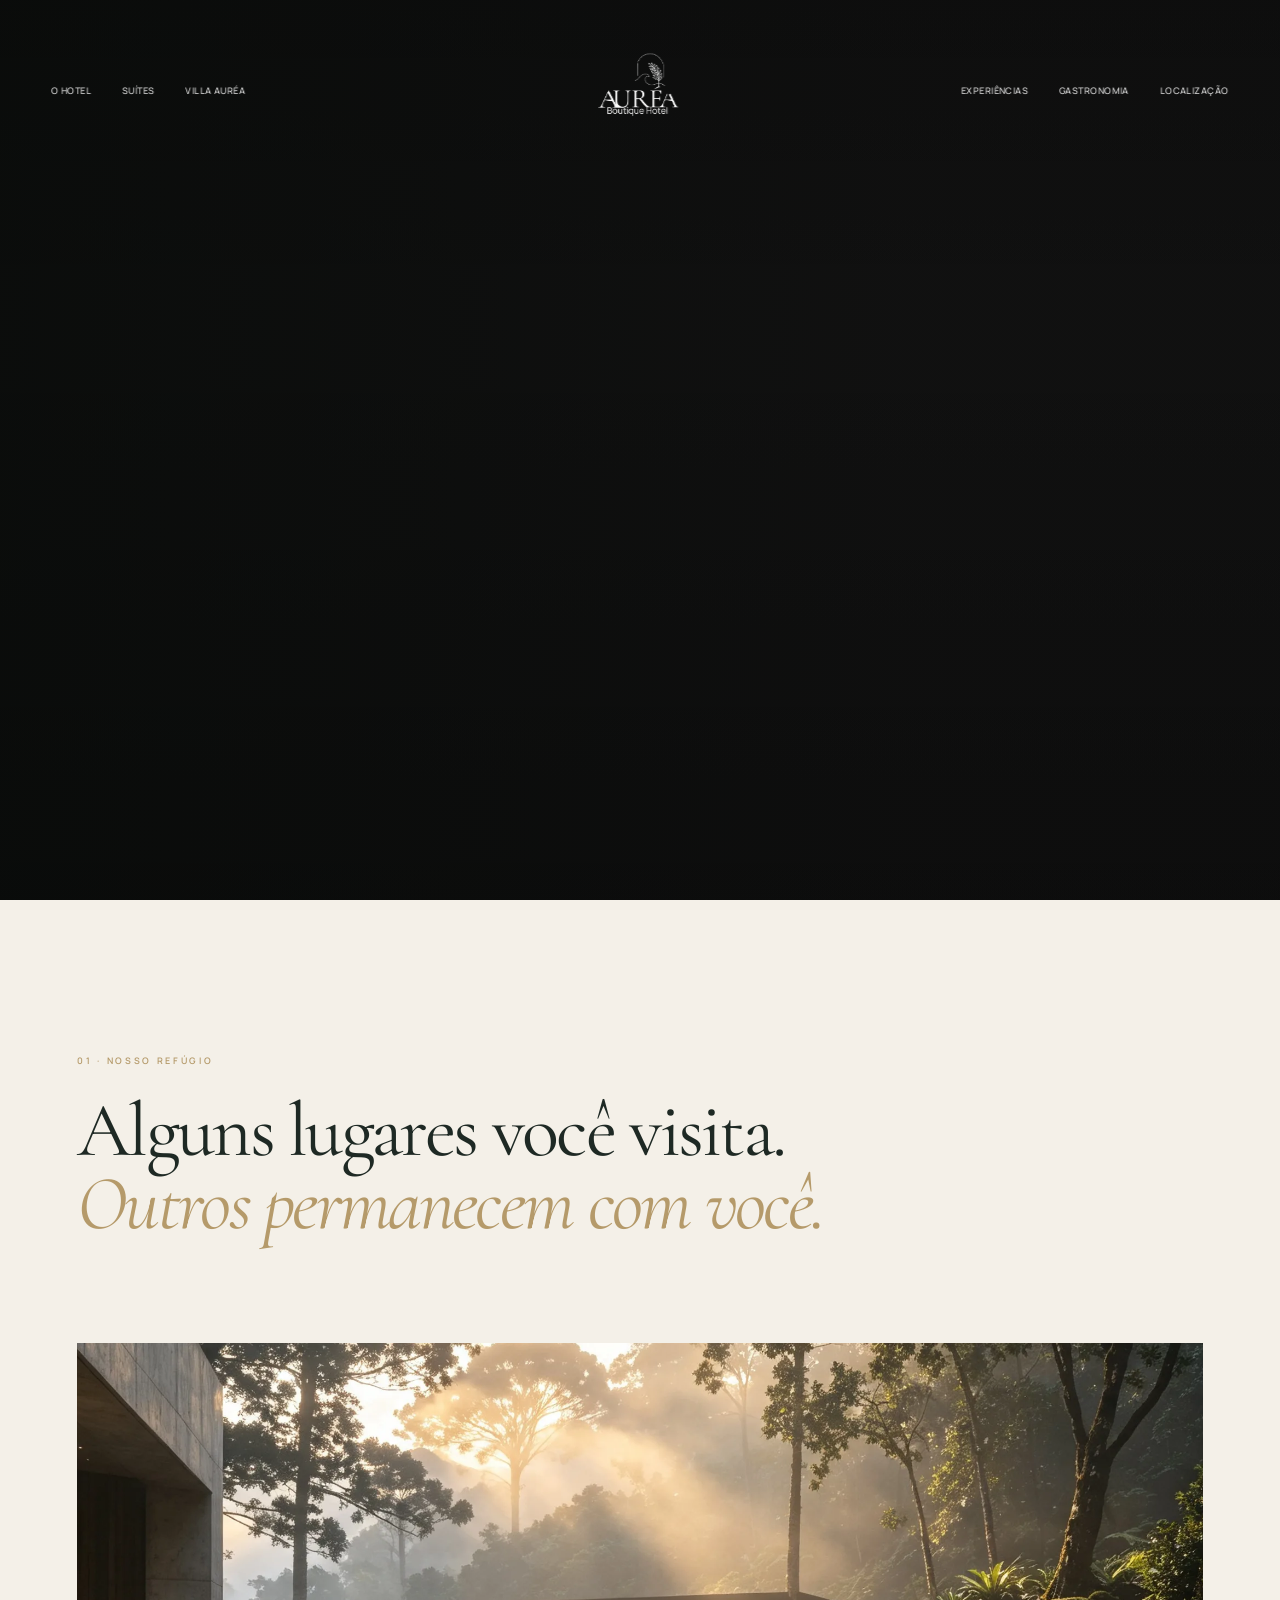
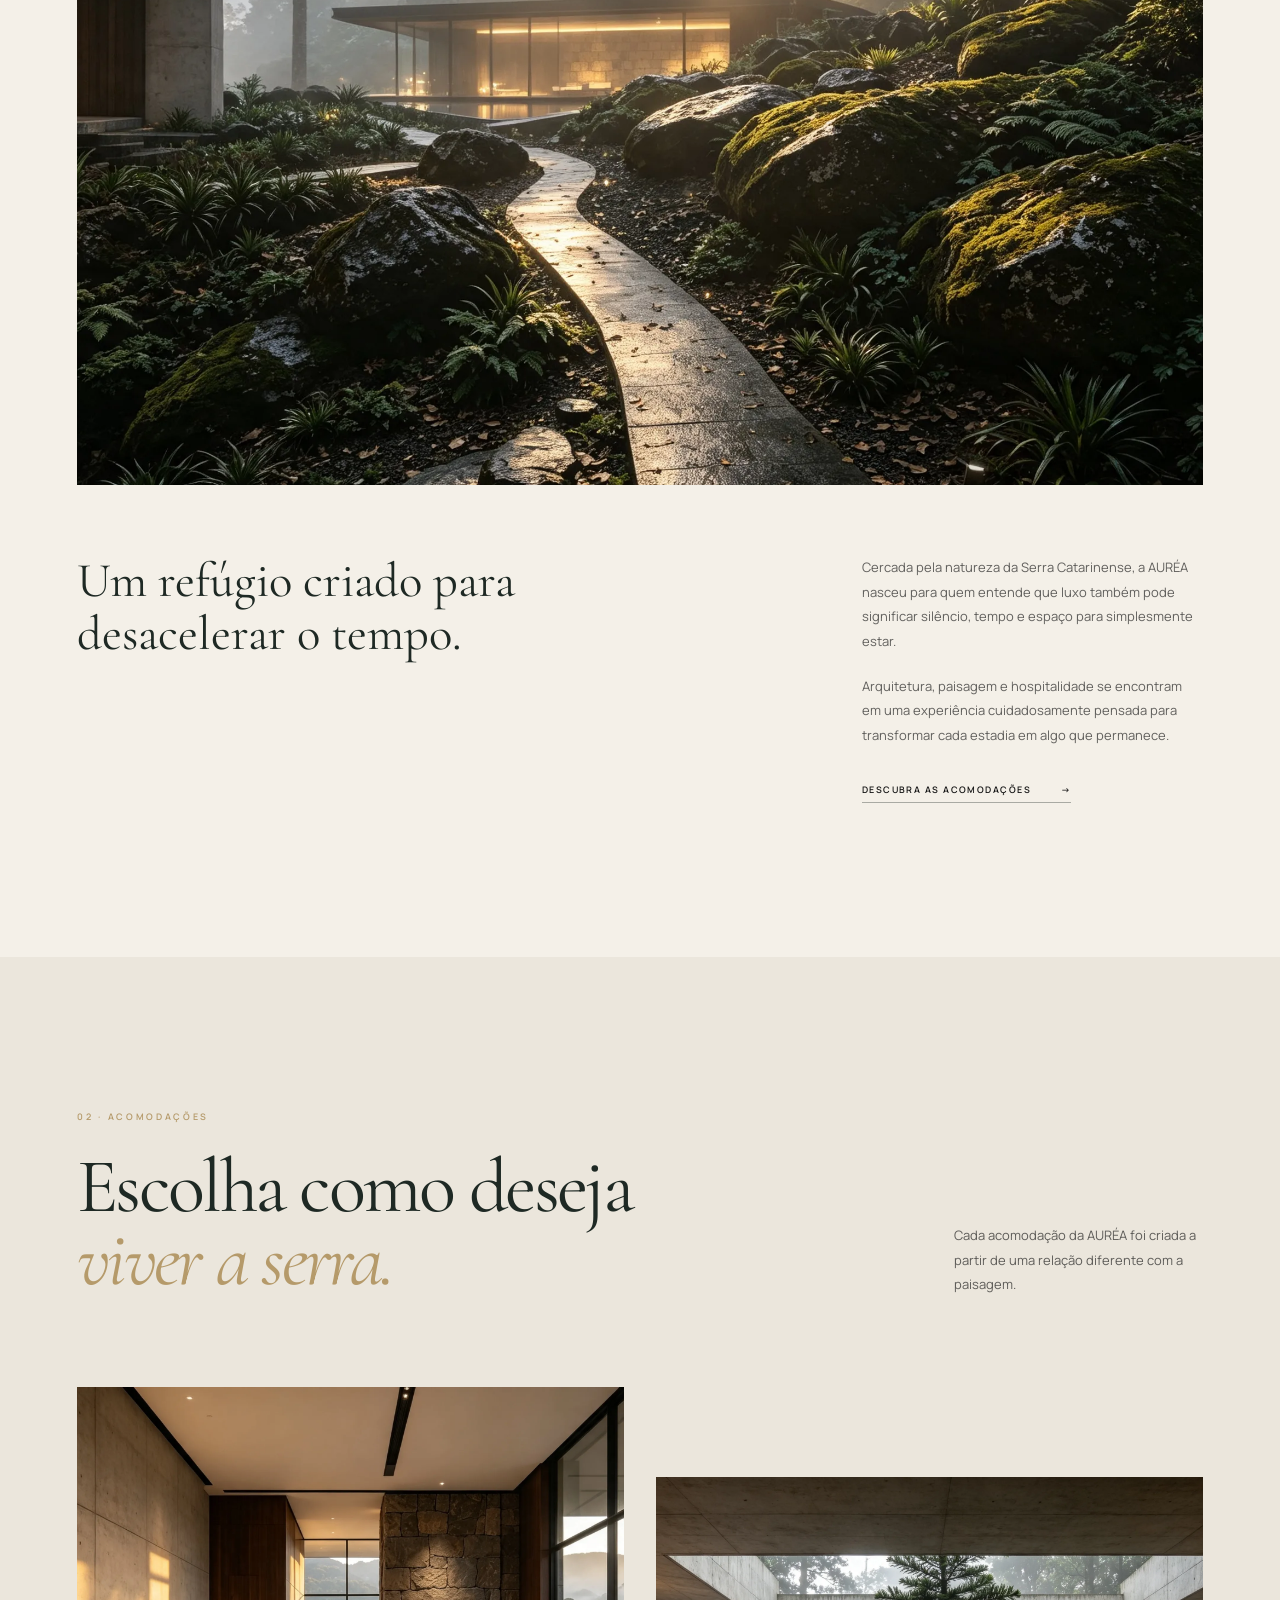
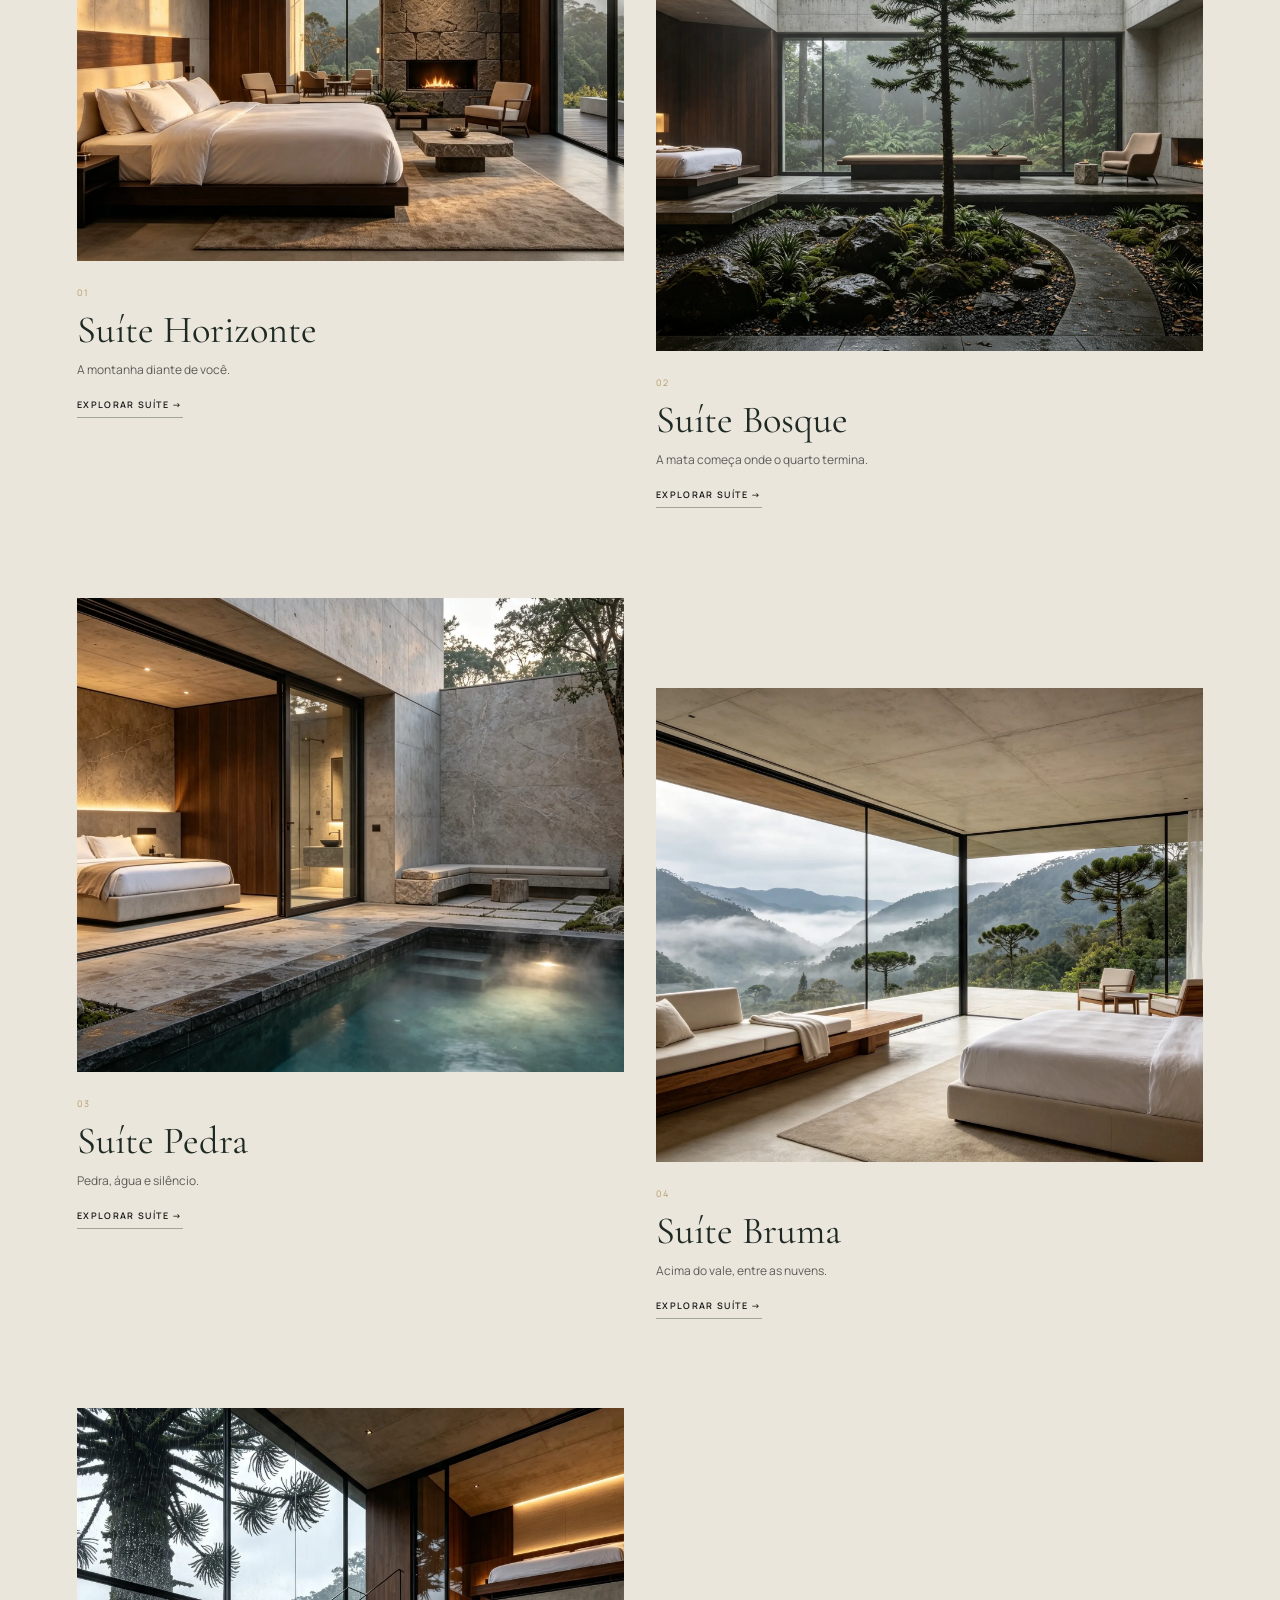
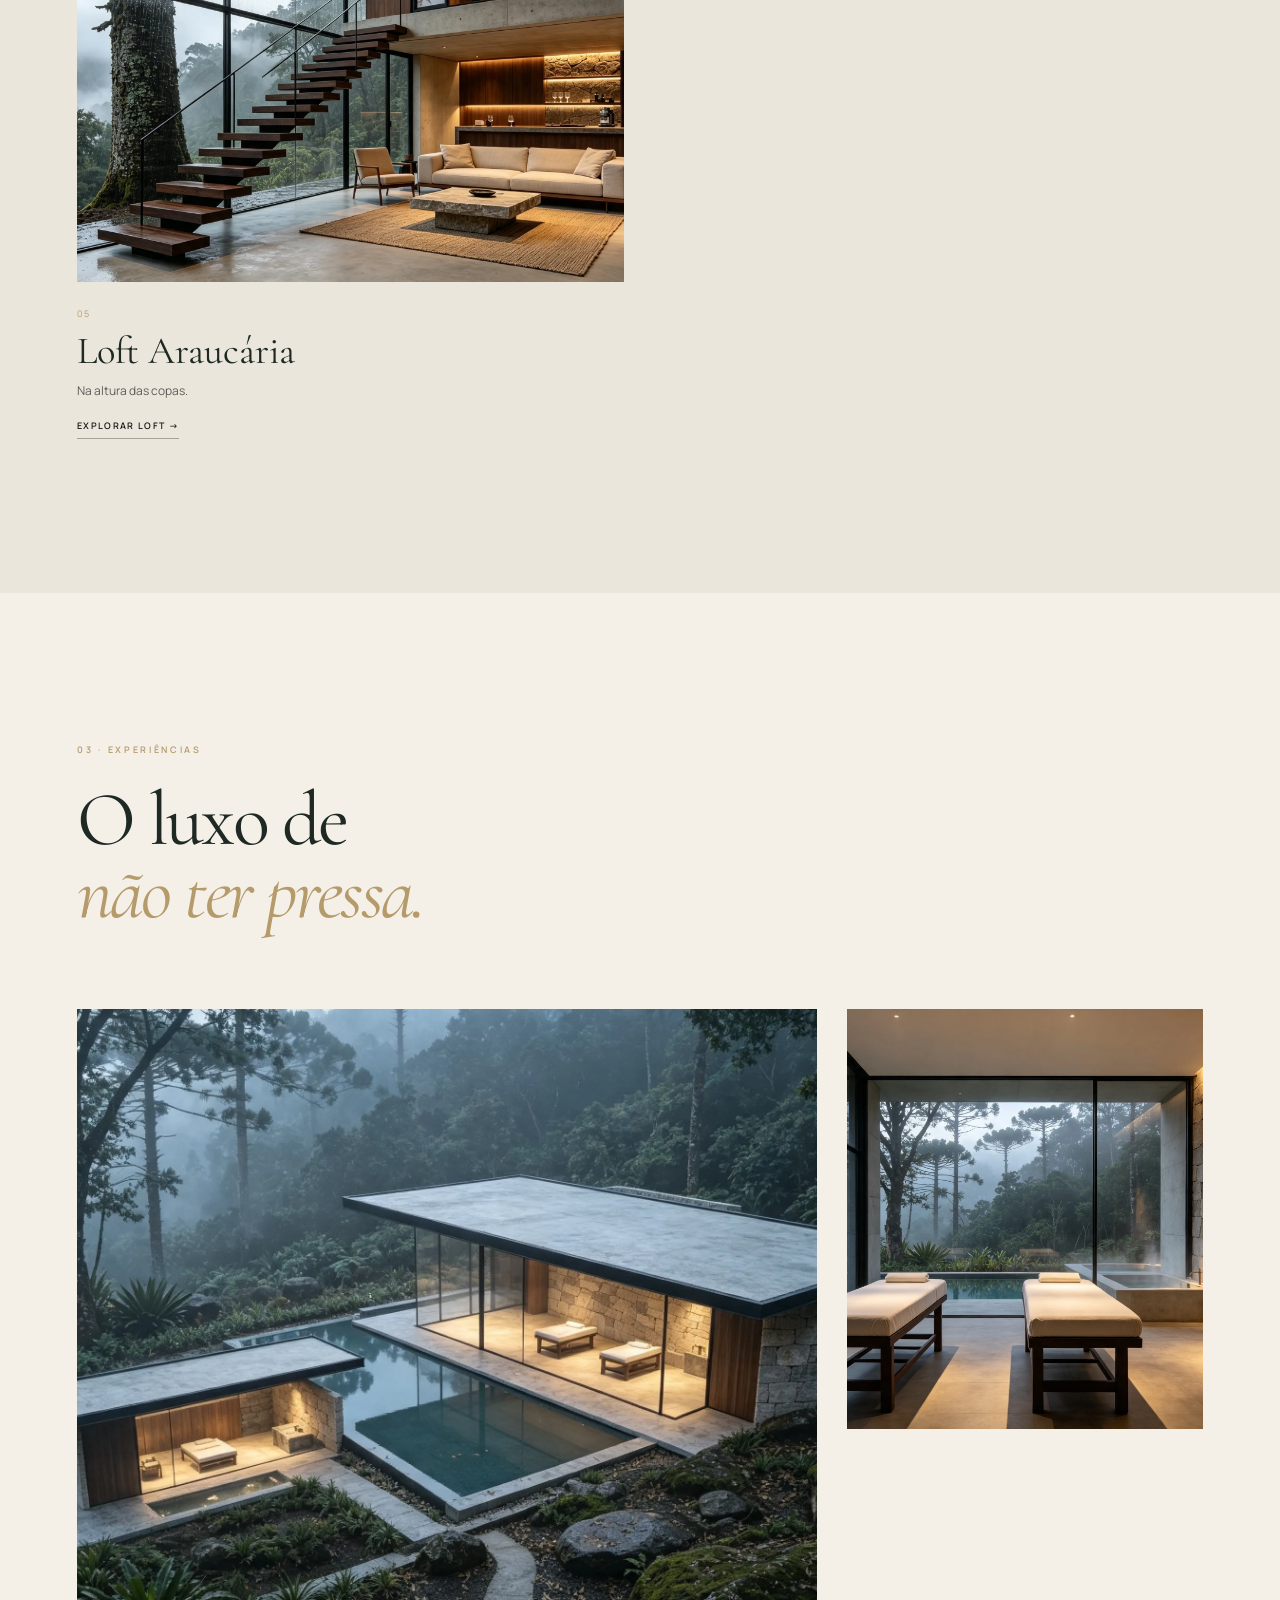
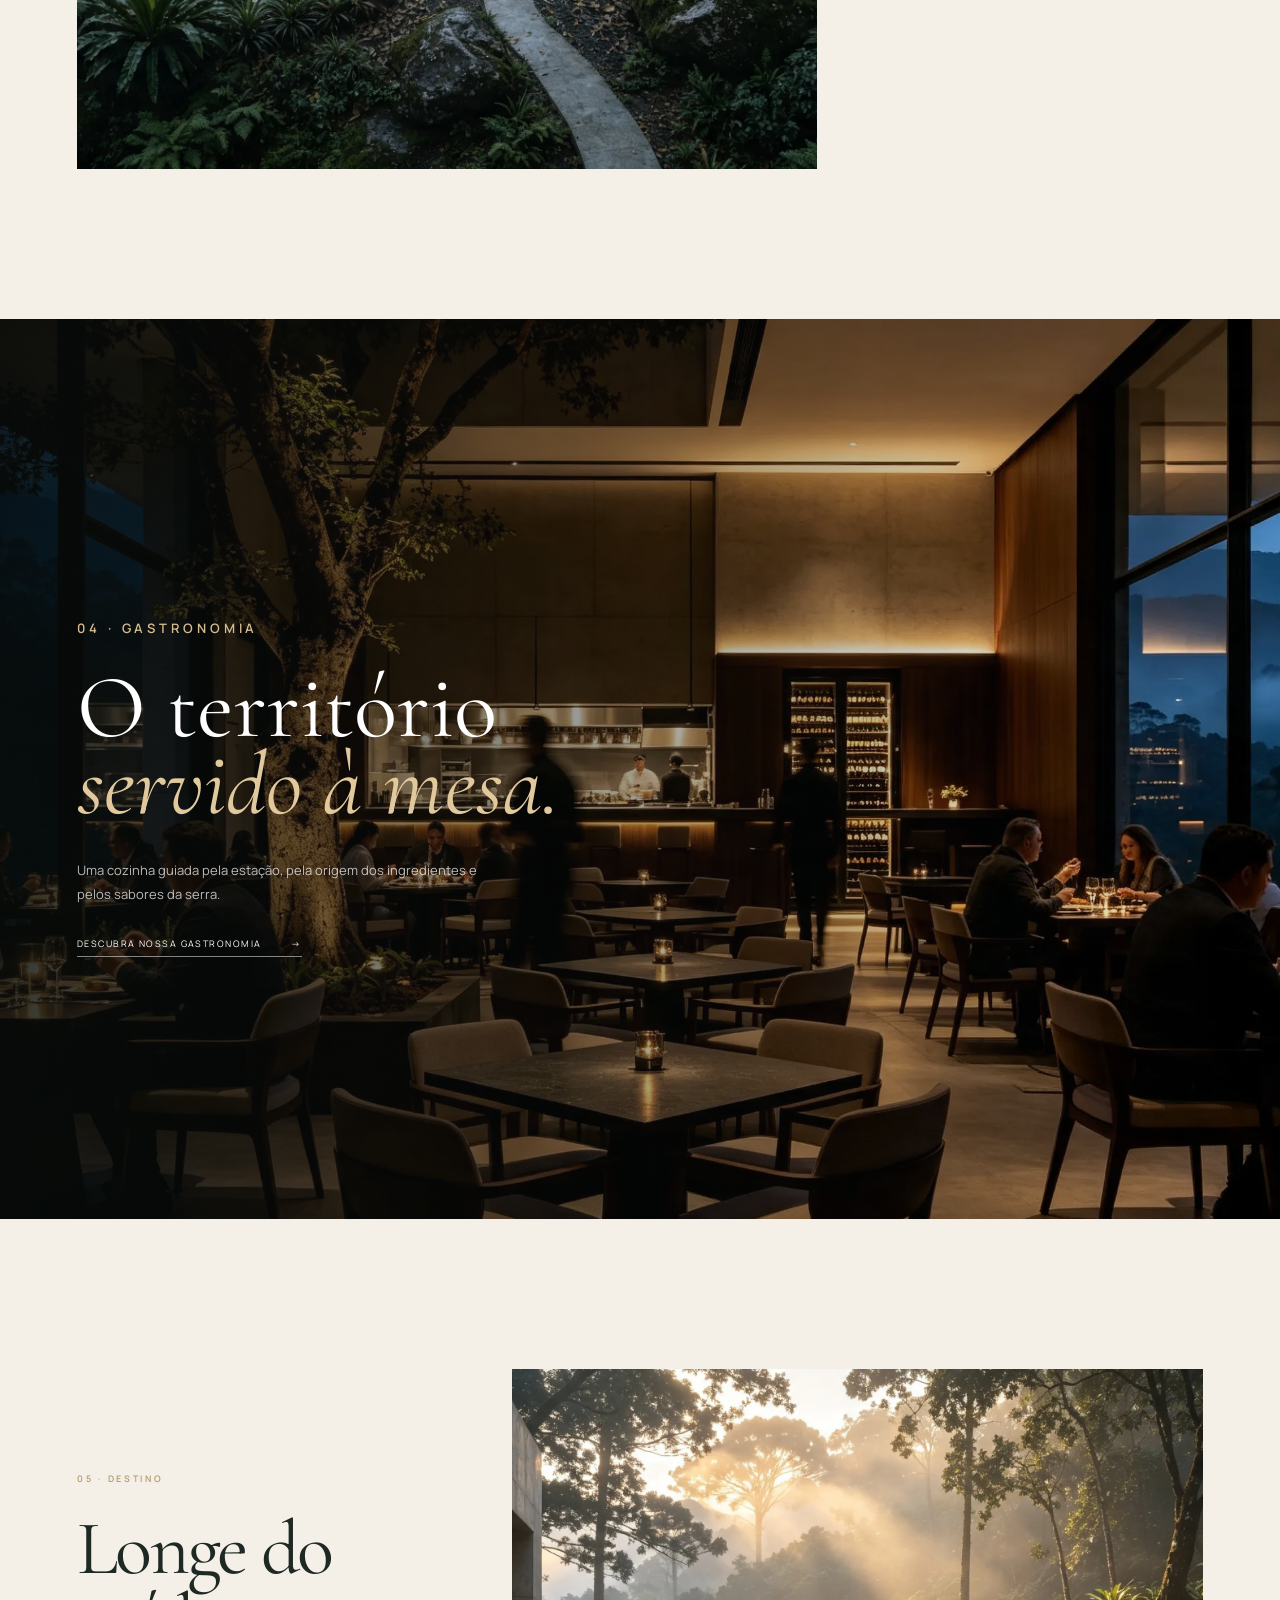
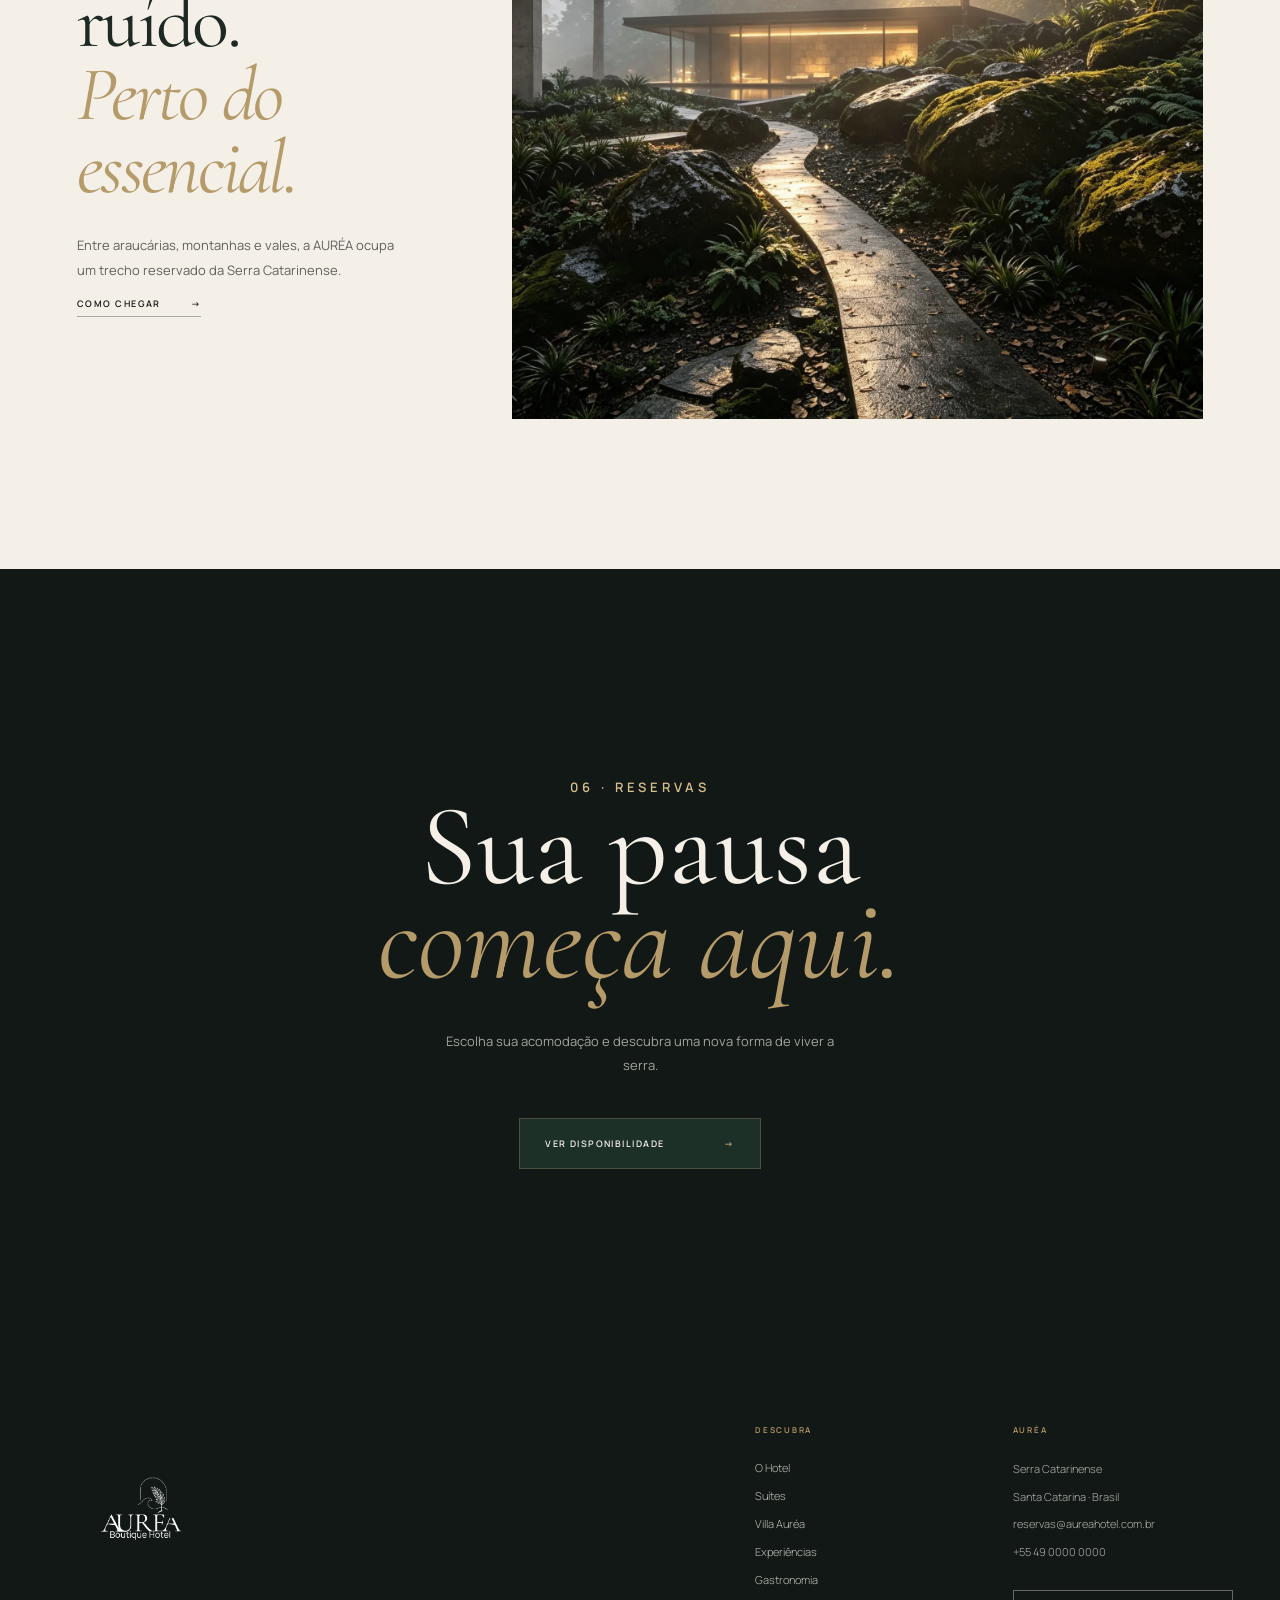
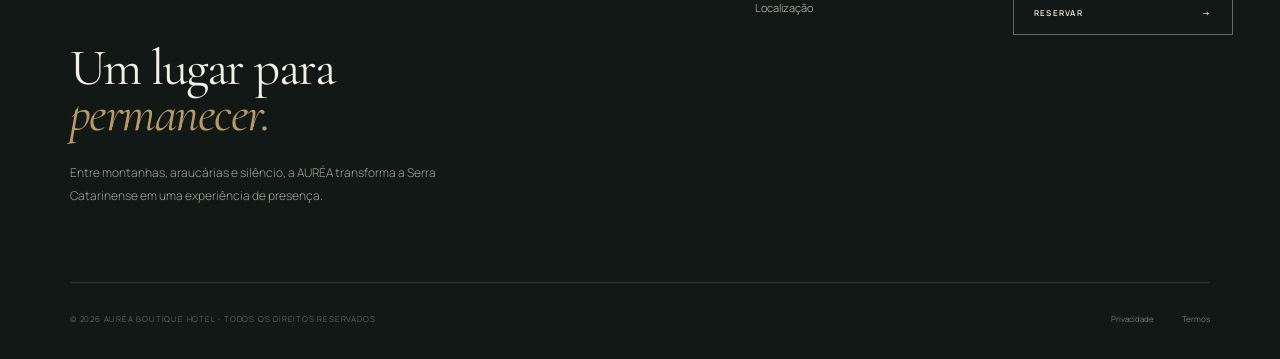
==== commit d3c89842: "exclusao descubra" ====
--- a/index.html
+++ b/index.html
@@ -429,19 +429,6 @@
       </div>
 
 
-      <!-- INDICADOR -->
-
-      <div class="discover">
-
-        <span>
-          Descubra
-        </span>
-
-        <span class="discover-line"></span>
-
-      </div>
-
-
     </section>
 
 
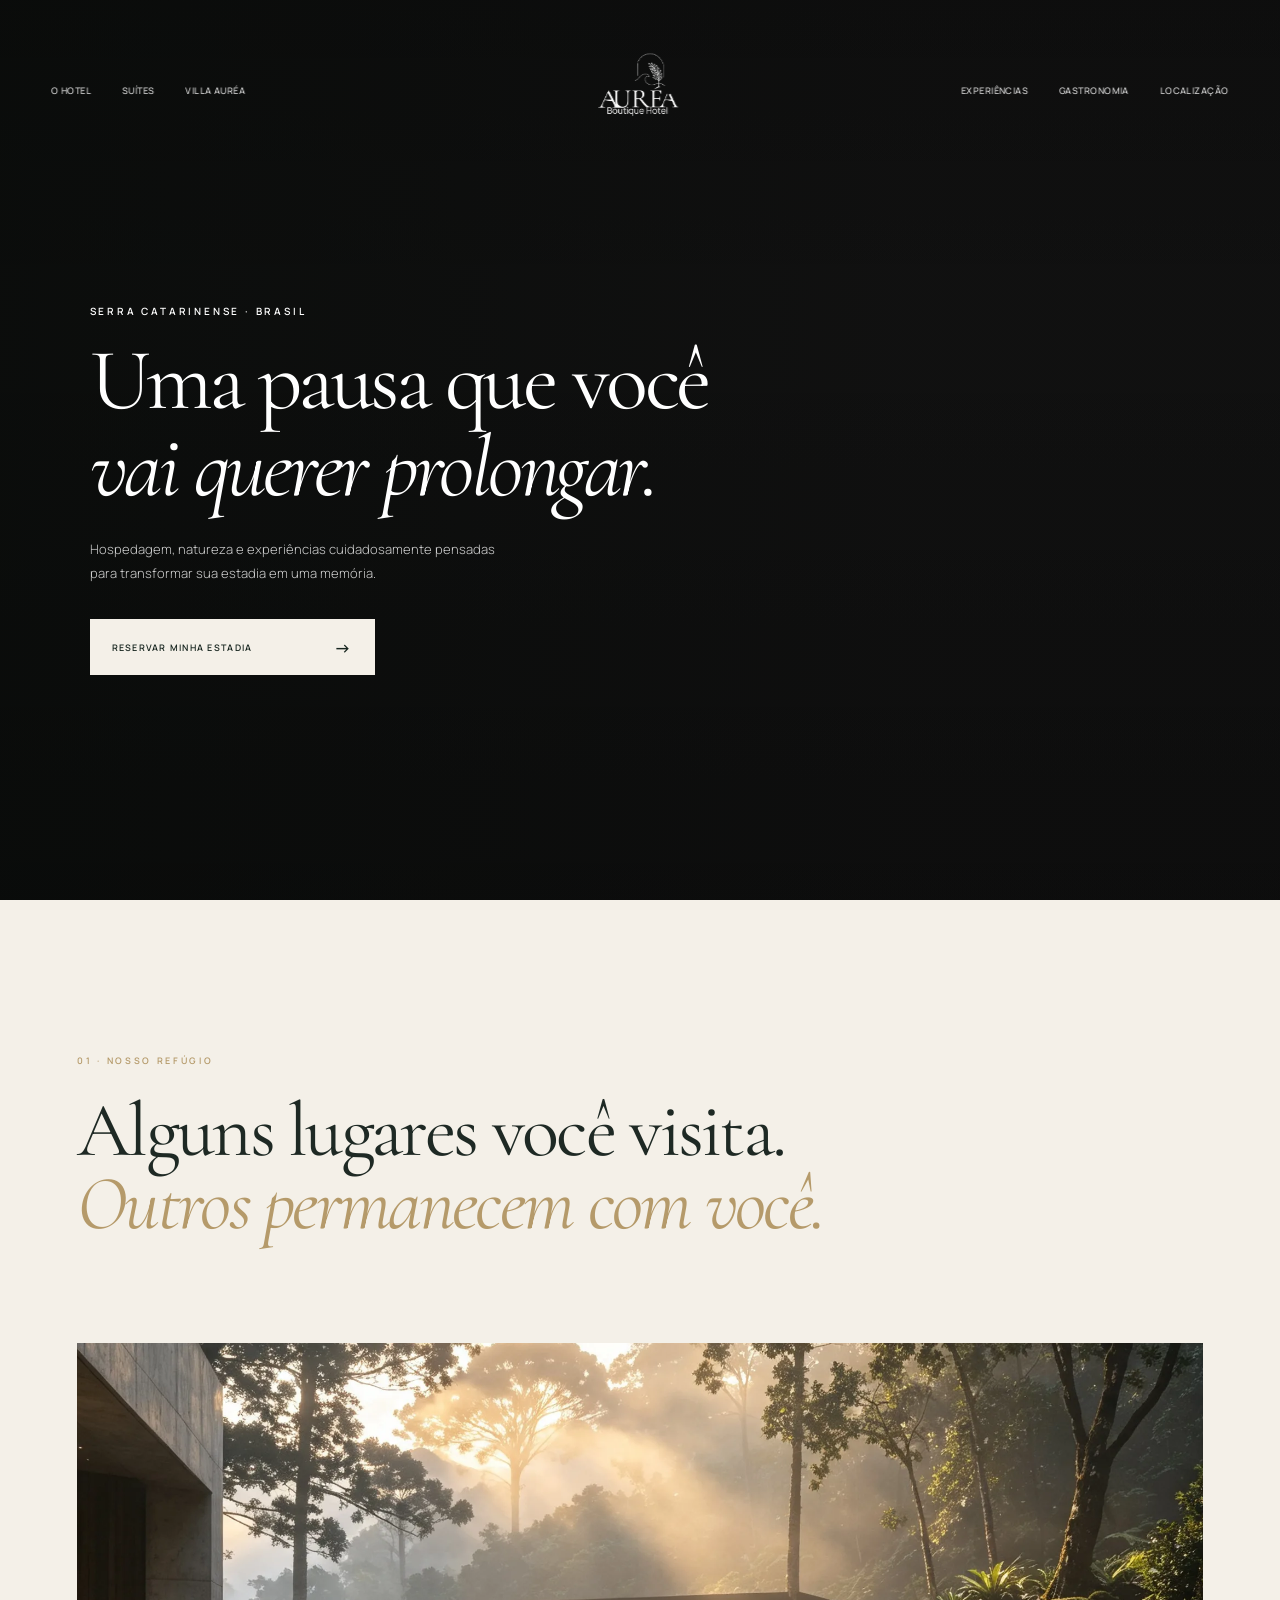
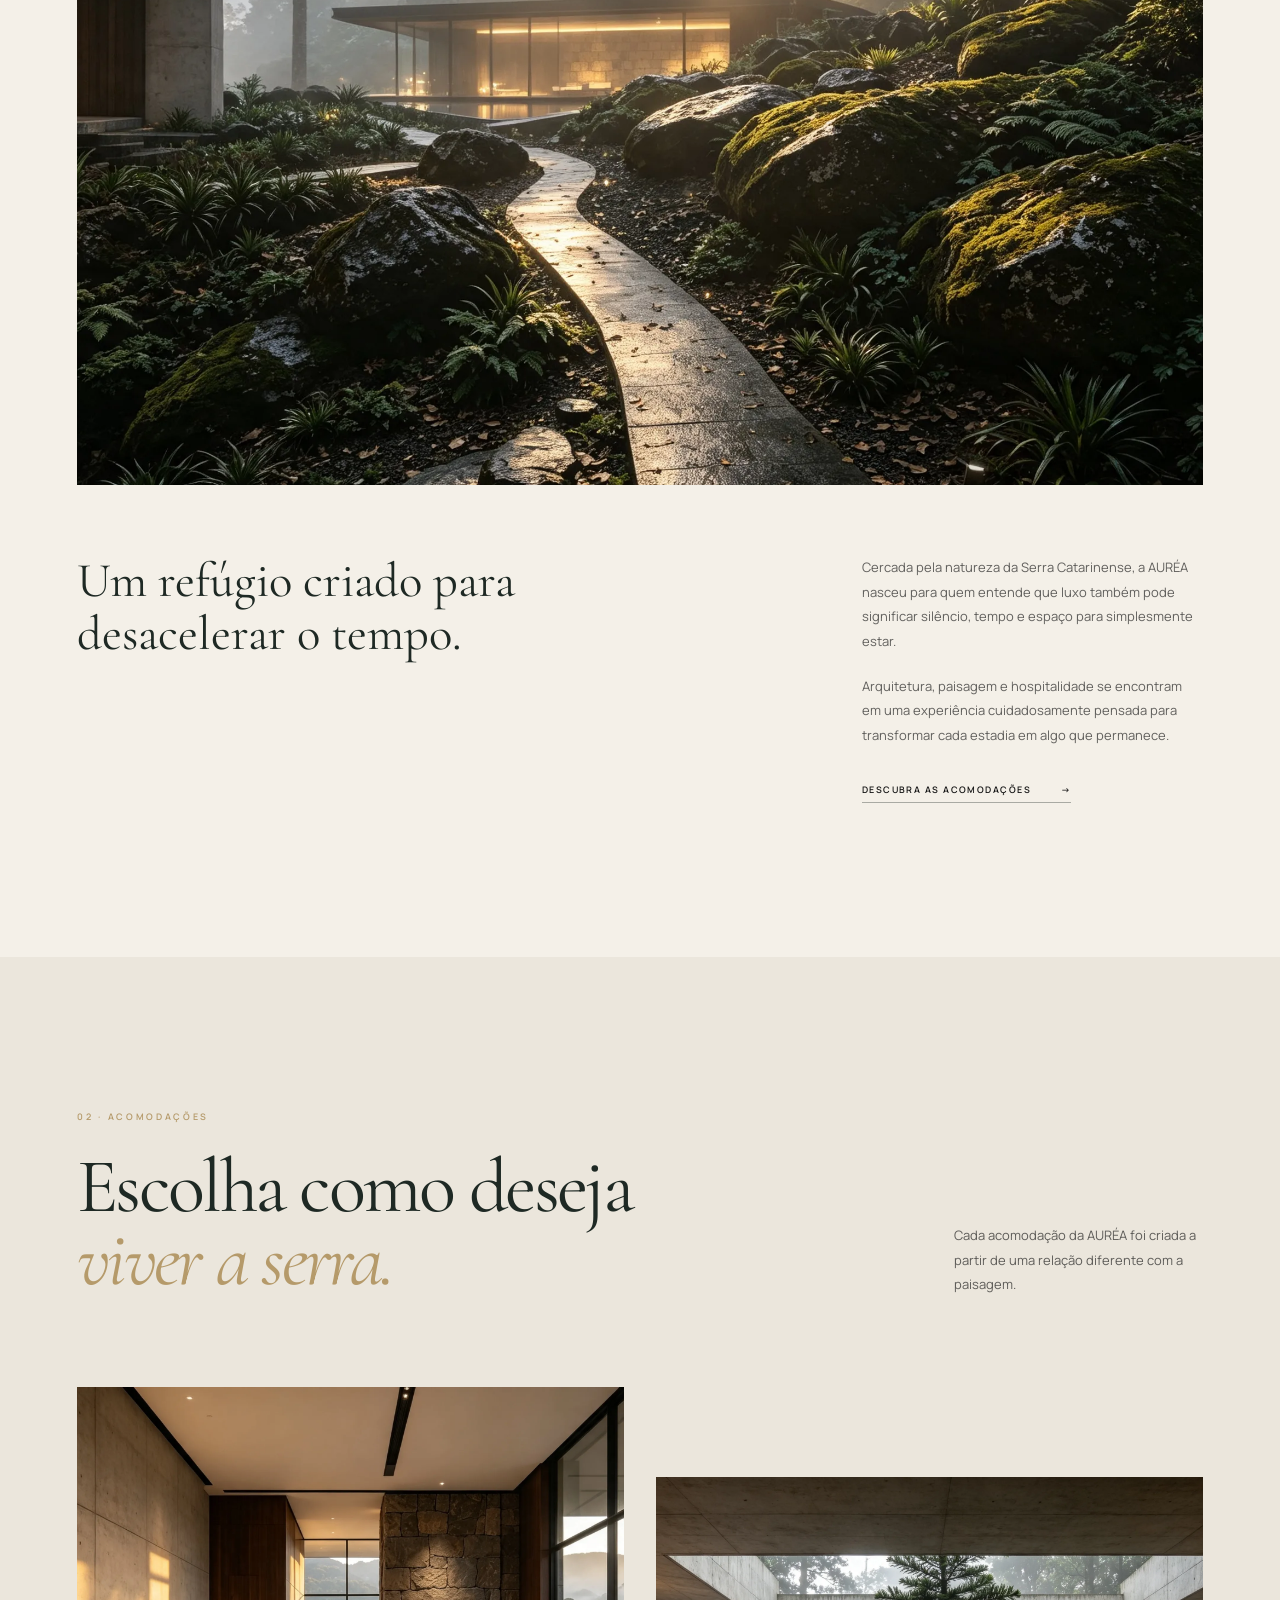
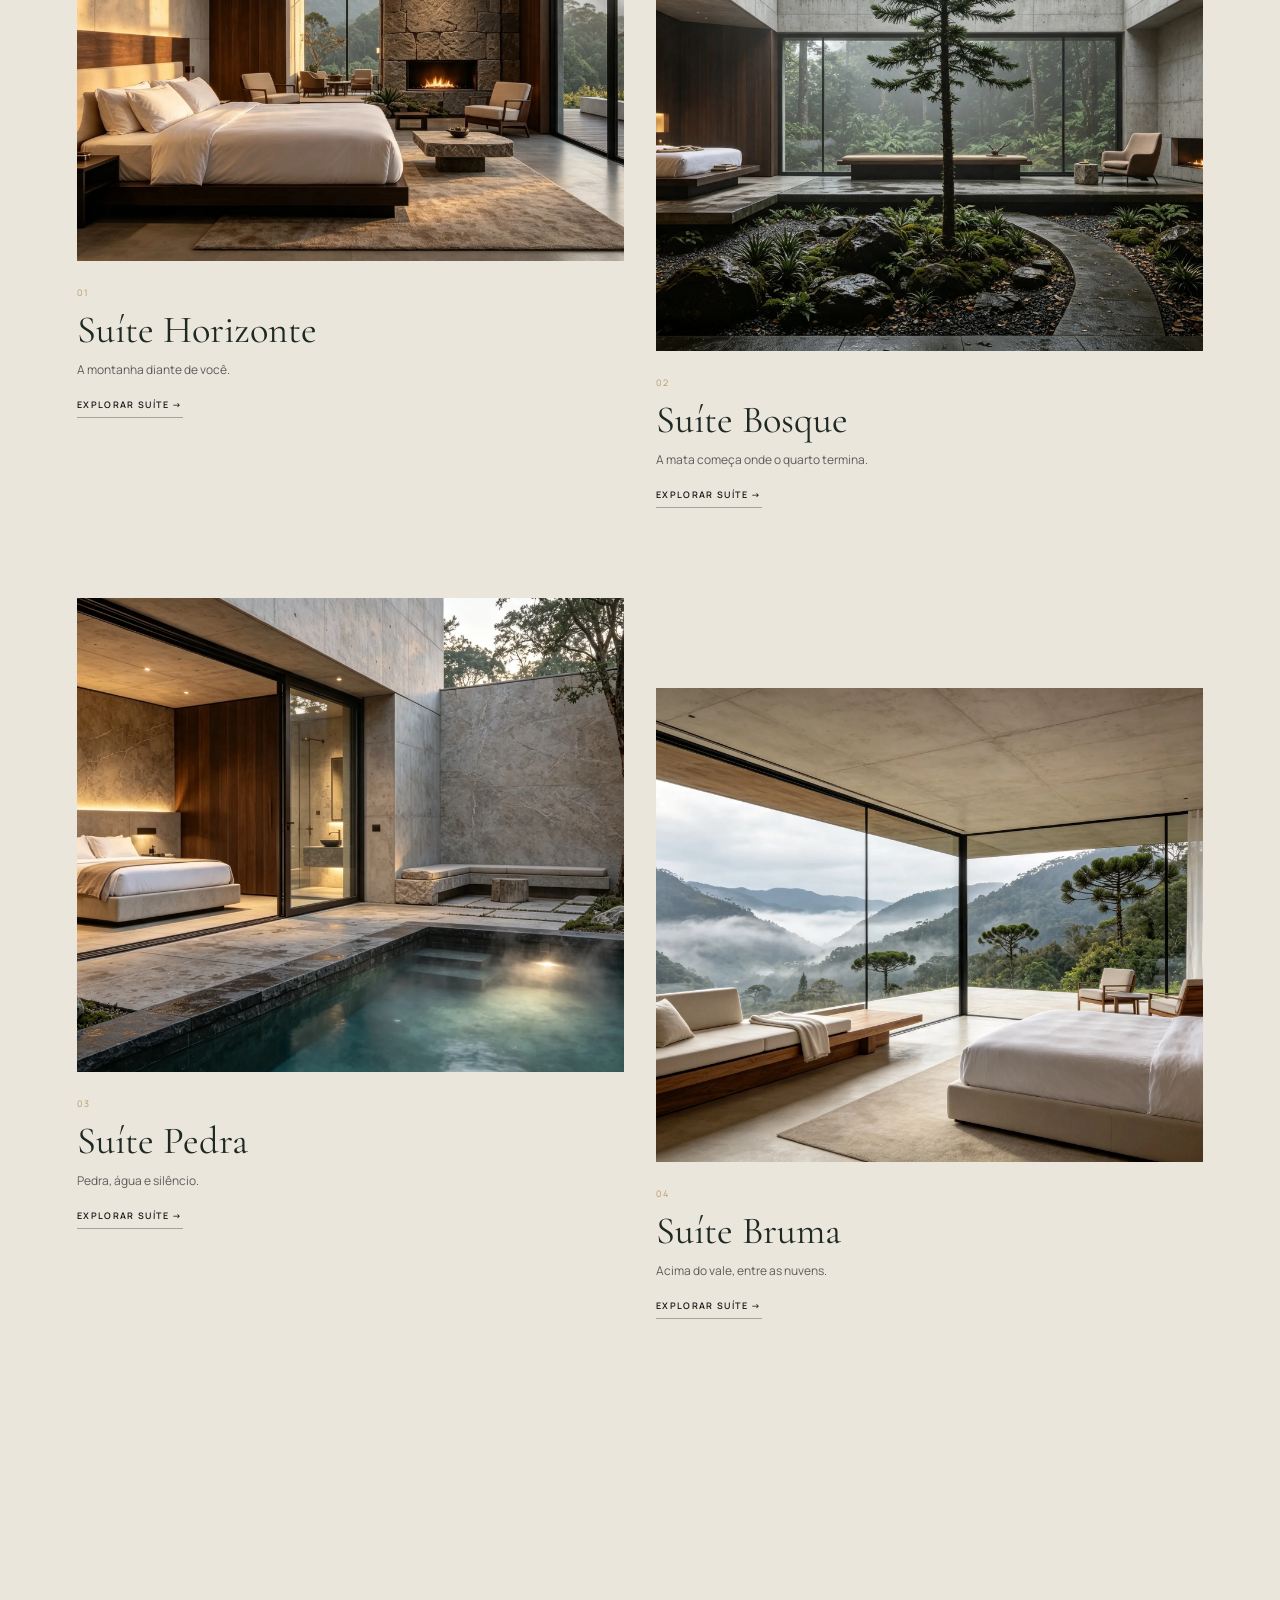
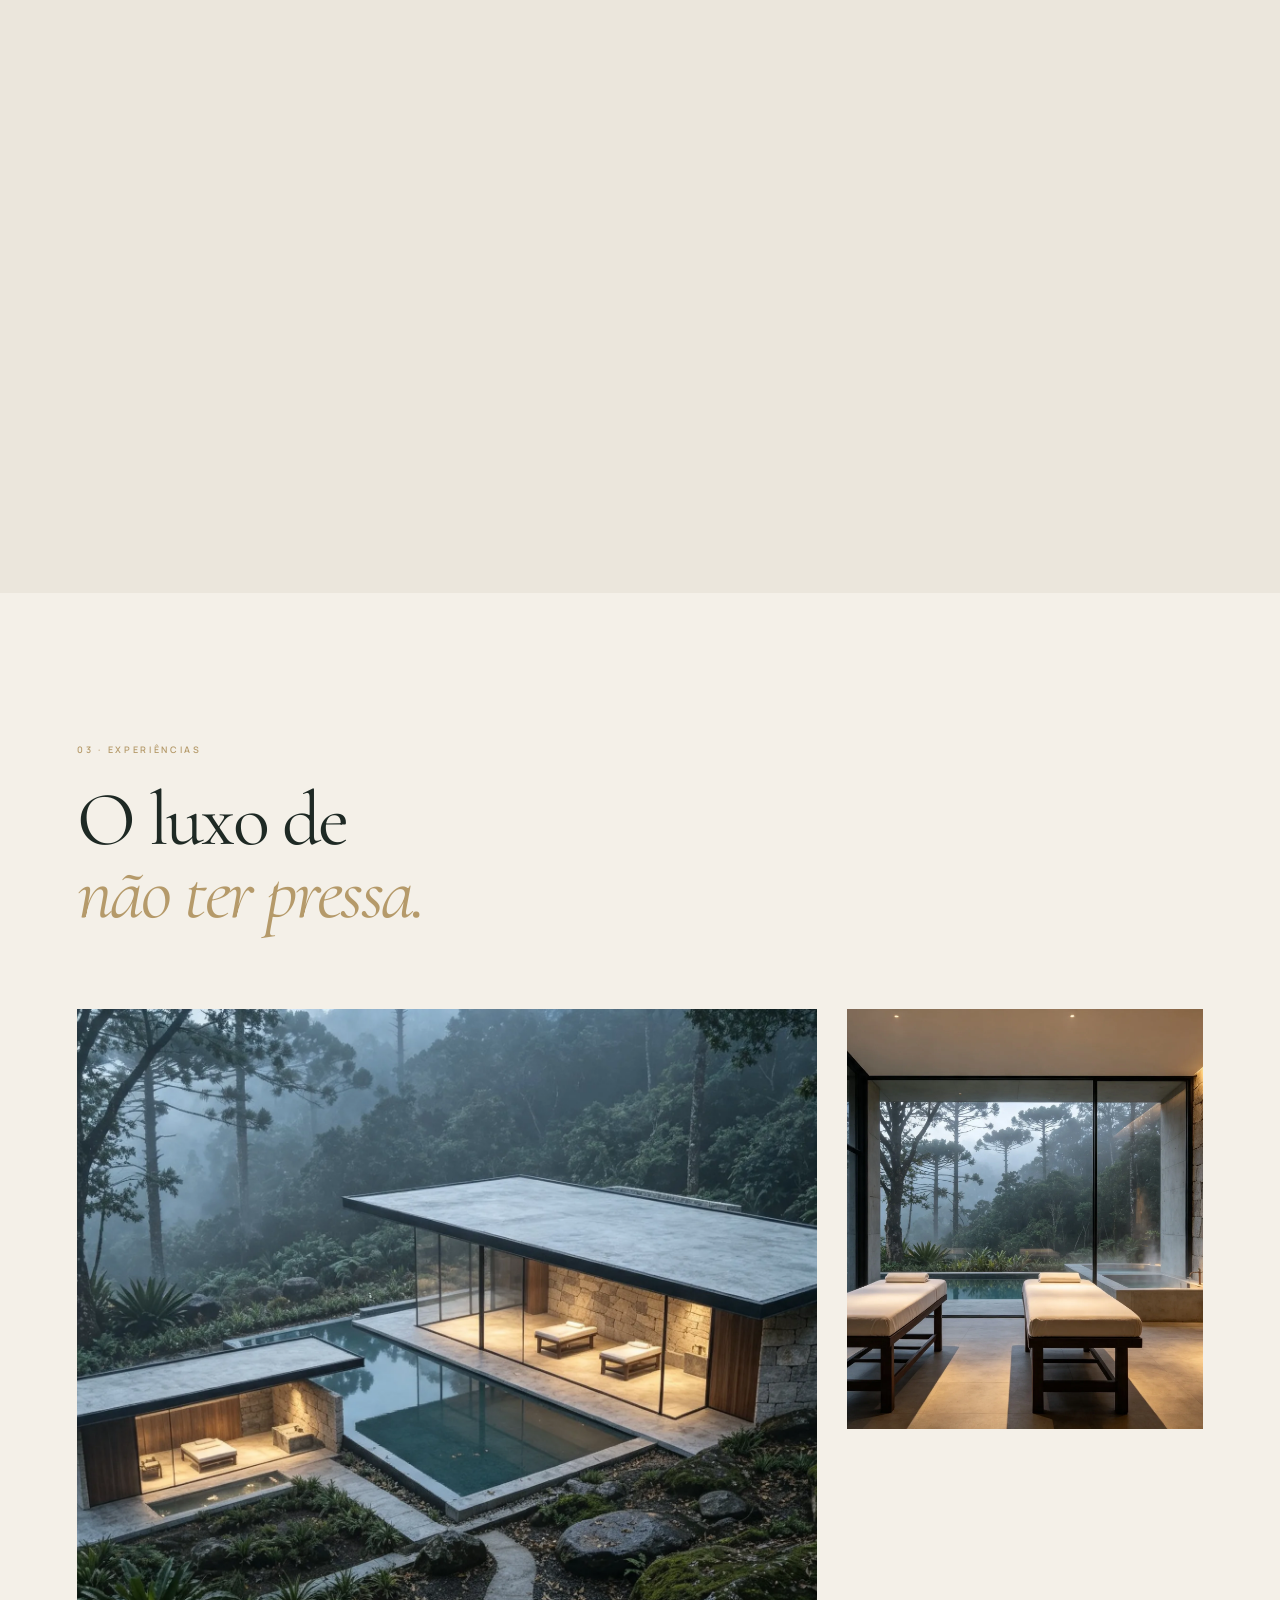
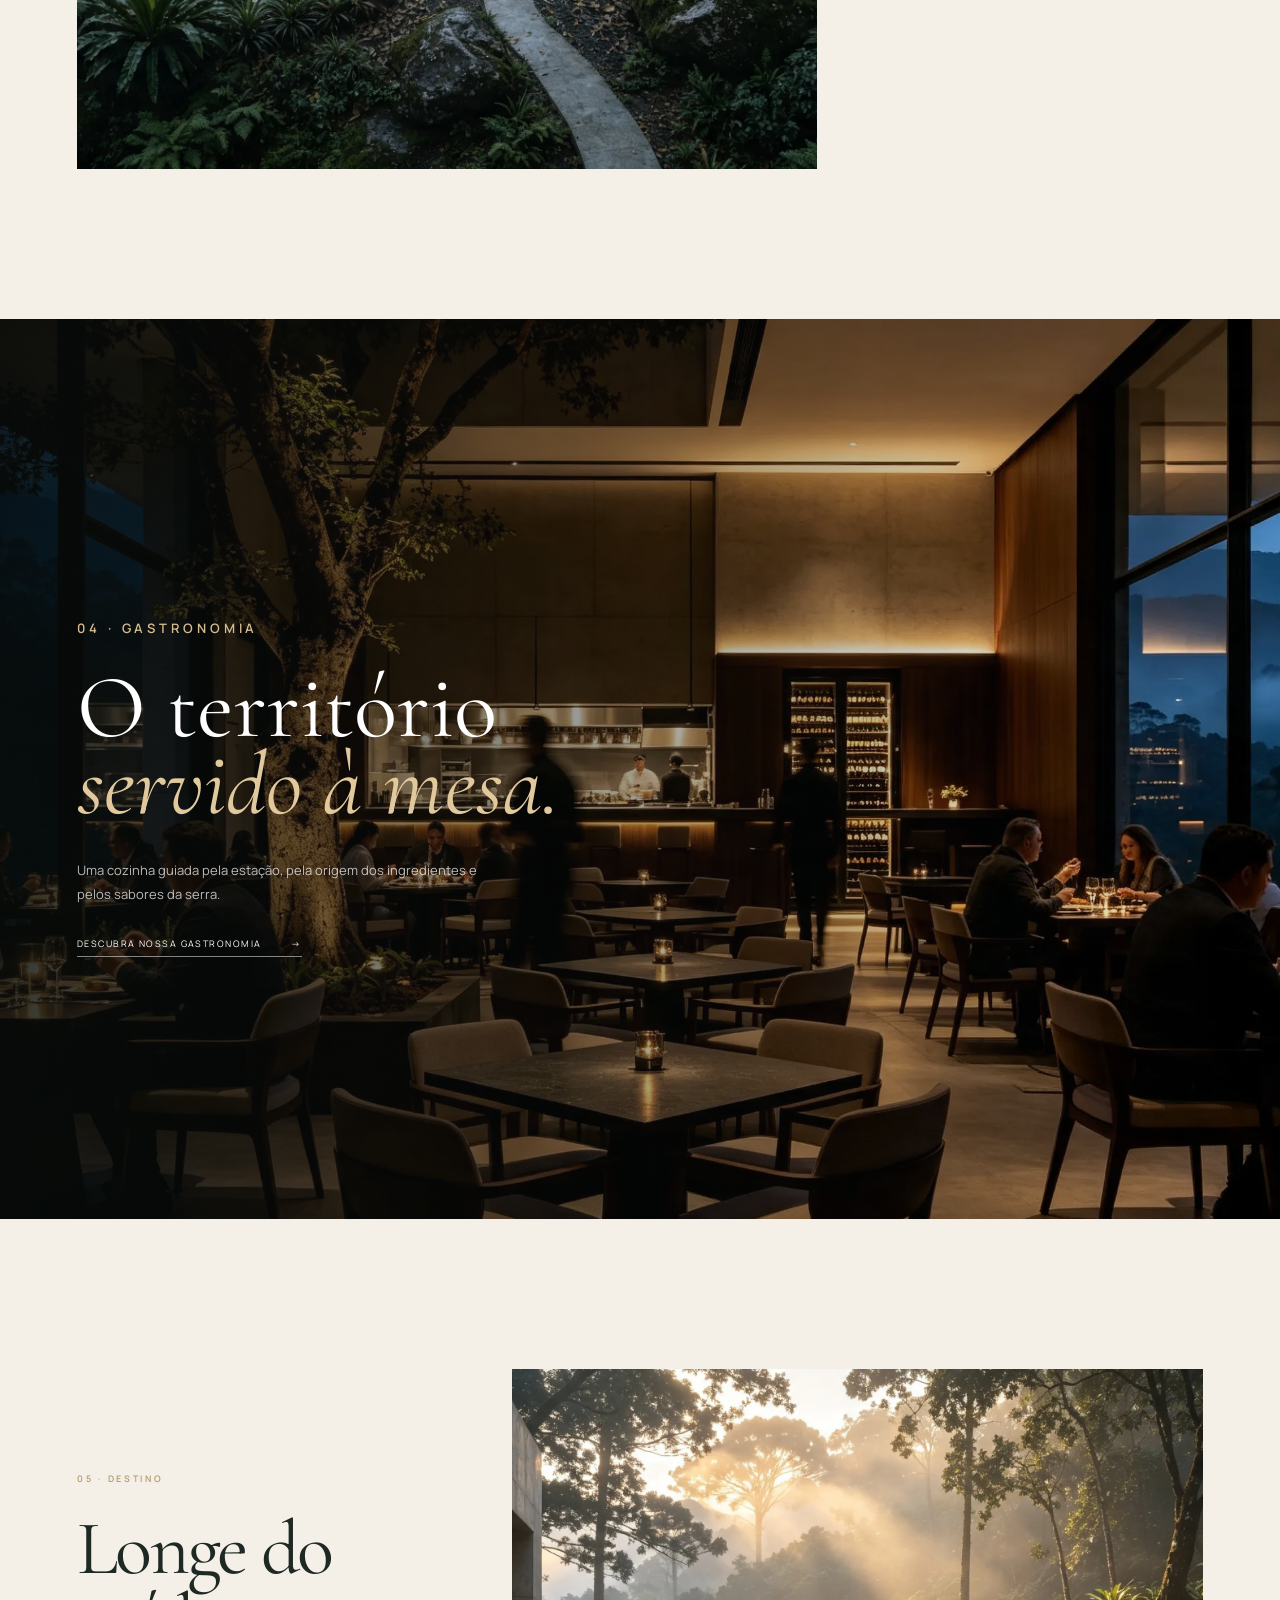
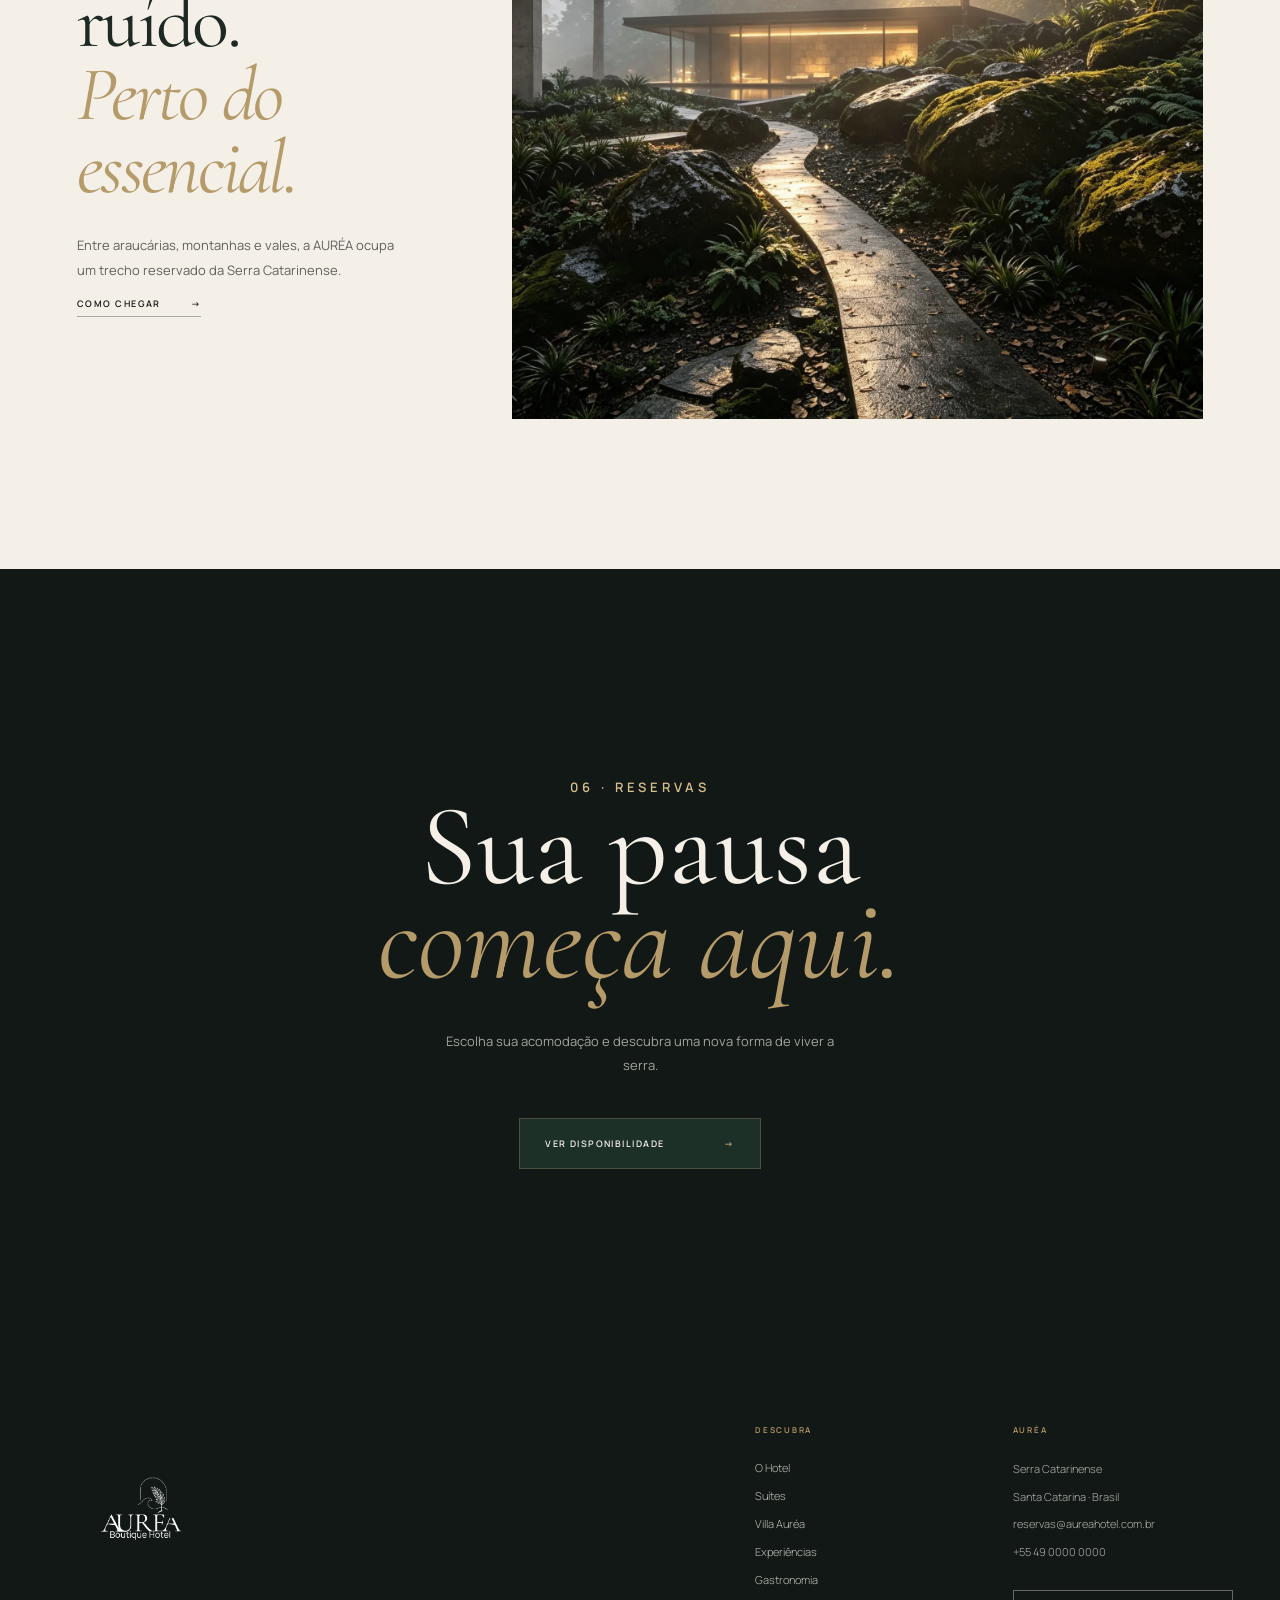
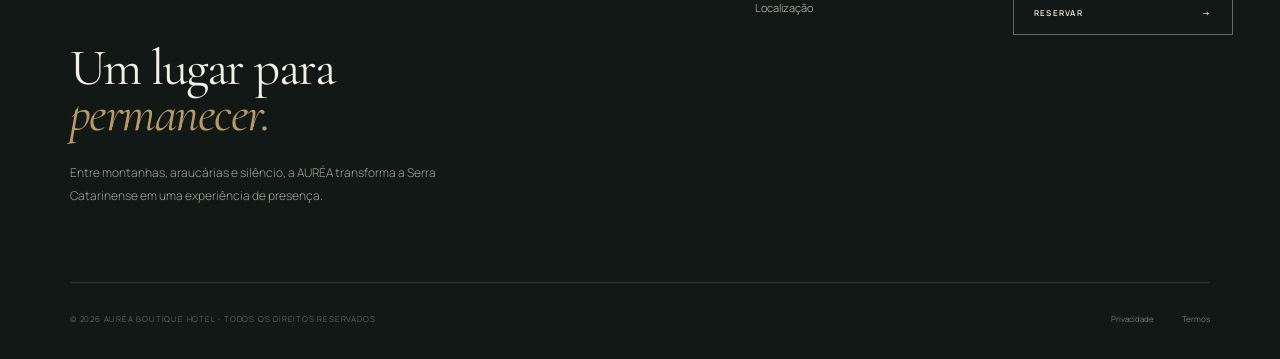
==== commit 43d05200: "animation alteracao" ====
--- a/index.html
+++ b/index.html
@@ -429,6 +429,7 @@
       </div>
 
 
+
     </section>
 
 
--- a/animations.css
+++ b/animations.css
@@ -314,22 +314,8 @@
 ========================================================= */
 
 .hero-reveal {
-  opacity: 0;
-
-  transform:
-    translateY(24px);
-
-  animation:
-    heroContentReveal
-    1s
-    0.2s
-    cubic-bezier(
-      0.22,
-      1,
-      0.36,
-      1
-    )
-    forwards;
+  opacity: 1;
+  transform: translateY(0);
 }
 
 
--- a/animations.css
+++ b/animations.css
@@ -314,22 +314,8 @@
 ========================================================= */
 
 .hero-reveal {
-  opacity: 0;
-
-  transform:
-    translateY(24px);
-
-  animation:
-    heroContentReveal
-    1s
-    0.2s
-    cubic-bezier(
-      0.22,
-      1,
-      0.36,
-      1
-    )
-    forwards;
+  opacity: 1;
+  transform: translateY(0);
 }
 
 
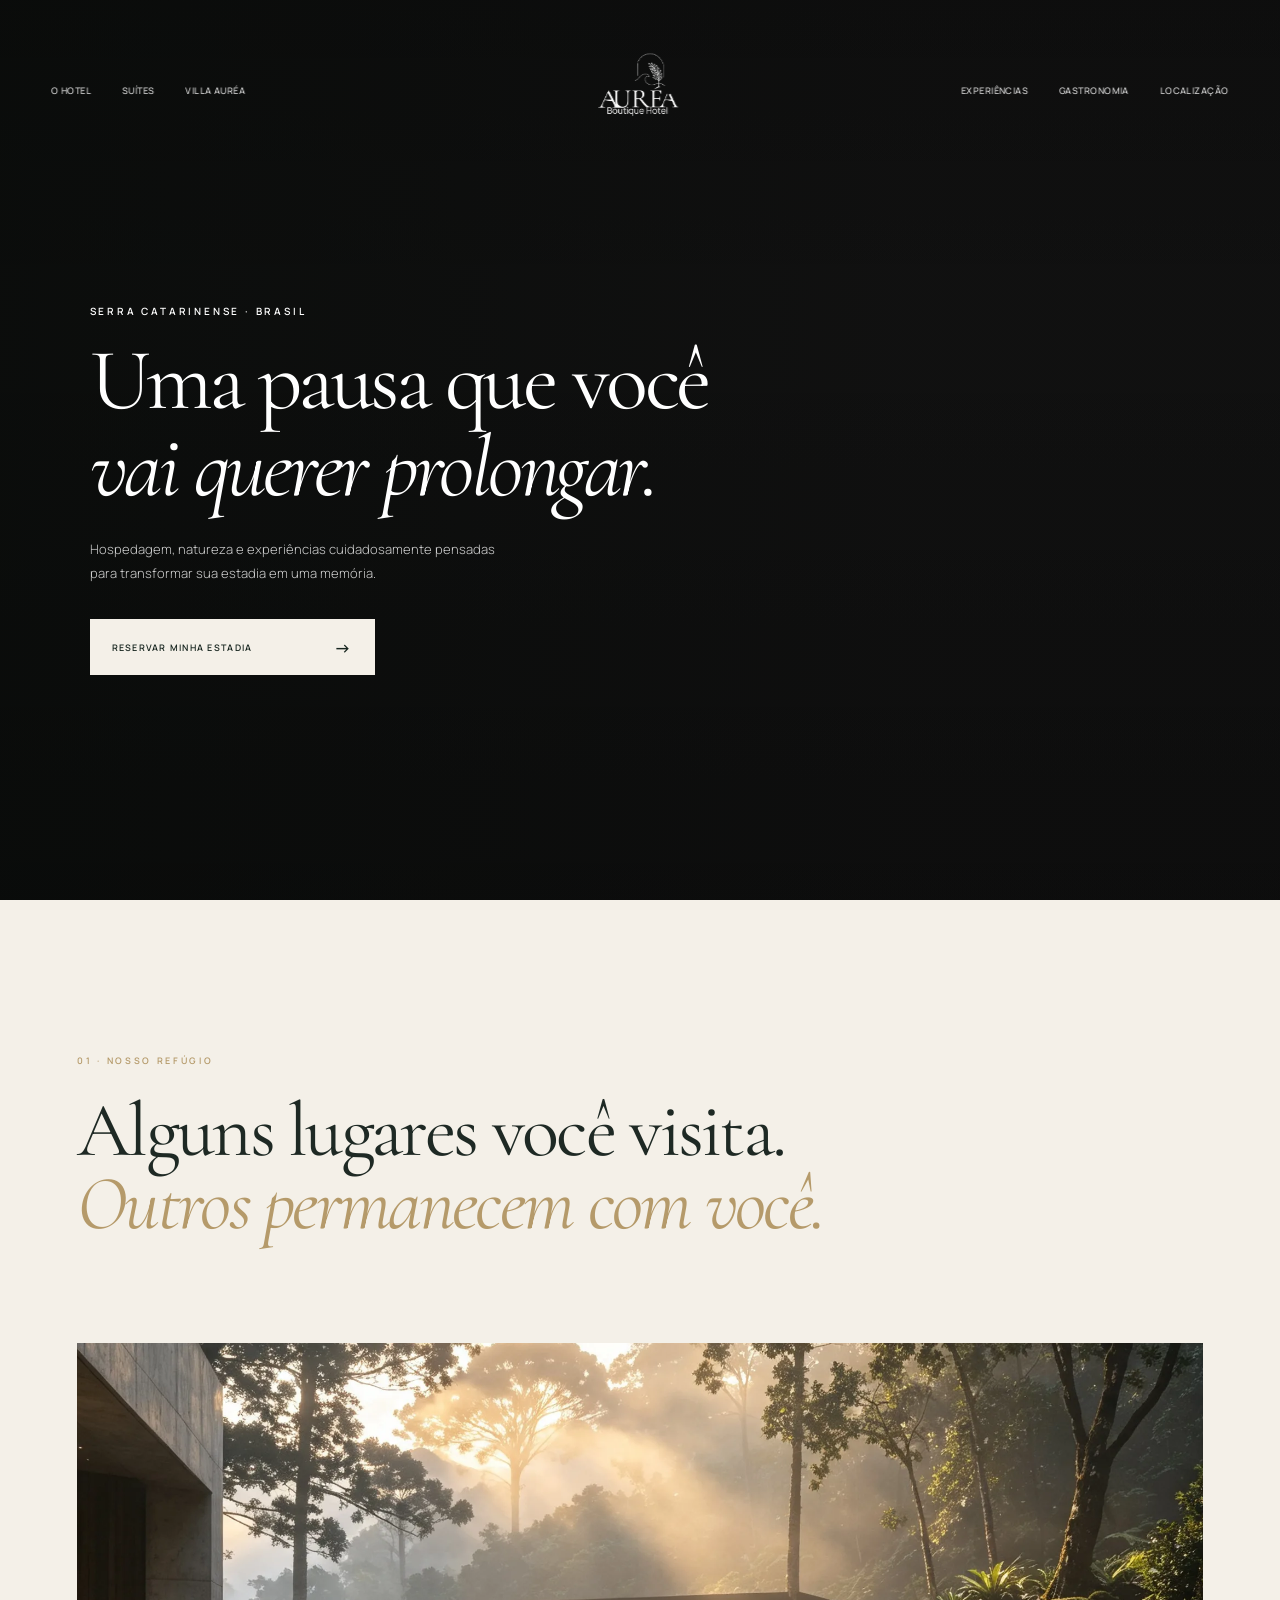
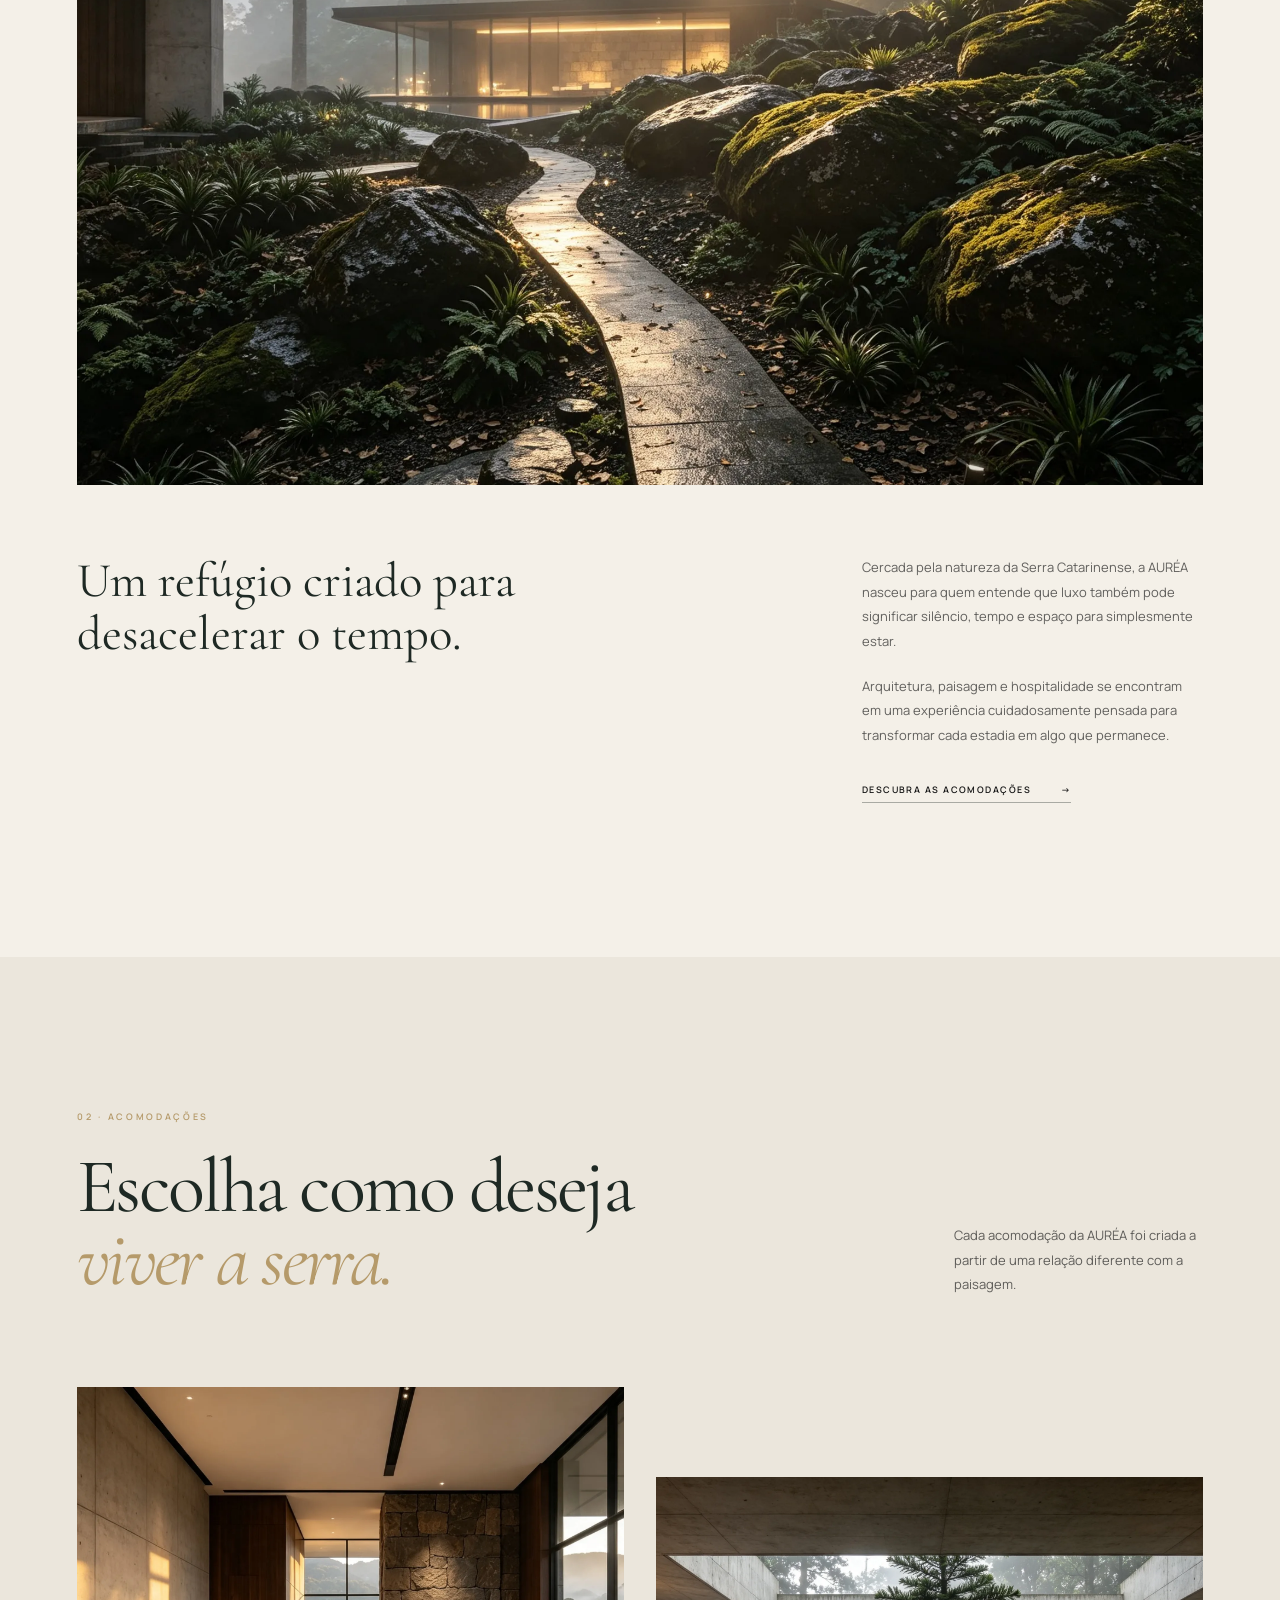
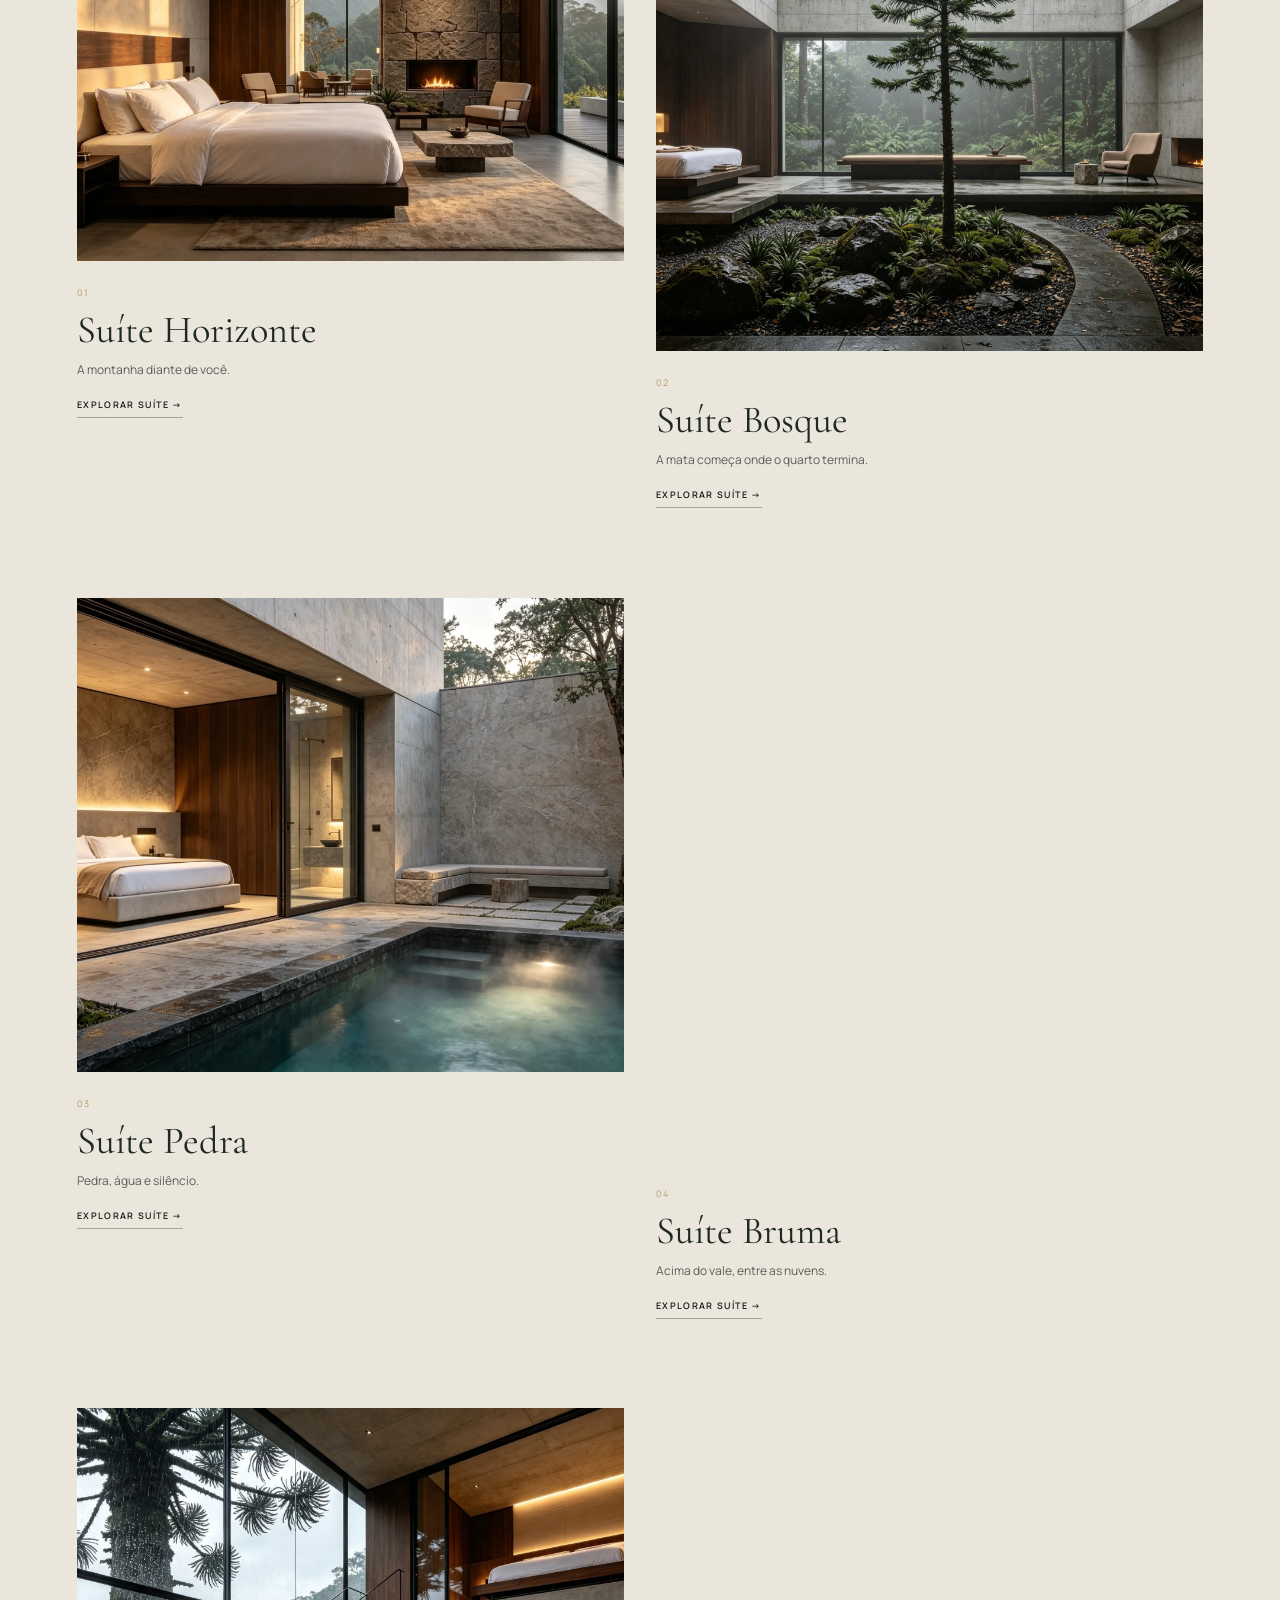
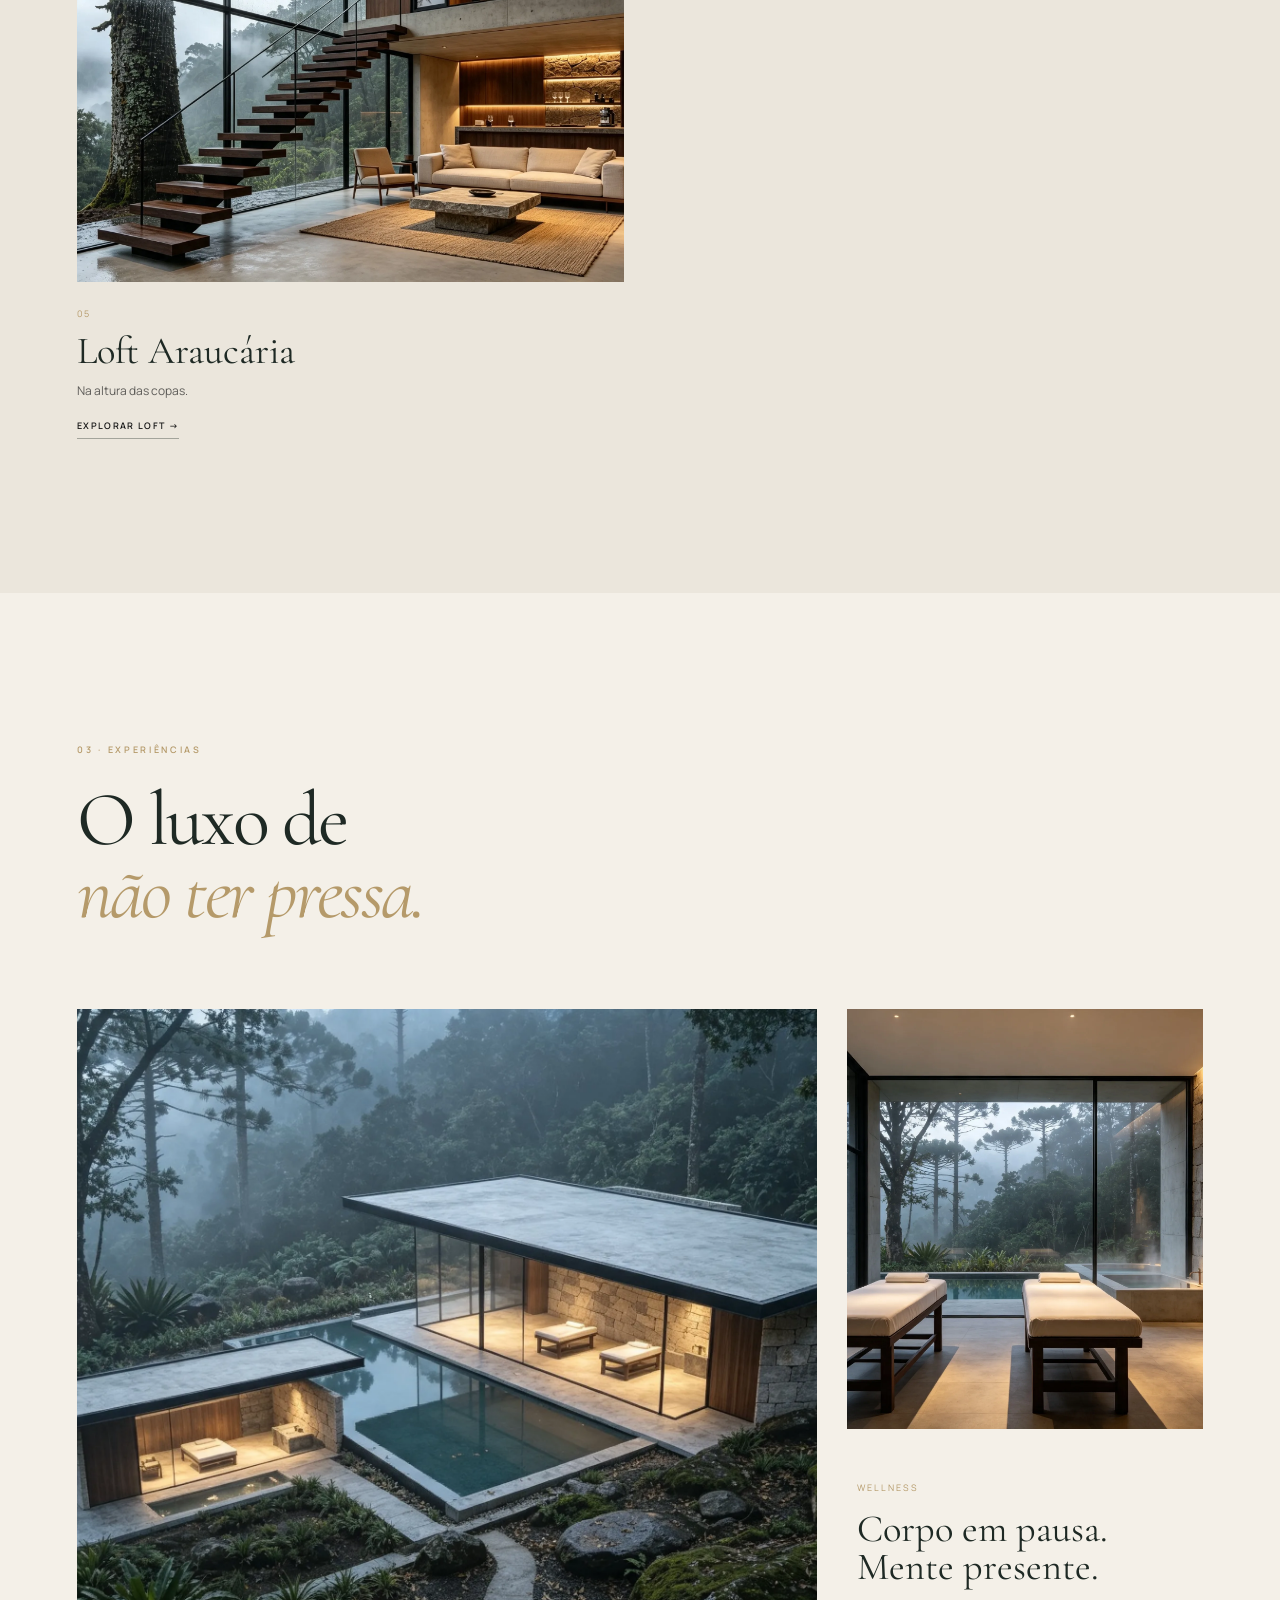
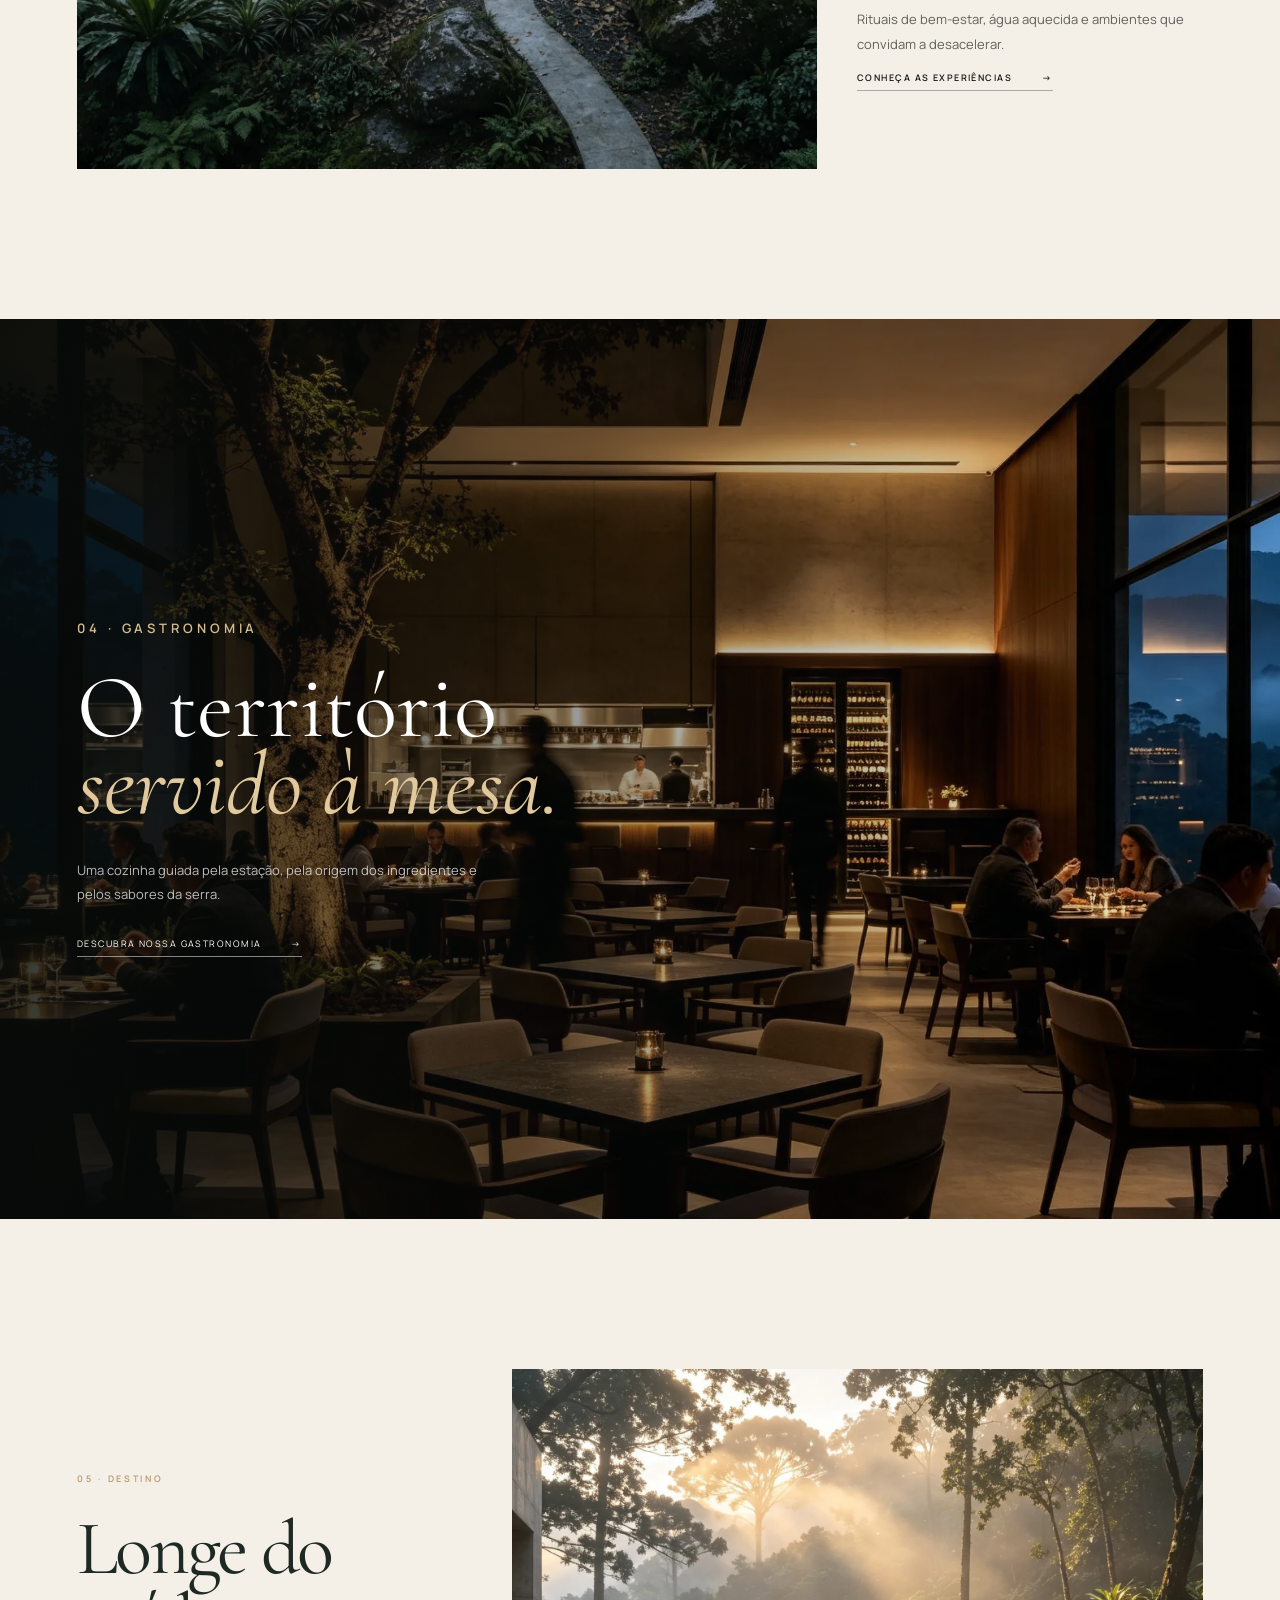
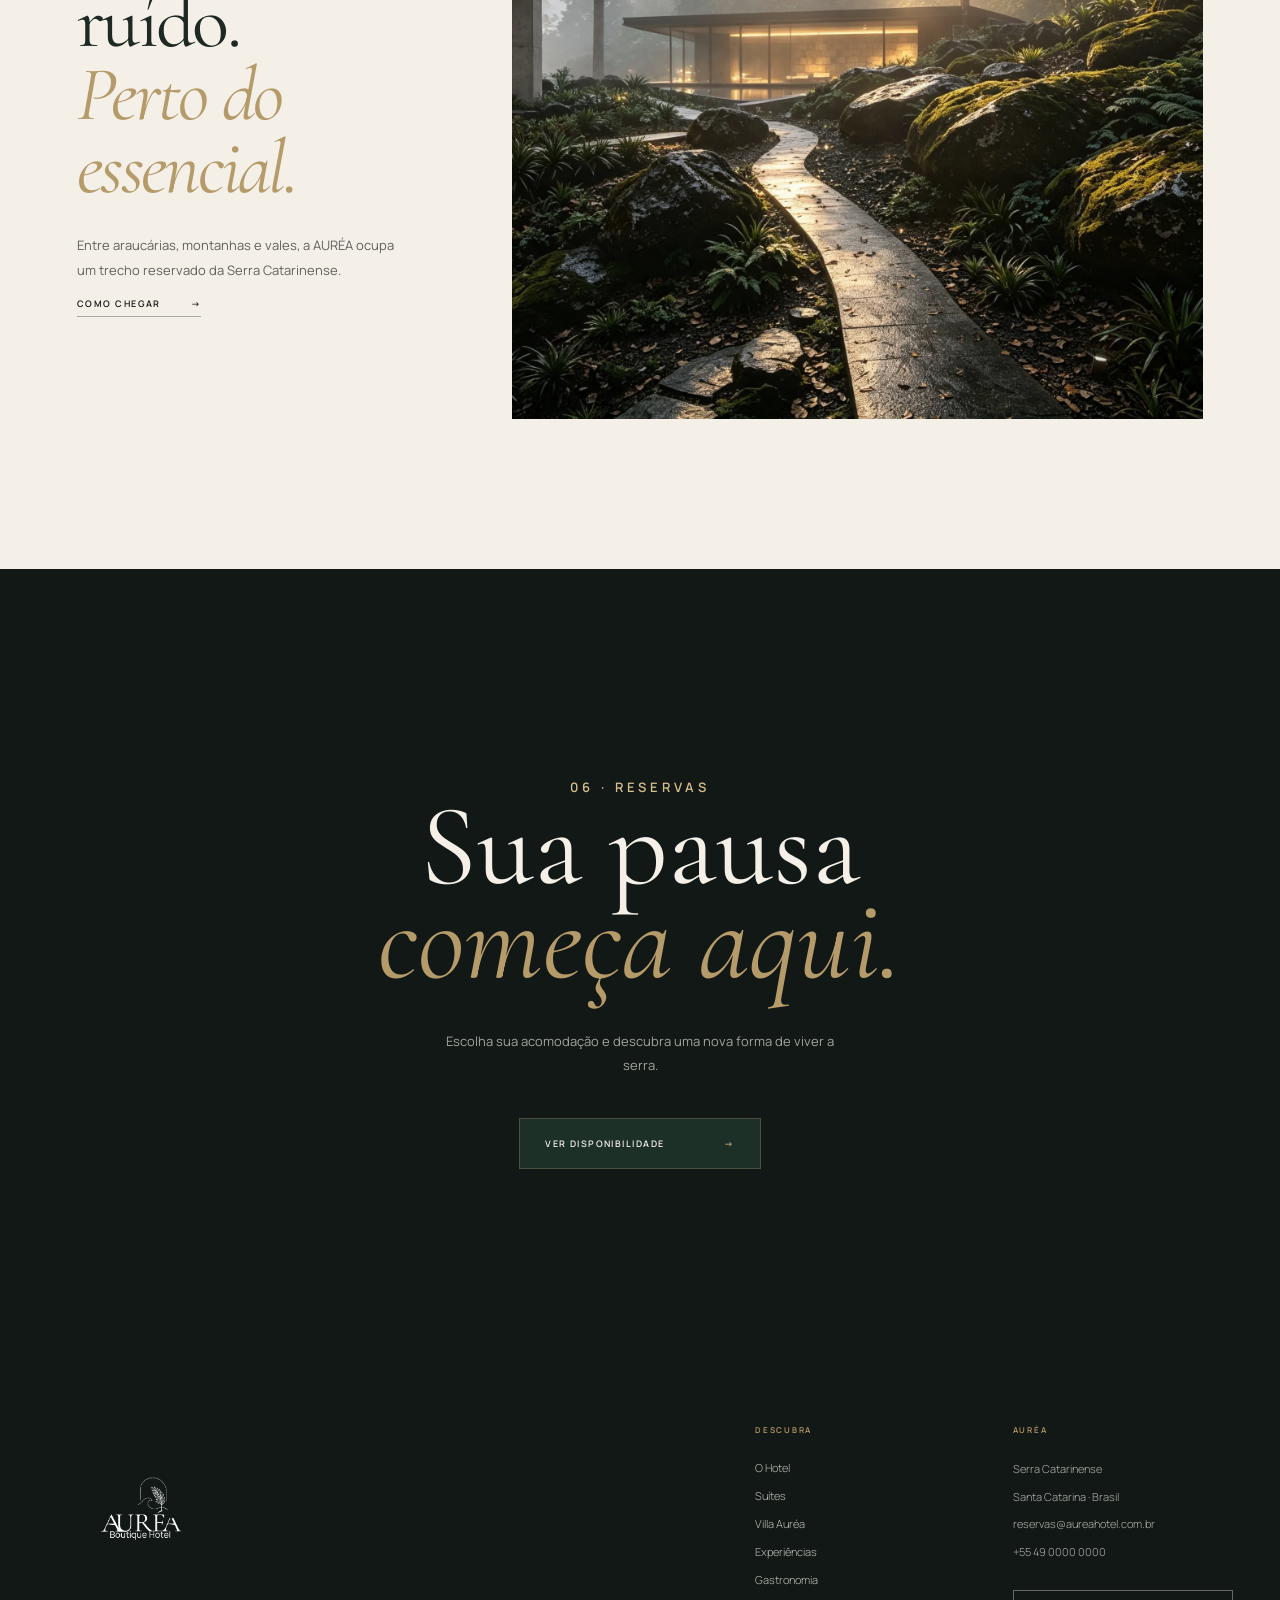
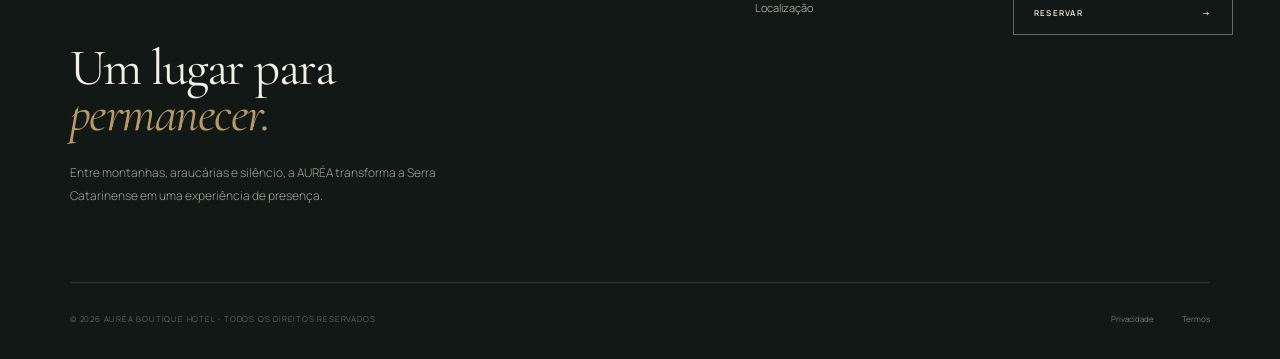
==== commit d253ae88: "lazy photos" ====
--- a/index.html
+++ b/index.html
@@ -478,6 +478,8 @@
           <img
             src="assets/caminho-ate-o-hotel.webp"
             alt="Caminho até o AURÉA Boutique Hotel"
+            loading="lazy"
+            decoding="async"
           >
 
         </div>
@@ -611,6 +613,8 @@
               <img
                 src="assets/suite-horizonte.webp"
                 alt="Suíte Horizonte"
+                loading="lazy"
+                decoding="async"
               >
 
             </div>
@@ -667,6 +671,8 @@
               <img
                 src="assets/suite-bosque.webp"
                 alt="Suíte Bosque"
+                loading="lazy"
+                decoding="async"
               >
 
             </div>
@@ -723,6 +729,8 @@
               <img
                 src="assets/suite-pedra.webp"
                 alt="Suíte Pedra"
+                loading="lazy"
+                decoding="async"
               >
 
             </div>
@@ -779,6 +787,8 @@
               <img
                 src="assets/suite-bruma.webp"
                 alt="Suíte Bruma"
+                loading="lazy"
+                decoding="async"
               >
 
             </div>
@@ -835,6 +845,8 @@
               <img
                 src="assets/loft-araucaria.webp"
                 alt="Loft Araucária"
+                loading="lazy"
+                decoding="async"
               >
 
             </div>
@@ -936,6 +948,8 @@
             <img
               src="assets/spa-em-angulo-maior.webp"
               alt="Spa do AURÉA Boutique Hotel"
+              loading="lazy"
+              decoding="async"
             >
 
           </div>
@@ -953,6 +967,8 @@
               <img
                 src="assets/spa-do-hotel.webp"
                 alt="Área de spa"
+                loading="lazy"
+                decoding="async"
               >
 
             </div>
@@ -1029,6 +1045,8 @@
         <img
           src="assets/restaurante-hotel.webp"
           alt="Restaurante do AURÉA Boutique Hotel"
+          loading="lazy"
+          decoding="async"
         >
 
       </div>
@@ -1154,6 +1172,8 @@
             <img
               src="assets/caminho-ate-o-hotel.webp"
               alt="Paisagem próxima ao AURÉA"
+              loading="lazy"
+              decoding="async"
             >
 
           </div>
--- a/animations.css
+++ b/animations.css
@@ -315,7 +315,7 @@
 
 .hero-reveal {
   opacity: 1;
-  transform: translateY(0);
+  transform: none;
 }
 
 
--- a/animations.css
+++ b/animations.css
@@ -315,7 +315,7 @@
 
 .hero-reveal {
   opacity: 1;
-  transform: translateY(0);
+  transform: none;
 }
 
 
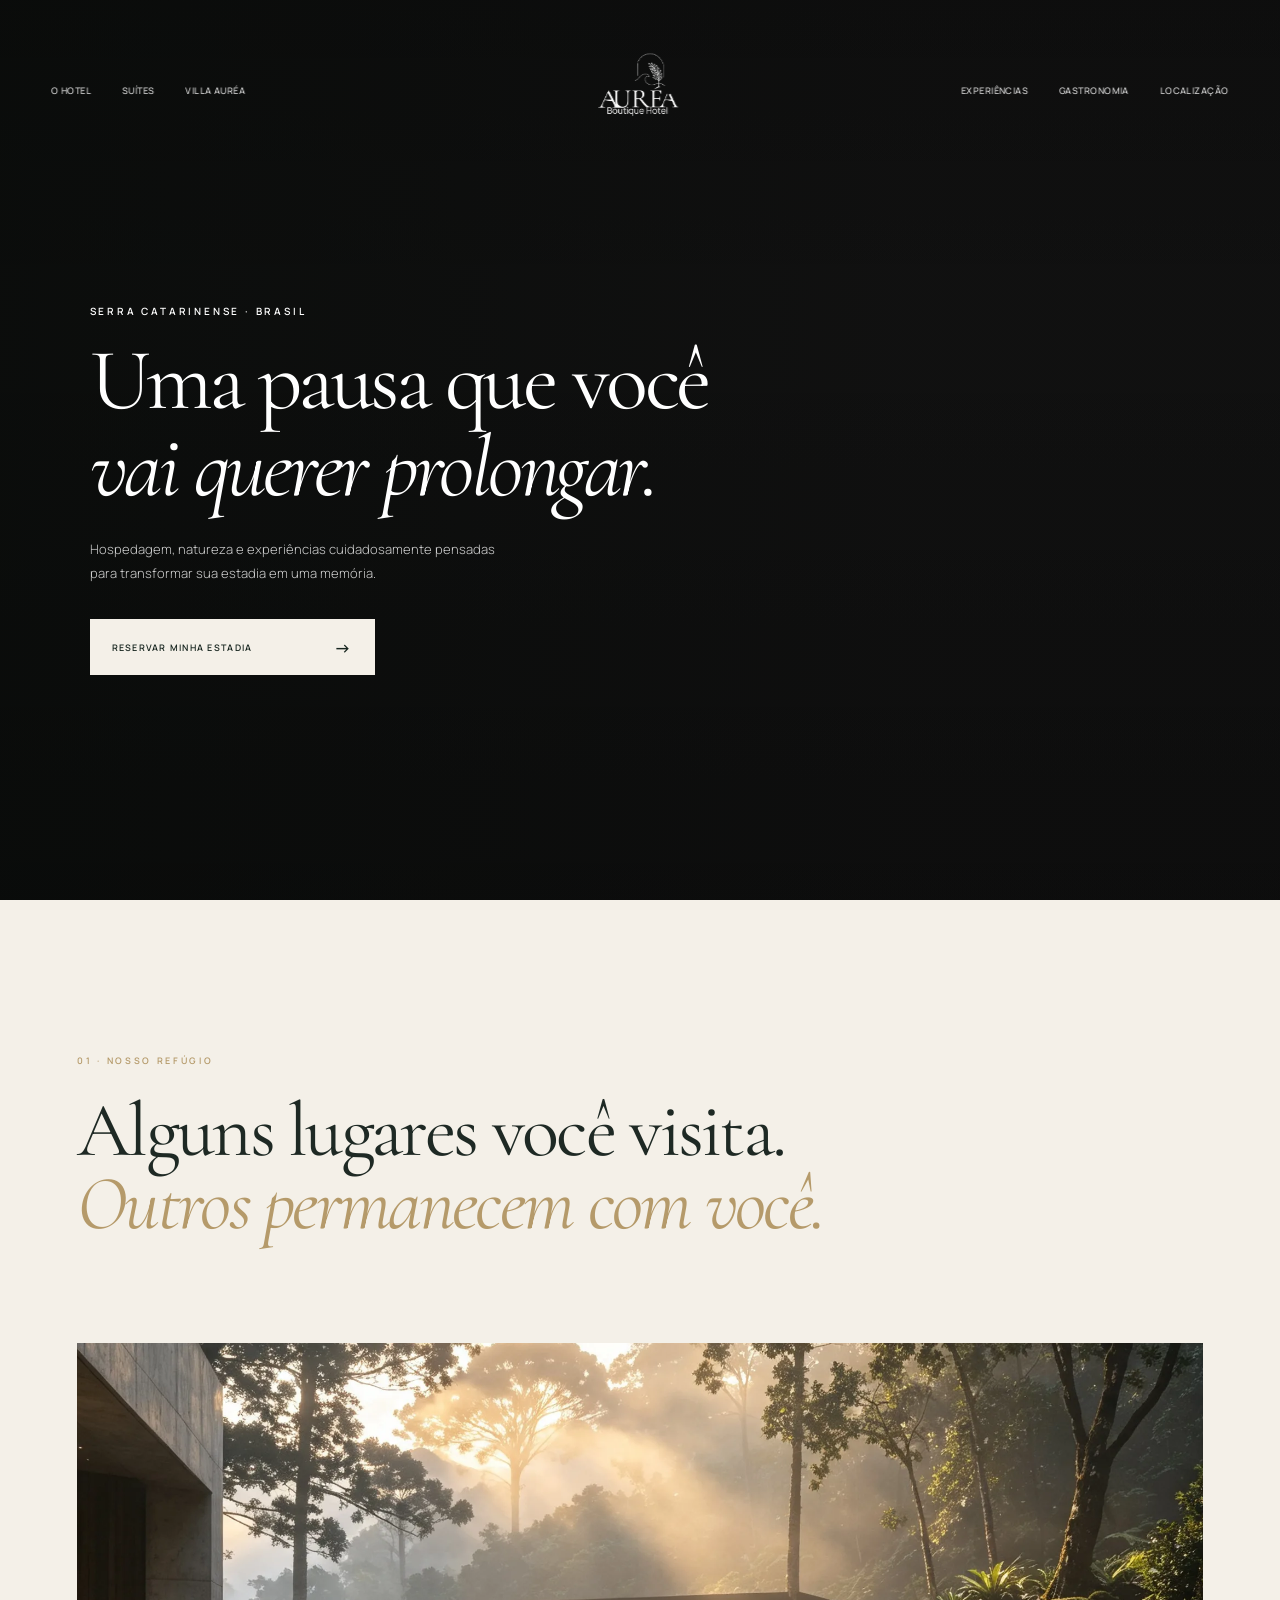
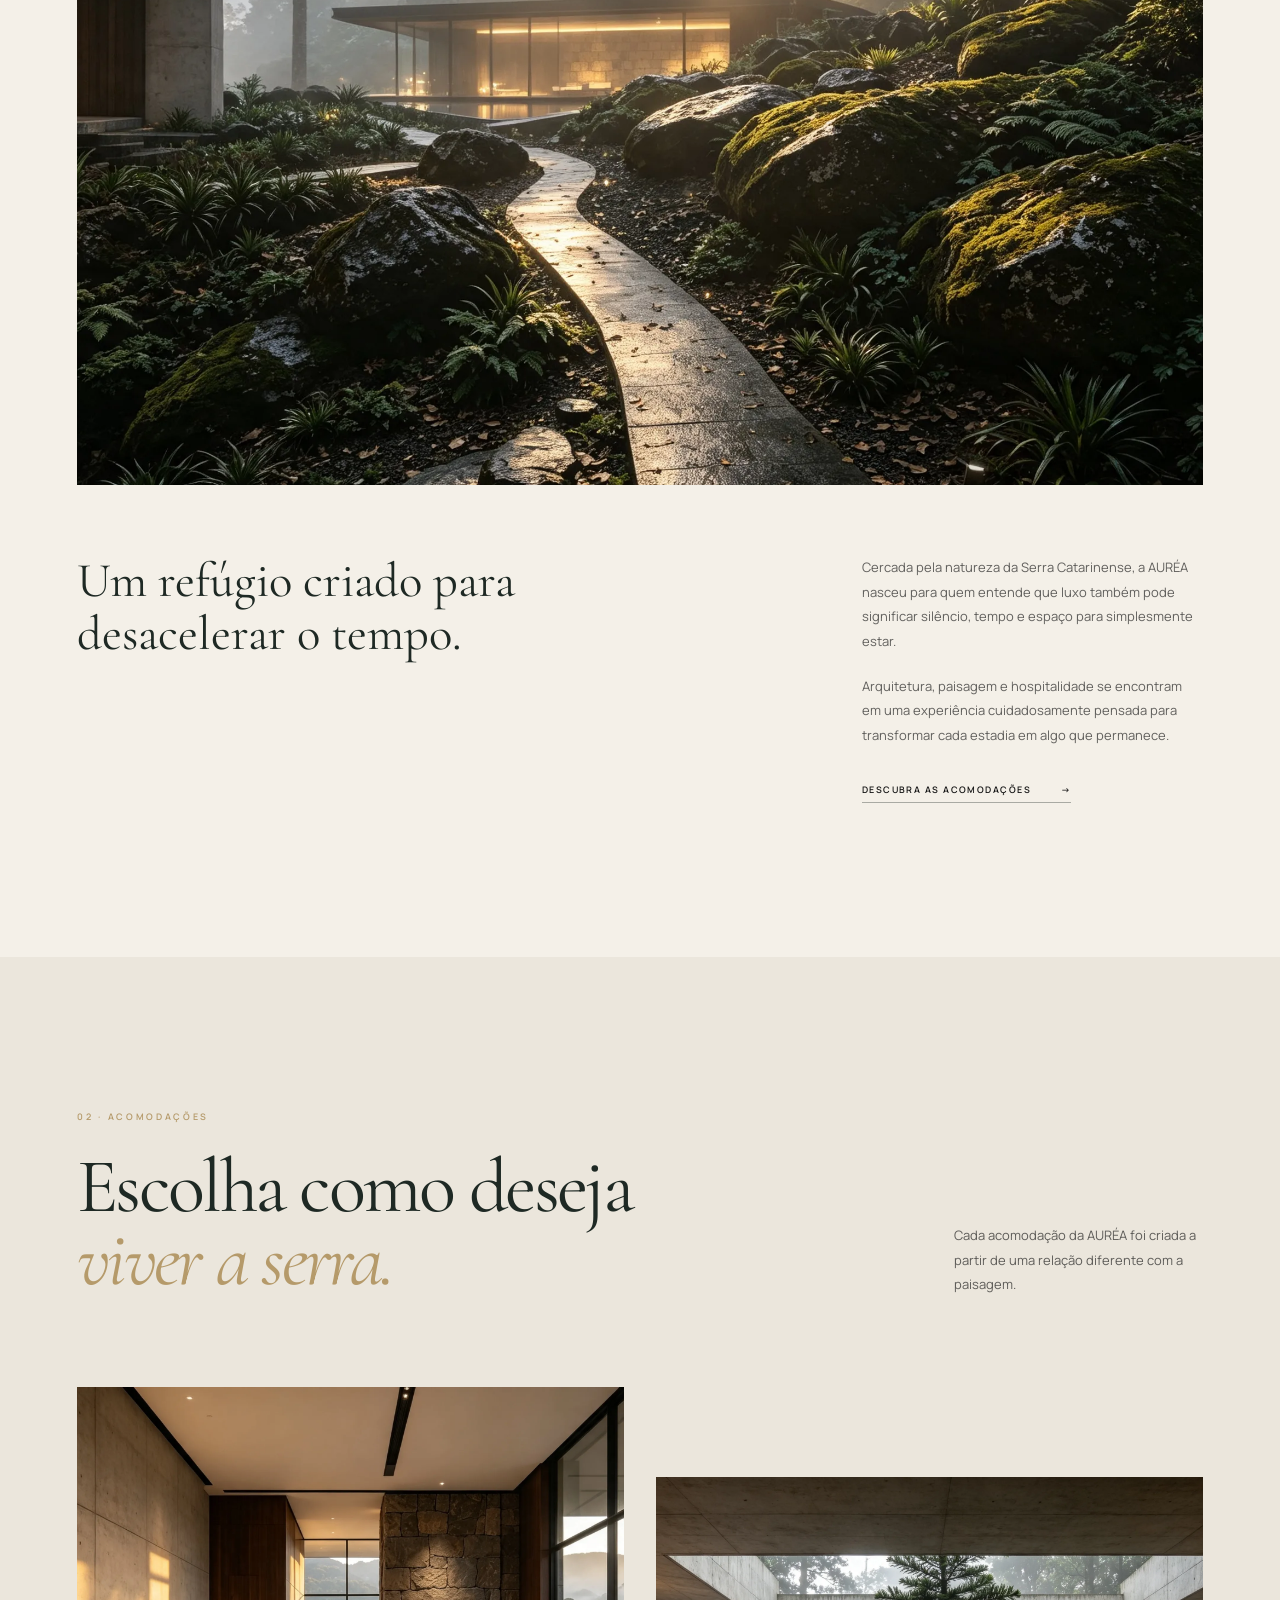
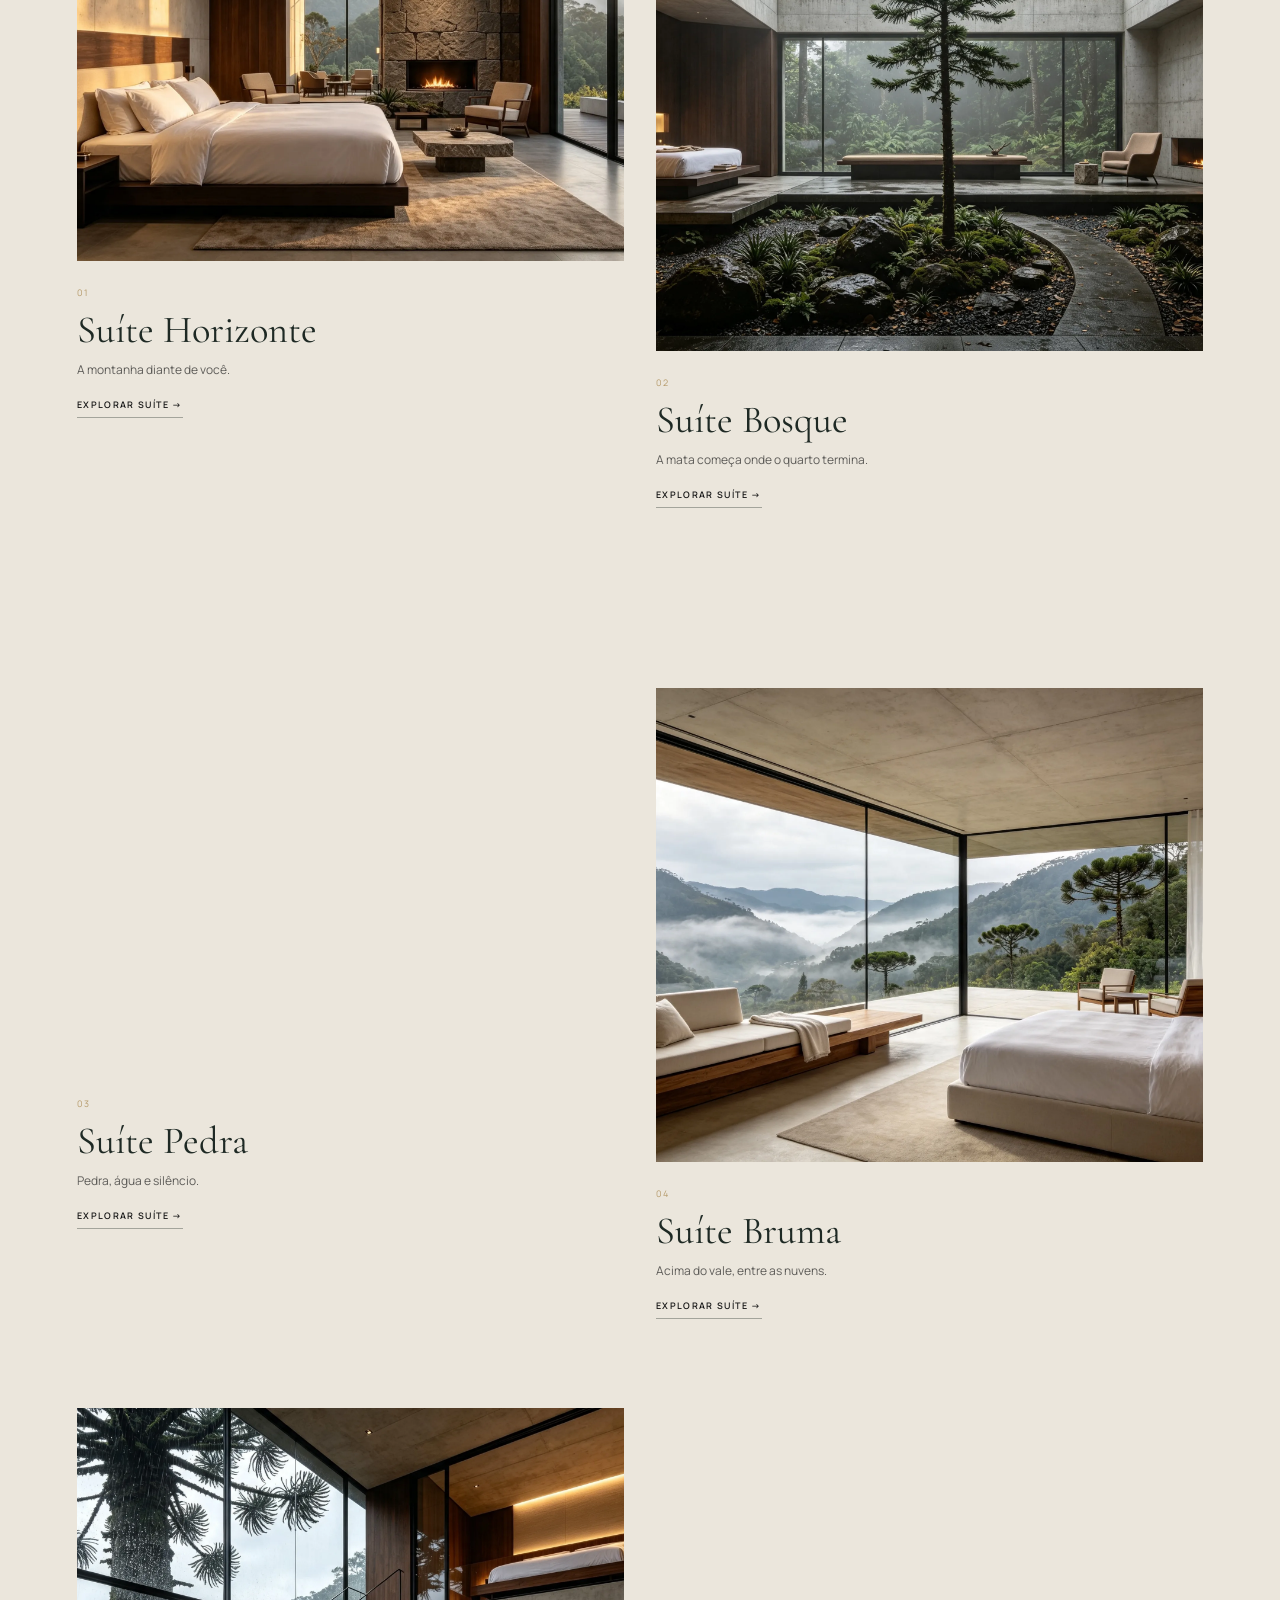
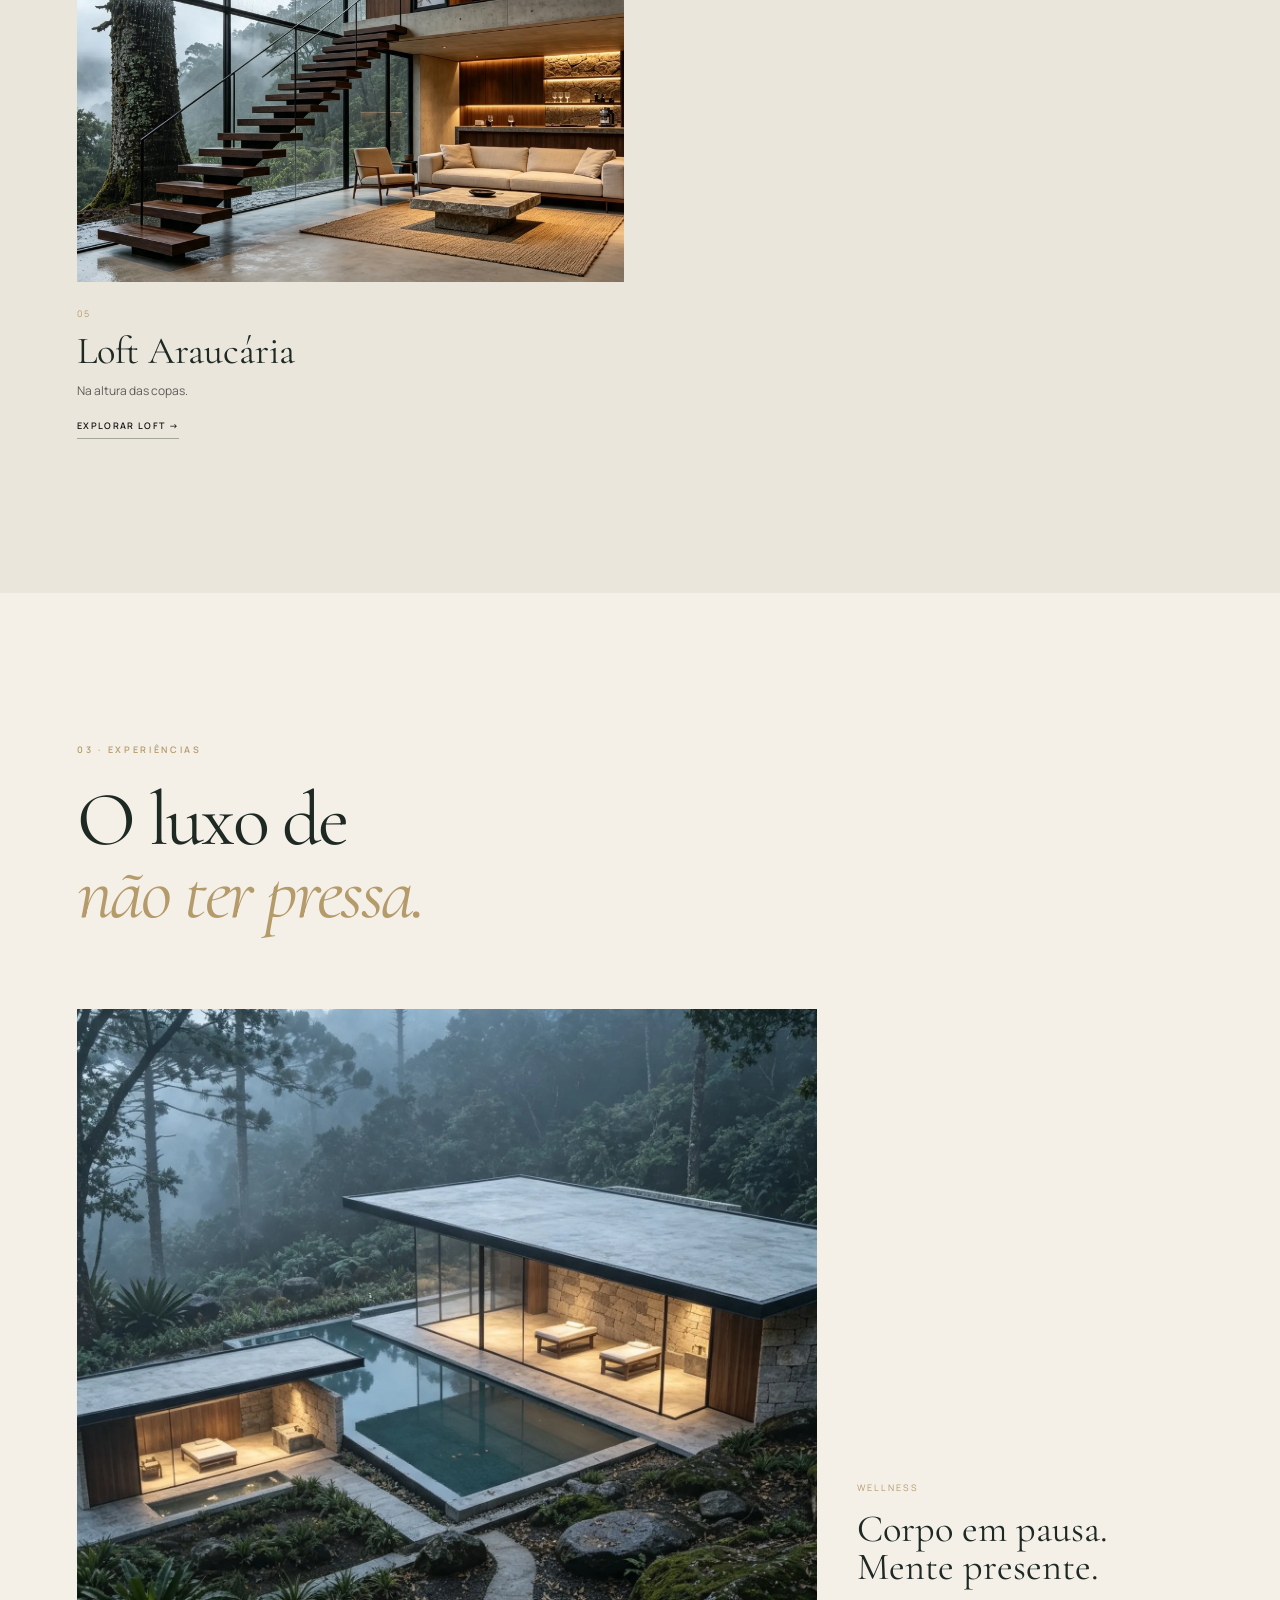
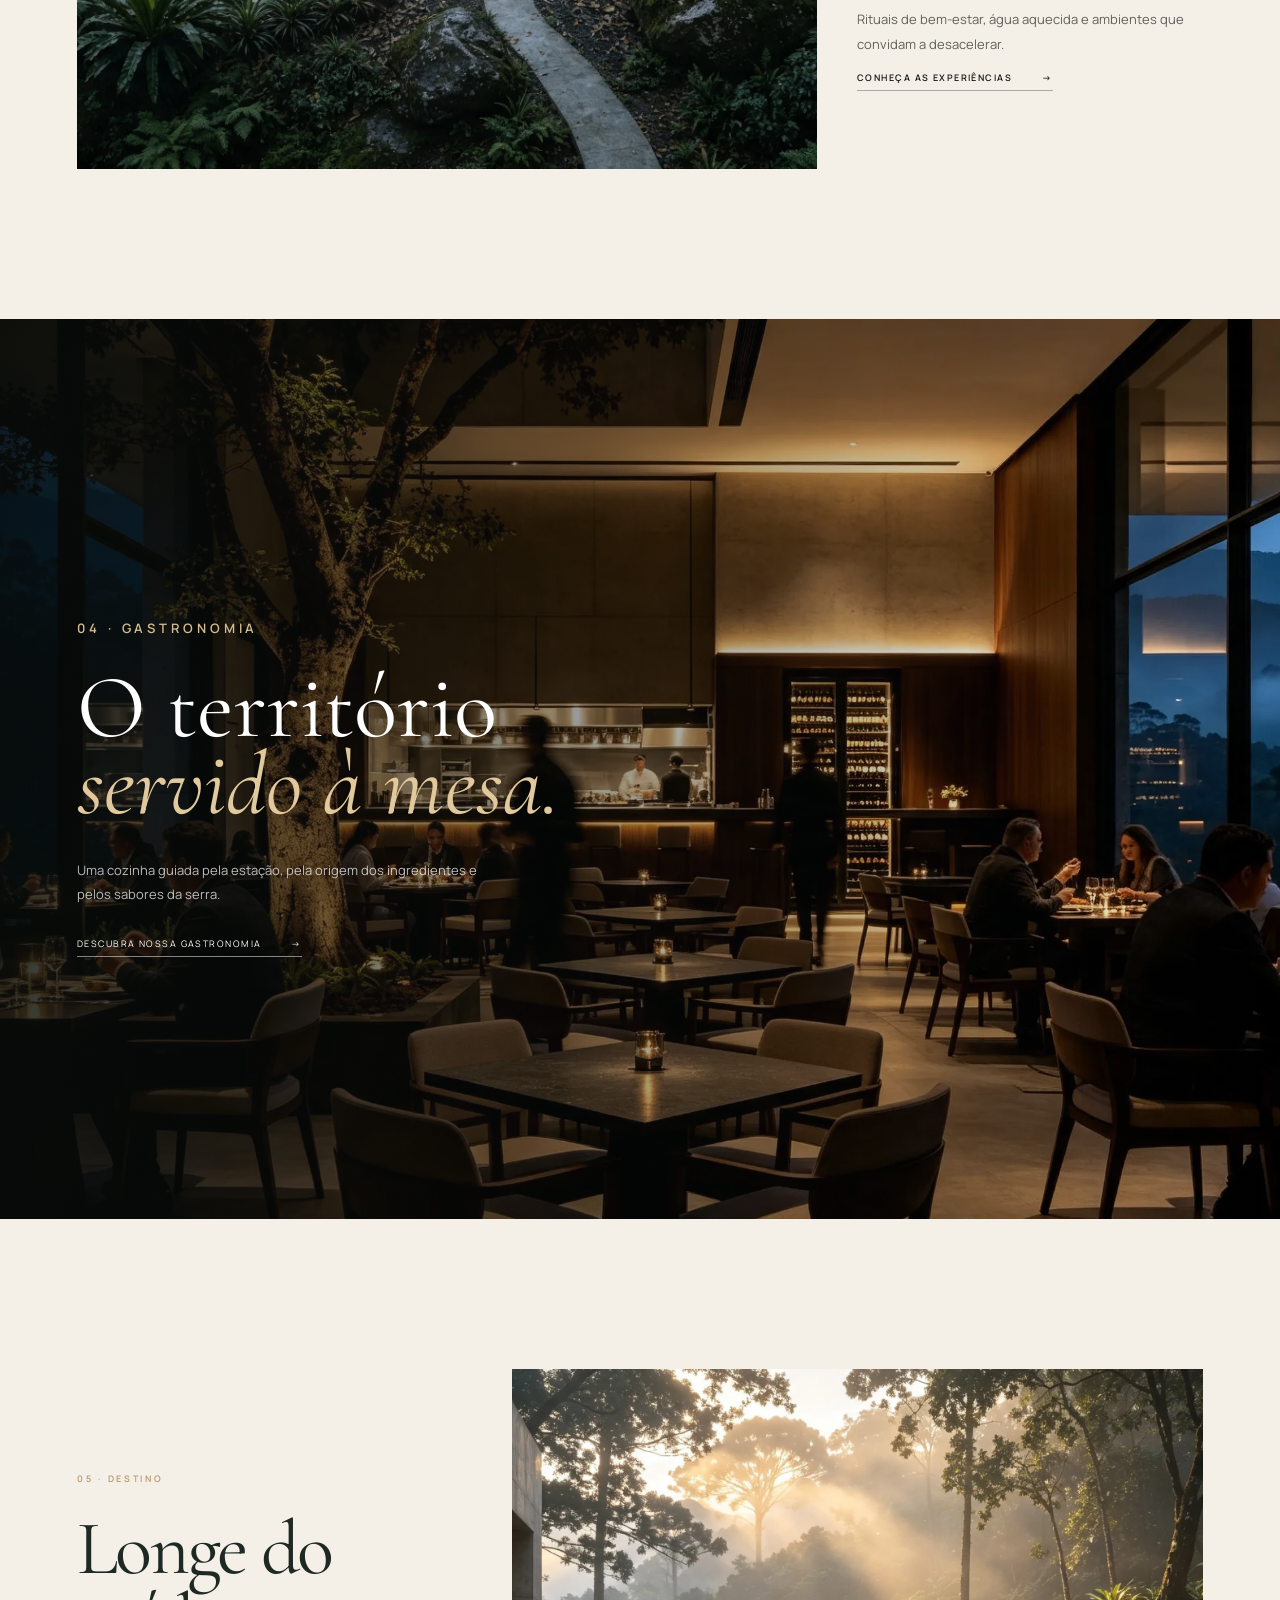
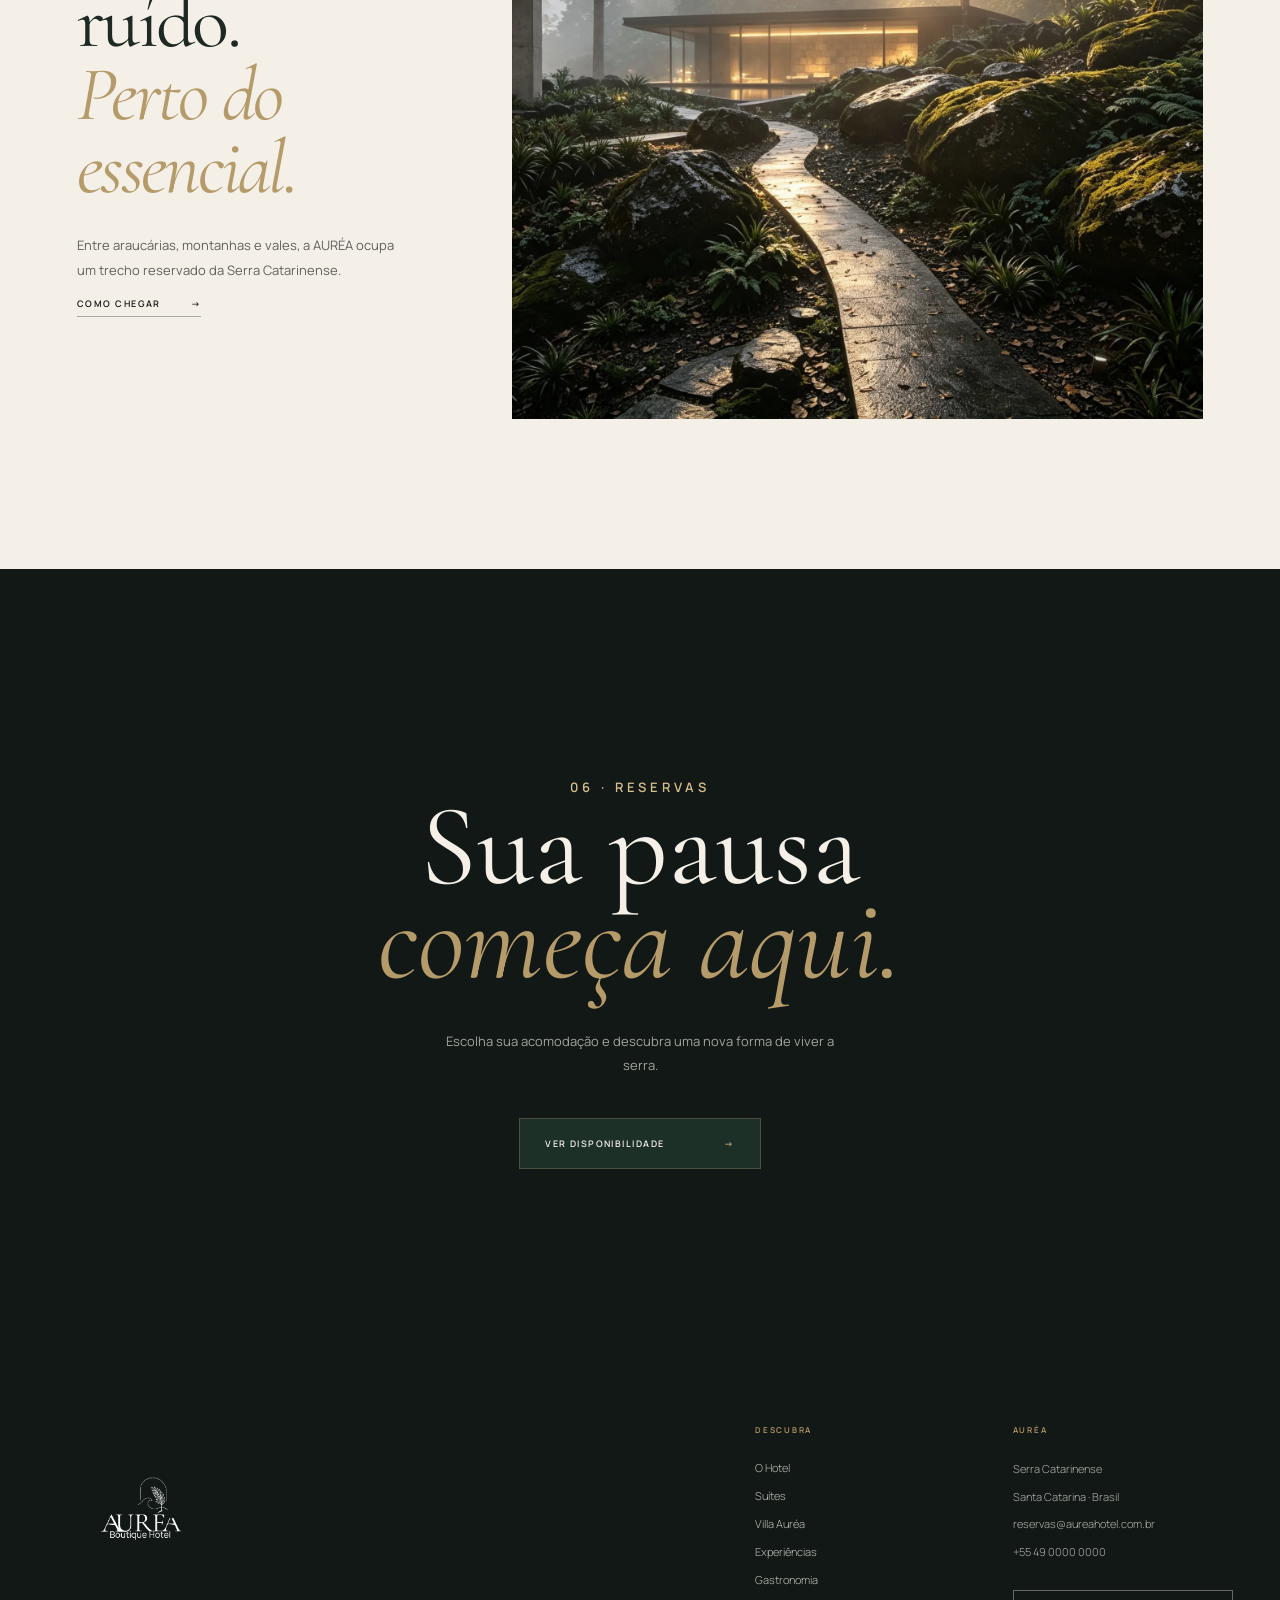
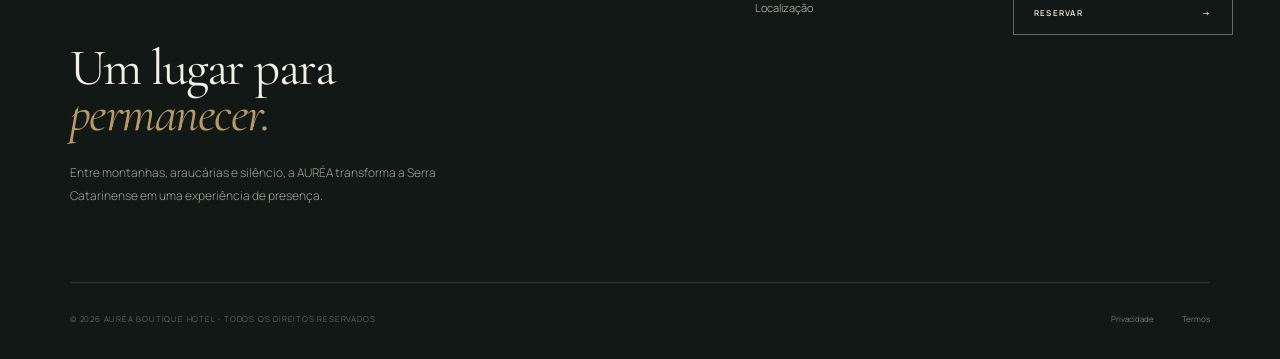
==== commit 3fe3a341: "fonte" ====
--- a/index.html
+++ b/index.html
@@ -121,14 +121,14 @@
   <link
   rel="preload"
   as="style"
-  href="https://fonts.googleapis.com/css2?family=Cormorant+Garamond:ital,wght@0,400;0,500;0,600;1,400&family=Manrope:wght@300;400;500;600&display=swap"
+  href="https://fonts.googleapis.com/css2?family=Cormorant+Garamond:ital,wght@0,400;1,400&family=Manrope:wght@300;400;500;600&display=swap"
   onload="this.onload=null;this.rel='stylesheet'"
 >
 
 <noscript>
   <link
     rel="stylesheet"
-    href="https://fonts.googleapis.com/css2?family=Cormorant+Garamond:ital,wght@0,400;0,500;0,600;1,400&family=Manrope:wght@300;400;500;600&display=swap"
+    href="https://fonts.googleapis.com/css2?family=Cormorant+Garamond:ital,wght@0,400;1,400&family=Manrope:wght@300;400;500;600&display=swap"
   >
 </noscript>
 
--- a/style.css
+++ b/style.css
@@ -1733,4 +1733,5 @@
 .booking-button:hover {
   background: #243a31 !important;
   border-color: rgba(199, 180, 138, 0.5);
-}+}
+
